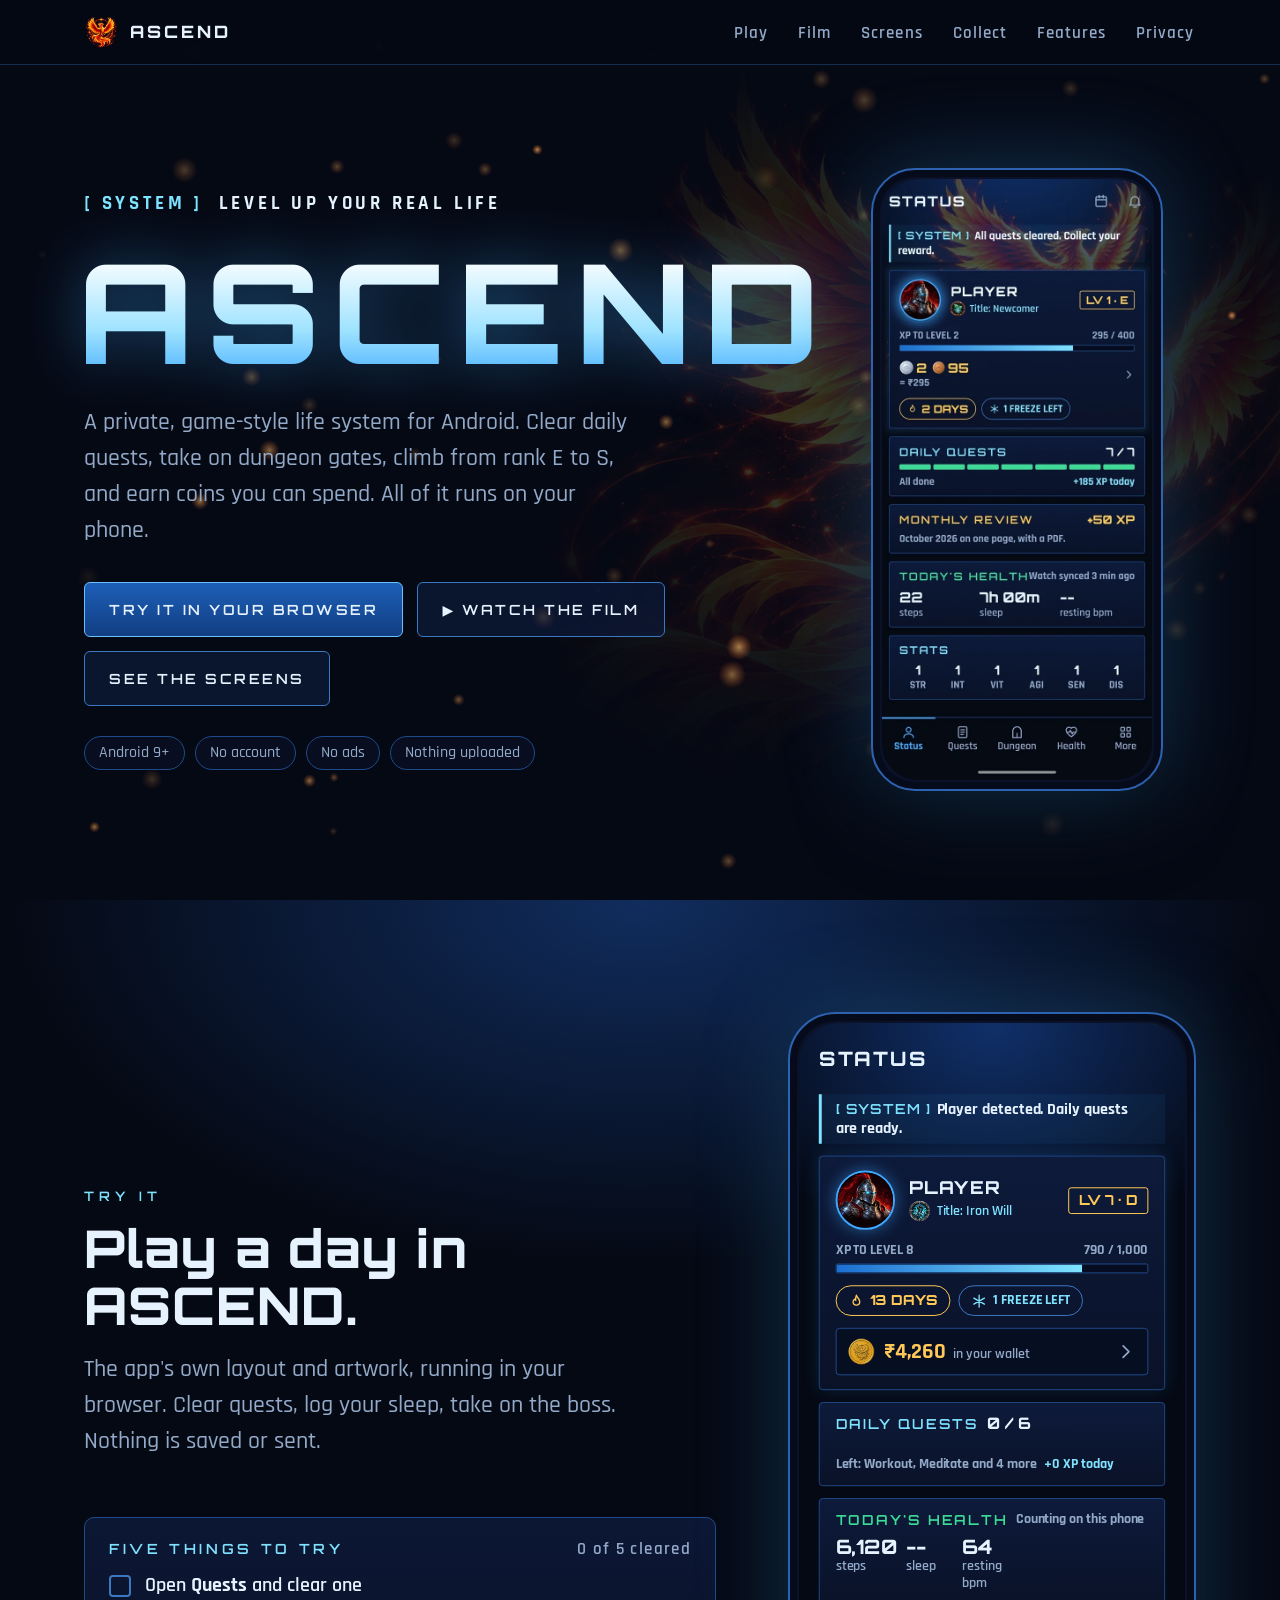
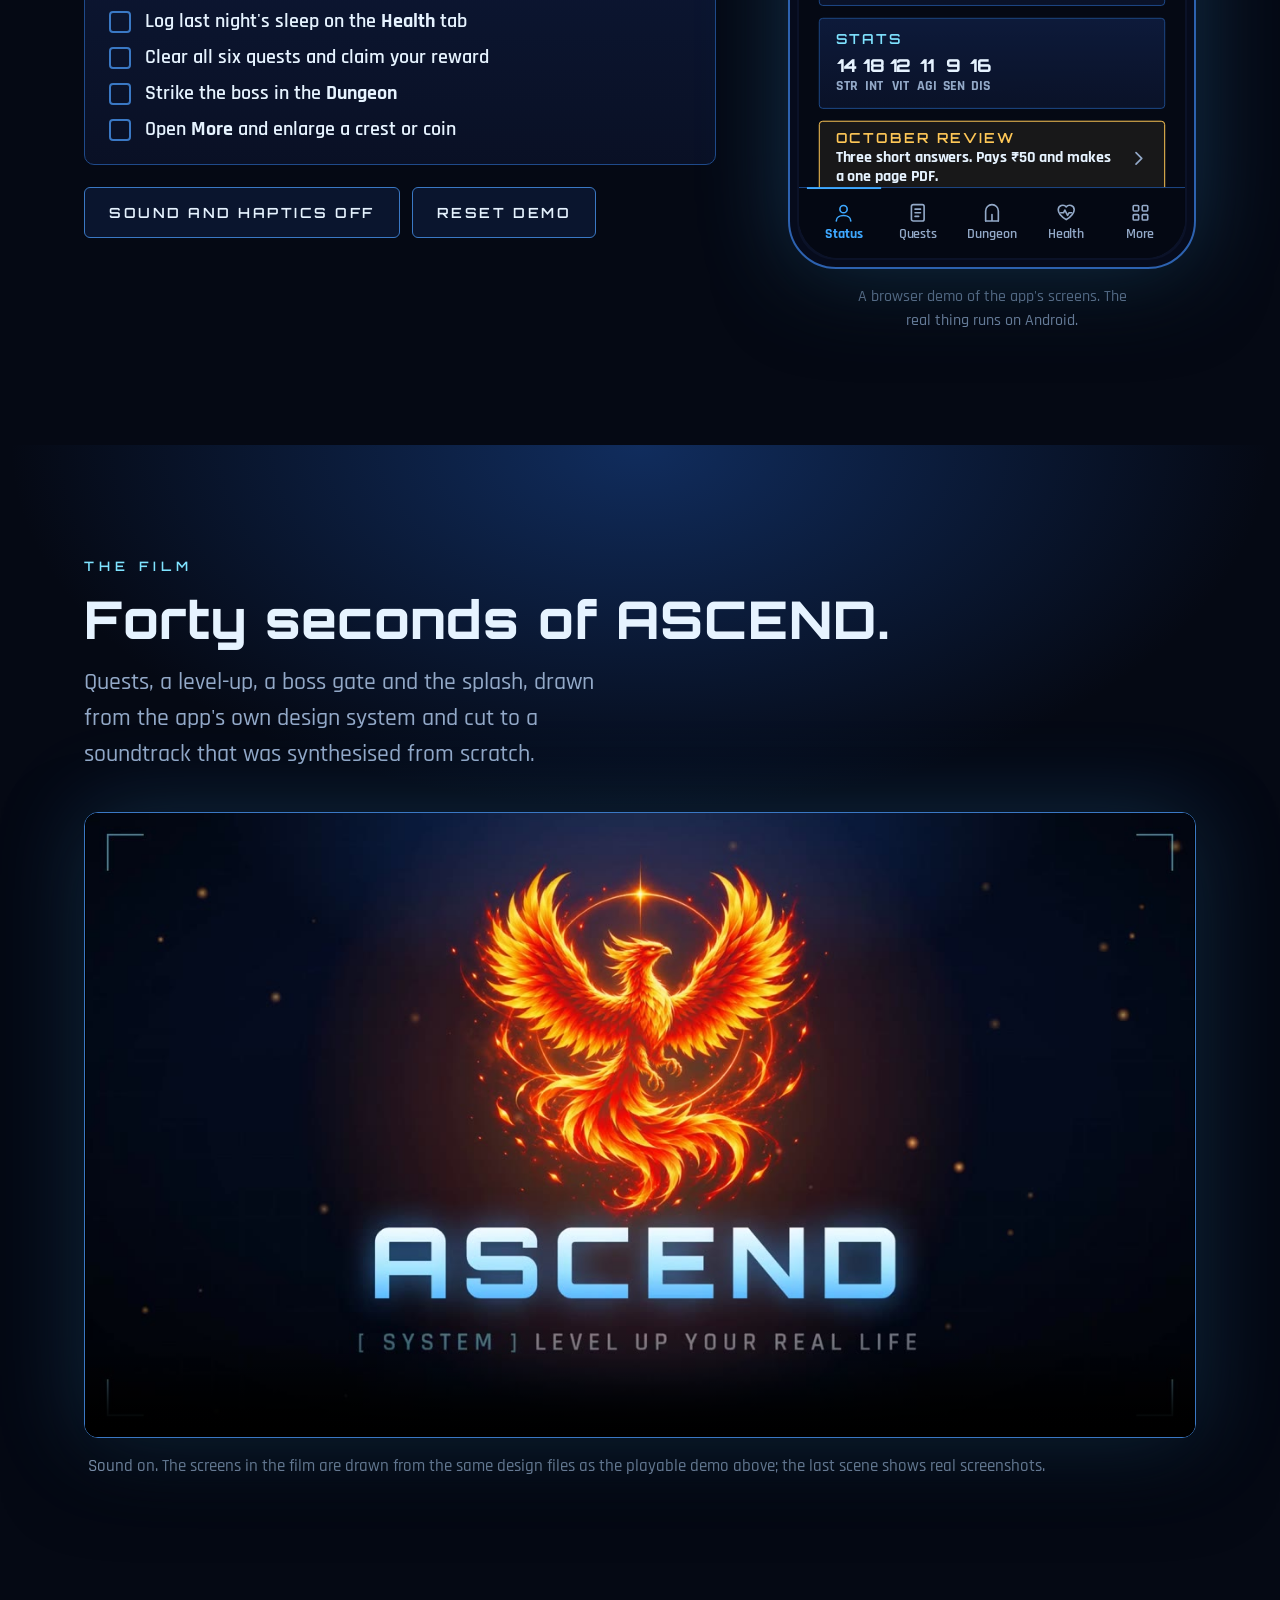
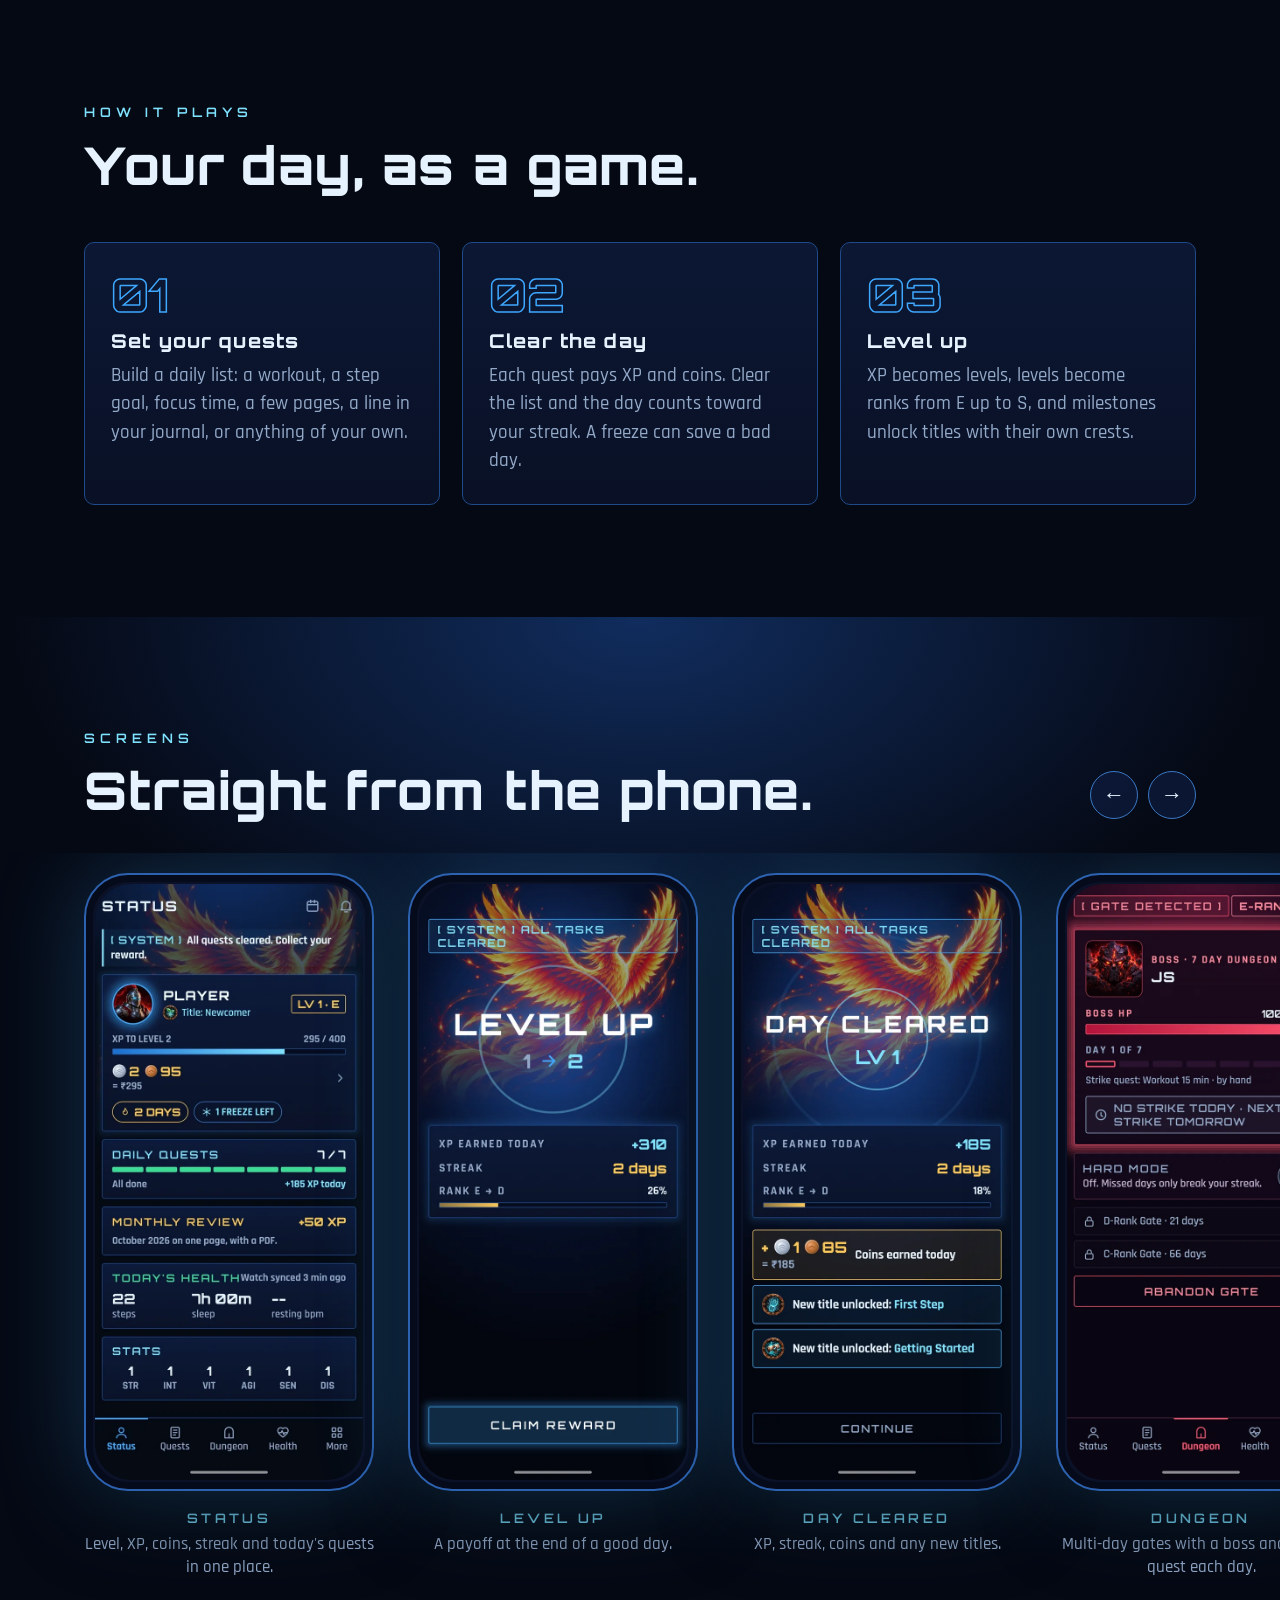
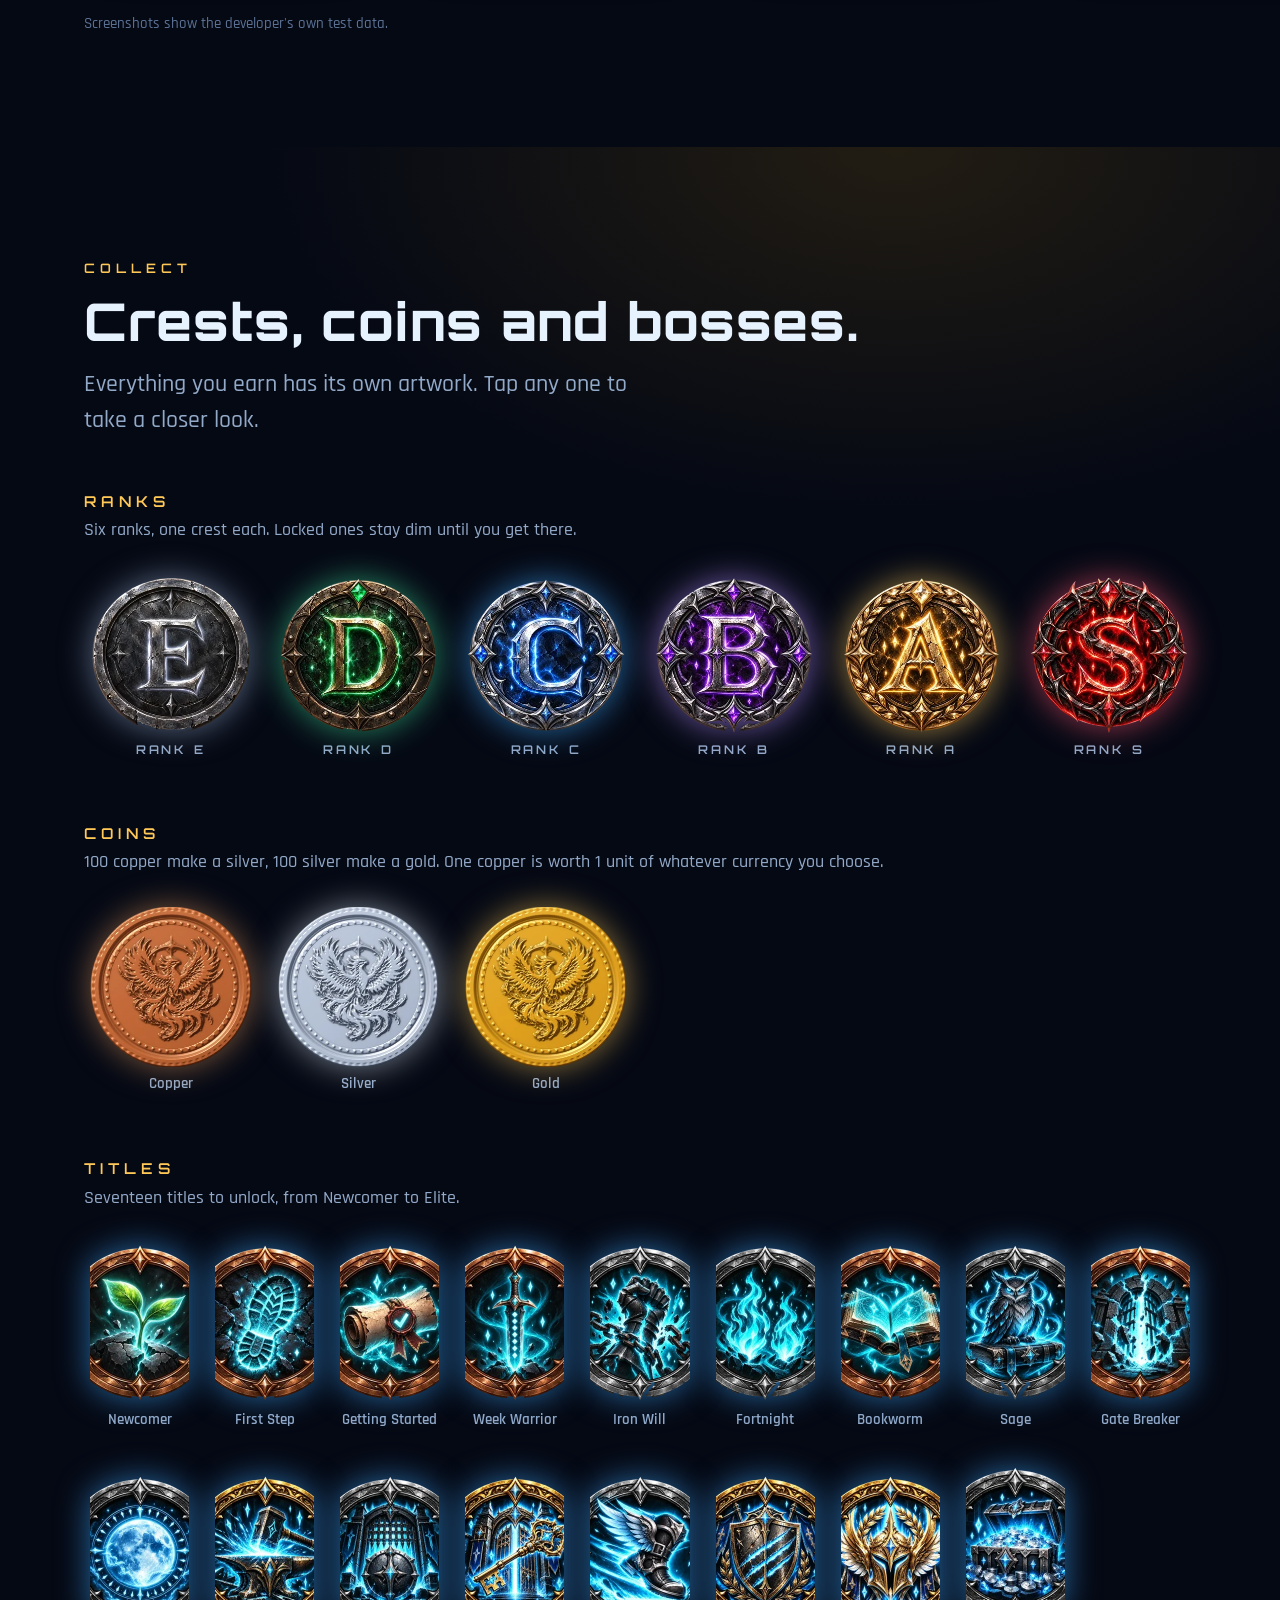
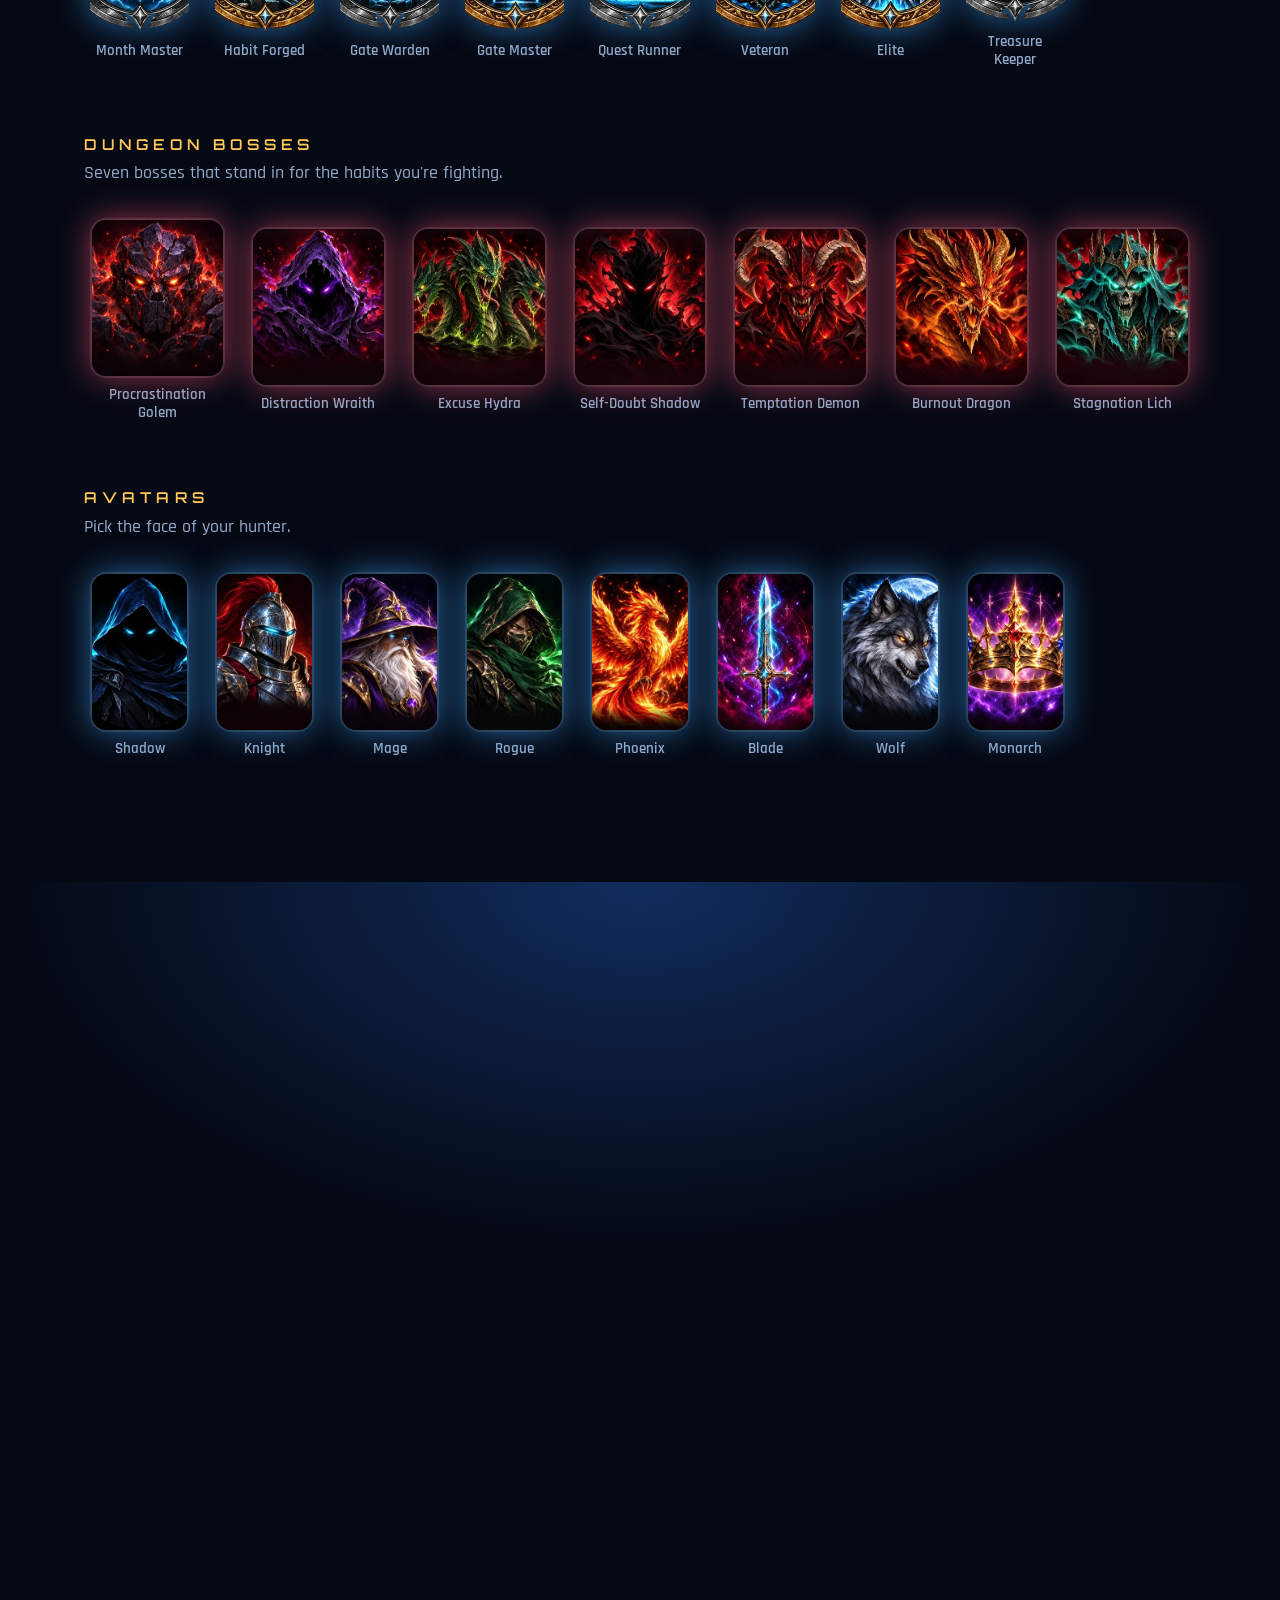
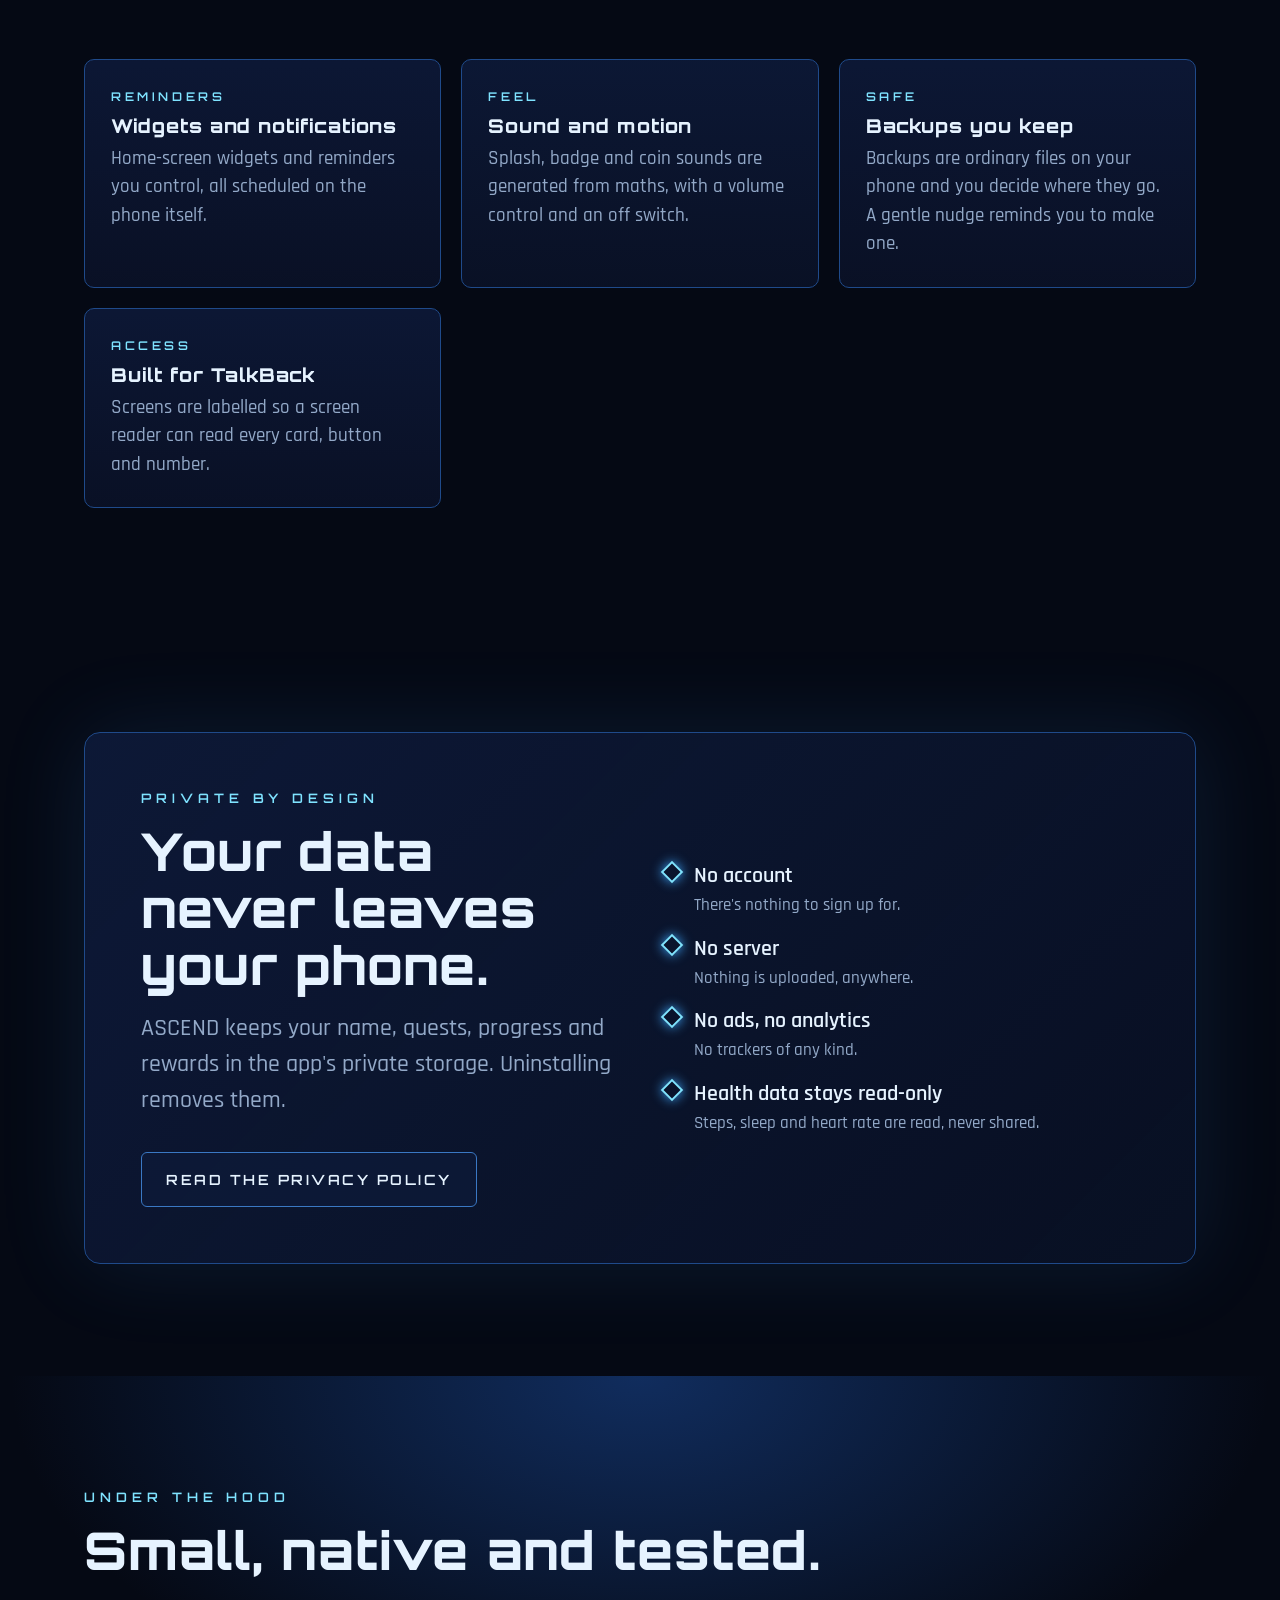
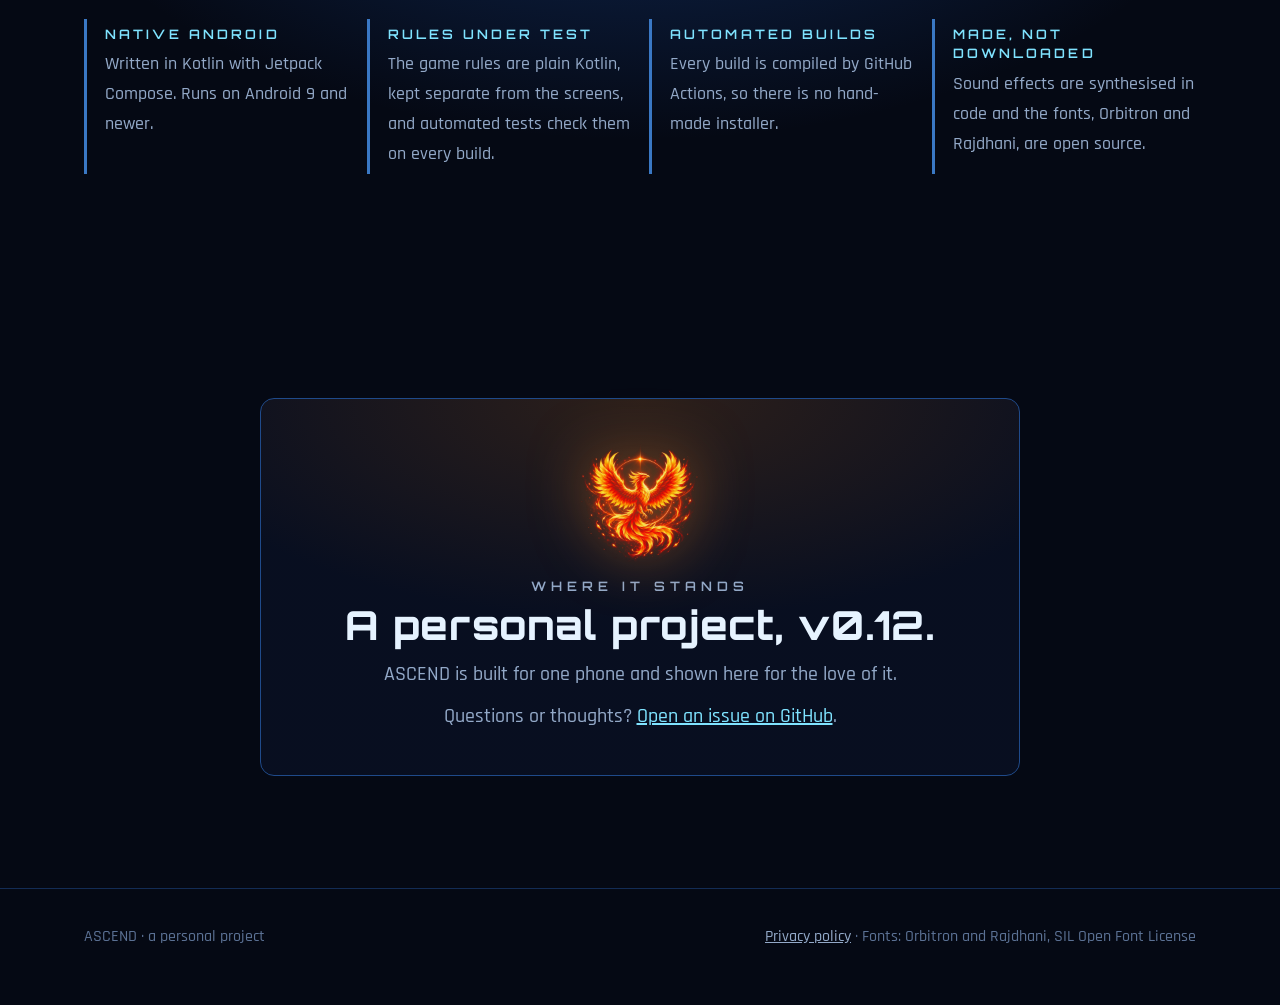
==== index.html @ 704b218d "Showcase: the game rules now have automated tests, so say so The app's CI runs 64 game-rule tests on" ====
<!doctype html>
<html lang="en">
<head>
<meta charset="utf-8">
<meta name="viewport" content="width=device-width,initial-scale=1">
<title>ASCEND — level up your real life</title>
<meta name="description" content="ASCEND is a private, game-style life system for Android: daily quests, dungeon gates, ranks E to S, coins and a monthly review. Everything stays on your phone.">
<meta name="theme-color" content="#050914">
<link rel="canonical" href="https://techknowledgedev.github.io/Ascend-showcase/">
<link rel="icon" href="assets/favicon.png" type="image/png">
<meta property="og:type" content="website">
<meta property="og:title" content="ASCEND — level up your real life">
<meta property="og:description" content="A private, game-style life system for Android. Daily quests, dungeon gates, ranks E to S, coins and a monthly review. Nothing leaves your phone.">
<meta property="og:url" content="https://techknowledgedev.github.io/Ascend-showcase/">
<meta property="og:image" content="https://techknowledgedev.github.io/Ascend-showcase/assets/og.jpg">
<meta property="og:image:width" content="1200"><meta property="og:image:height" content="630">
<meta name="twitter:card" content="summary_large_image">
<meta name="twitter:title" content="ASCEND — level up your real life">
<meta name="twitter:description" content="A private, game-style life system for Android. Nothing leaves your phone.">
<meta name="twitter:image" content="https://techknowledgedev.github.io/Ascend-showcase/assets/og.jpg">
<link rel="stylesheet" href="assets/ui/ascend-ui.css">
<link rel="preload" href="assets/fonts/orbitron-800.woff2" as="font" type="font/woff2" crossorigin>
<link rel="preload" href="assets/fonts/rajdhani-600.woff2" as="font" type="font/woff2" crossorigin>
<style>
@font-face{font-family:Orbitron;font-weight:800;font-display:swap;src:url(assets/fonts/orbitron-800.woff2) format("woff2")}
@font-face{font-family:Orbitron;font-weight:600;font-display:swap;src:url(assets/fonts/orbitron-600.woff2) format("woff2")}
@font-face{font-family:Rajdhani;font-weight:500;font-display:swap;src:url(assets/fonts/rajdhani-500.woff2) format("woff2")}
@font-face{font-family:Rajdhani;font-weight:600;font-display:swap;src:url(assets/fonts/rajdhani-600.woff2) format("woff2")}
@font-face{font-family:Rajdhani;font-weight:700;font-display:swap;src:url(assets/fonts/rajdhani-700.woff2) format("woff2")}
:root{
  --void:#050914;--panel:#0A1228;--panel2:#0D1A3A;--line:#1F4A8A;--line2:#3A78C4;
  --text:#E6F3FF;--muted:#93A9C8;--gold:#FFC857;--red:#FF5470;--cyan:#7FE3FF;--blue:#3EA8FF;--green:#3DDC97;
  --display:Orbitron,"Segoe UI",system-ui,sans-serif;--body:Rajdhani,"Segoe UI",system-ui,sans-serif;
  --wrap:1160px;
}
*{box-sizing:border-box}
html{scroll-behavior:smooth;scroll-padding-top:76px;-webkit-text-size-adjust:100%}
body{margin:0;background:var(--void);color:var(--text);font-family:var(--body);font-weight:500;font-size:20px;line-height:1.5;overflow-x:hidden}
img{max-width:100%;display:block}
a{color:var(--cyan)}
:focus-visible{outline:3px solid var(--gold);outline-offset:3px;border-radius:6px}
.wrap{max-width:var(--wrap);margin:0 auto;padding:0 24px}
.sr{position:absolute;width:1px;height:1px;overflow:hidden;clip:rect(0 0 0 0);white-space:nowrap}
.kicker{font-family:var(--display);font-weight:600;font-size:13px;letter-spacing:.38em;text-transform:uppercase;color:var(--cyan);margin:0 0 14px}
.kicker.gold{color:var(--gold)}.kicker.red{color:#ff9db0}
h1,h2,h3{font-family:var(--display);font-weight:800;margin:0;line-height:1.1;letter-spacing:.02em}
h2{font-size:clamp(28px,4.4vw,52px)}
.lead{color:var(--muted);font-size:clamp(19px,2.1vw,24px);max-width:46ch;margin:16px 0 0}
section{position:relative;padding:112px 0}
.bg-bloom{background:radial-gradient(900px 520px at 50% 0,rgba(26,74,154,.55),rgba(7,16,42,0) 70%)}
.js .reveal{opacity:0;transform:translateY(26px);transition:opacity .7s cubic-bezier(.2,.7,.2,1),transform .7s cubic-bezier(.2,.7,.2,1)}
.js .reveal.in{opacity:1;transform:none}

/* nav */
.nav{position:fixed;inset:0 0 auto 0;z-index:30;backdrop-filter:blur(14px);-webkit-backdrop-filter:blur(14px);background:rgba(5,9,20,.72);border-bottom:1px solid rgba(31,74,138,.55)}
.nav .wrap{display:flex;align-items:center;justify-content:space-between;height:64px}
.brand{display:flex;align-items:center;gap:12px;font-family:var(--display);font-weight:800;letter-spacing:.18em;color:var(--text);text-decoration:none;font-size:17px}
.brand img{width:34px;height:34px}
.nav ul{display:flex;gap:26px;list-style:none;margin:0;padding:0}
.nav ul a{color:var(--muted);text-decoration:none;font-weight:600;letter-spacing:.06em;font-size:17px;padding:6px 2px;border-bottom:2px solid transparent}
.nav ul a:hover{color:var(--text);border-color:var(--line2)}

/* hero */
.hero{padding:150px 0 90px;min-height:100svh;display:flex;align-items:center;overflow:hidden}
.hero .art{position:absolute;right:-8%;top:2%;width:min(900px,95vw);opacity:.34;pointer-events:none;-webkit-mask-image:radial-gradient(closest-side,#000 40%,transparent 100%);mask-image:radial-gradient(closest-side,#000 40%,transparent 100%)}
#embers{position:absolute;inset:0;width:100%;height:100%;pointer-events:none}
.hero .wrap{position:relative;display:grid;grid-template-columns:1.1fr .9fr;gap:40px;align-items:center}
.sys{font-weight:700;letter-spacing:.2em;font-size:clamp(15px,1.6vw,19px);color:var(--text);margin:0 0 18px}
.sys b{color:var(--cyan);font-weight:700}
.hero h1{font-size:clamp(54px,11vw,138px);letter-spacing:.09em;background:linear-gradient(180deg,#fff 12%,#9fe3ff 62%,#3EA8FF);-webkit-background-clip:text;background-clip:text;color:transparent;filter:drop-shadow(0 0 30px rgba(62,168,255,.45));margin-left:-.04em}
.cta{display:flex;flex-wrap:wrap;gap:14px;margin-top:34px}
.btn{display:inline-flex;align-items:center;gap:10px;font-family:var(--display);font-weight:600;font-size:14px;letter-spacing:.18em;text-transform:uppercase;text-decoration:none;color:var(--text);padding:16px 24px;border:1.5px solid var(--line2);background:rgba(13,26,58,.7);border-radius:6px;transition:transform .2s,box-shadow .2s,border-color .2s;min-height:48px}
.btn:hover{transform:translateY(-2px);box-shadow:0 0 30px rgba(62,168,255,.4);border-color:var(--cyan)}
.btn.primary{background:linear-gradient(180deg,#1d5fb8,#123e82);border-color:#6bc0ff}
.pills{display:flex;flex-wrap:wrap;gap:10px;margin:30px 0 0;padding:0;list-style:none}
.pills li{border:1px solid var(--line);border-radius:999px;padding:4px 14px;font-size:16px;color:var(--muted);background:rgba(10,18,40,.6)}
.stage{position:relative;display:grid;place-items:center;perspective:1400px}
.stage::before{content:"";position:absolute;width:90%;aspect-ratio:1;border-radius:50%;background:radial-gradient(circle,rgba(62,168,255,.35),rgba(62,168,255,0) 68%)}

/* phone frame */
.phone{position:relative;width:min(100%,330px);aspect-ratio:640/1364;border-radius:44px;background:#0b1228;border:2px solid #2d62b0;padding:9px;box-shadow:0 0 90px rgba(62,168,255,.28),0 30px 70px rgba(0,0,0,.6),inset 0 0 0 7px #060b1c;transform-style:preserve-3d;will-change:transform}
.phone .scr{position:absolute;inset:9px;border-radius:36px;overflow:hidden;background:var(--void)}
.phone img{width:100%;height:100%;object-fit:cover}
.hero .phone{animation:float 7s ease-in-out infinite}
@keyframes float{50%{translate:0 -12px}}


/* play */
.playgrid{display:grid;grid-template-columns:minmax(0,1fr) minmax(0,408px);grid-template-areas:"top dev" "bot dev";grid-template-rows:1fr 1fr;column-gap:72px;row-gap:28px;align-items:center}
.ptop{grid-area:top;align-self:end}.pbot{grid-area:bot;align-self:start}.devcol{grid-area:dev;display:grid;justify-items:center;gap:16px}
.dev{position:relative;width:100%;border-radius:48px;background:#0b1228;border:2px solid #2d62b0;padding:9px;box-shadow:0 0 90px rgba(62,168,255,.28),0 30px 70px rgba(0,0,0,.6),inset 0 0 0 7px #060b1c}
.devscreen{position:relative;width:100%;aspect-ratio:390/844;border-radius:40px;overflow:hidden;background:var(--void);--s:.9}
.devscreen>.ax{position:absolute;left:0;top:0;transform:scale(var(--s));transform-origin:0 0}
.devfallback{position:absolute;inset:0;width:100%;height:100%;object-fit:cover}
.devnote{margin:0;color:#7a90b0;font-size:16px;text-align:center;max-width:36ch}
.goals{margin:30px 0 0;padding:22px 24px;border:1px solid var(--line);border-radius:10px;background:linear-gradient(180deg,rgba(13,26,58,.85),rgba(10,18,40,.85))}
.goals h3{display:flex;justify-content:space-between;gap:12px;flex-wrap:wrap;align-items:baseline;font-size:14px;letter-spacing:.26em;color:var(--cyan);text-transform:uppercase;font-weight:600;margin:0 0 14px}
.goals h3 span{letter-spacing:.08em;color:var(--muted);text-transform:none;font-family:var(--body);font-size:17px;font-weight:600}
.goals ol{list-style:none;margin:0;padding:0;display:grid;gap:10px}
.goals li{display:flex;gap:14px;align-items:flex-start;font-size:20px;font-weight:600;line-height:1.3;color:var(--text);transition:color .3s}
.gmark{flex:none;width:22px;height:22px;margin-top:3px;border:2px solid var(--line2);border-radius:4px;display:grid;place-items:center;transition:background .25s,border-color .25s,box-shadow .25s}
.gmark[data-ok]{background:var(--green);border-color:var(--green);box-shadow:0 0 16px rgba(61,220,151,.55)}
.gmark[data-ok]::after{content:"";width:11px;height:6px;border-left:3px solid #050914;border-bottom:3px solid #050914;transform:rotate(-45deg) translate(1px,-1px)}
.goals li.done{color:var(--muted)}
.ctrls{display:flex;flex-wrap:wrap;gap:12px;margin-top:22px}
.ctrls .btn{cursor:pointer;font-family:var(--display)}
.ctrls .btn[aria-pressed=true]{border-color:var(--gold);box-shadow:0 0 26px rgba(255,200,87,.3)}

/* film */
.film .frame{position:relative;border:1.5px solid var(--line2);border-radius:14px;overflow:hidden;box-shadow:0 0 90px rgba(62,168,255,.22),0 30px 80px rgba(0,0,0,.6);background:#000;aspect-ratio:16/9}
.film video{width:100%;height:100%;display:block;background:#000}
.film .note{color:var(--muted);font-size:17px;margin:16px 4px 0}

/* how */
.steps{display:grid;grid-template-columns:repeat(3,1fr);gap:22px;margin-top:48px}
.card{position:relative;background:linear-gradient(180deg,rgba(13,26,58,.85),rgba(10,18,40,.85));border:1px solid var(--line);border-radius:10px;padding:28px 26px;transition:transform .25s,border-color .25s,box-shadow .25s}
.card:hover{transform:translateY(-4px);border-color:var(--line2);box-shadow:0 0 40px rgba(62,168,255,.16)}
.card .n{font-family:var(--display);font-weight:800;font-size:46px;line-height:1;color:transparent;-webkit-text-stroke:1.5px var(--blue);margin-bottom:14px}
.card h3{font-size:19px;letter-spacing:.06em;margin-bottom:10px}
.card p{margin:0;color:var(--muted);font-size:19px}

/* screens */
.rail{--pad:max(24px,calc(50vw - 556px));display:flex;gap:34px;overflow-x:auto;scroll-snap-type:x mandatory;scroll-padding-inline:var(--pad);padding:20px var(--pad) 34px;margin:34px calc(50% - 50vw) 0;scrollbar-width:thin;scrollbar-color:var(--line2) transparent}
.rail figure{margin:0;flex:0 0 auto;width:min(66vw,290px);scroll-snap-align:center}
.rail .phone{width:100%}
.rail figcaption{margin-top:18px;text-align:center}
.rail figcaption b{display:block;font-family:var(--display);font-weight:600;font-size:13px;letter-spacing:.26em;color:var(--cyan);text-transform:uppercase;margin-bottom:4px}
.rail figcaption span{color:var(--muted);font-size:17px;line-height:1.35;display:block}
.railbtns{display:flex;gap:10px}
.rbtn{width:48px;height:48px;border-radius:50%;border:1.5px solid var(--line2);background:rgba(13,26,58,.8);color:var(--text);font-size:22px;cursor:pointer;display:grid;place-items:center}
.rbtn:hover{border-color:var(--cyan);box-shadow:0 0 22px rgba(62,168,255,.4)}
.head{display:flex;justify-content:space-between;align-items:flex-end;gap:24px;flex-wrap:wrap}
.privnote{color:#5B7194;font-size:15px;margin:0}

/* collect */
.collect{background:radial-gradient(900px 520px at 70% 0,rgba(110,80,16,.28),rgba(5,9,20,0) 70%)}
.group{margin-top:56px}
.group h3{font-size:15px;letter-spacing:.34em;color:var(--gold);text-transform:uppercase;font-family:var(--display);font-weight:600;margin:0 0 6px}
.group p{color:var(--muted);margin:0 0 22px;font-size:18px}
.tiles{display:grid;gap:14px;grid-template-columns:repeat(auto-fill,minmax(var(--w,120px),1fr))}
.tile{all:unset;box-sizing:border-box;cursor:zoom-in;display:block;text-align:center;border-radius:12px;padding:10px 6px 12px;transition:transform .25s,background .25s}
.tile:hover,.tile:focus-visible{transform:translateY(-5px) scale(1.04);background:rgba(13,26,58,.7)}
.tile:focus-visible{outline:3px solid var(--gold)}
.tile img{width:100%;aspect-ratio:1;object-fit:cover;filter:drop-shadow(0 0 16px var(--g,rgba(62,168,255,.35)))}
.tile.sq img{border-radius:16px;border:2px solid rgba(255,255,255,.1)}
.tile span{display:block;margin-top:8px;font-size:15px;color:var(--muted);line-height:1.2;font-weight:600}
.ranks{--w:150px}.coins{--w:170px}.titles{--w:104px}.bosses{--w:132px}.avs{--w:108px}
.ranks .tile span{font-family:var(--display);font-size:12px;letter-spacing:.24em}

/* lightbox */
.lb{position:fixed;inset:0;z-index:60;display:none;place-items:center;background:rgba(3,6,15,.88);backdrop-filter:blur(8px);-webkit-backdrop-filter:blur(8px);padding:20px}
.lb.open{display:grid;animation:fade .25s ease}
@keyframes fade{from{opacity:0}}
.lb .card2{position:relative;display:grid;justify-items:center;gap:6px;text-align:center;max-width:min(92vw,560px)}
.lb .halo{position:absolute;top:0;left:50%;width:min(86vw,520px);aspect-ratio:1;translate:-50% 0;border-radius:50%;background:radial-gradient(circle,var(--g,rgba(62,168,255,.55)),transparent 66%);filter:blur(28px);opacity:.75}
.lb .stagebox{position:relative;perspective:900px;width:min(78vw,440px);aspect-ratio:1}
.lb img{width:100%;height:100%;object-fit:cover;transition:transform .12s ease-out;filter:drop-shadow(0 20px 40px rgba(0,0,0,.6));animation:pop .45s cubic-bezier(.2,1.3,.4,1)}
.lb img.sq{border-radius:28px}
@keyframes pop{from{transform:scale(.7);opacity:0}}
.lb h3{position:relative;font-size:clamp(22px,4vw,32px);letter-spacing:.1em;margin-top:16px}
.lb p{position:relative;margin:0;color:var(--muted);font-size:21px;max-width:34ch}
.lb .x{position:absolute;top:18px;right:18px;width:52px;height:52px;border-radius:50%;border:1.5px solid var(--line2);background:rgba(13,26,58,.9);color:var(--text);font-size:26px;cursor:pointer}
.lb .arr{position:absolute;top:50%;translate:0 -50%;width:52px;height:52px;border-radius:50%;border:1.5px solid var(--line2);background:rgba(13,26,58,.9);color:var(--text);font-size:24px;cursor:pointer}
.lb .prev{left:14px}.lb .next{right:14px}

/* features */
.grid{display:grid;grid-template-columns:repeat(auto-fit,minmax(300px,1fr));gap:20px;margin-top:48px}
.grid .card .tag{font-family:var(--display);font-weight:600;font-size:12px;letter-spacing:.3em;color:var(--cyan);text-transform:uppercase;margin-bottom:10px}
.grid .card h3{font-size:19px;margin-bottom:8px;letter-spacing:.05em}

/* privacy */
.privacy .panel{display:grid;grid-template-columns:1fr 1fr;gap:48px;align-items:center;border:1px solid var(--line);border-radius:16px;padding:56px;background:linear-gradient(135deg,rgba(13,26,58,.9),rgba(10,18,40,.7));box-shadow:0 0 90px rgba(62,168,255,.12)}
.privacy ul{list-style:none;margin:0;padding:0;display:grid;gap:14px}
.privacy li{display:flex;gap:14px;align-items:baseline;font-weight:600;font-size:22px}
.privacy li::before{content:"";flex:none;width:12px;height:12px;border:2.5px solid var(--cyan);transform:rotate(45deg);translate:0 -2px;box-shadow:0 0 12px var(--blue)}
.privacy li small{display:block;font-weight:500;color:var(--muted);font-size:17px}

/* tech + status */
.facts{display:grid;grid-template-columns:repeat(auto-fit,minmax(240px,1fr));gap:18px;margin-top:40px}
.fact{border-left:3px solid var(--line2);padding:6px 0 6px 18px}
.fact b{display:block;font-family:var(--display);font-weight:600;font-size:13px;letter-spacing:.24em;color:var(--cyan);text-transform:uppercase;margin-bottom:4px}
.fact span{color:var(--muted);font-size:18px}
.status{text-align:center}
.status .box{max-width:760px;margin:0 auto;border:1px solid var(--line);border-radius:14px;padding:44px 30px;background:radial-gradient(500px 220px at 50% 0,rgba(255,150,60,.16),rgba(10,18,40,.6))}
.status img{width:120px;margin:0 auto 14px;filter:drop-shadow(0 0 30px rgba(255,140,40,.6))}
.status p{color:var(--muted);margin:12px auto 0;max-width:52ch}
footer{border-top:1px solid rgba(31,74,138,.55);padding:36px 0 56px;color:#5B7194;font-size:16px}
footer .wrap{display:flex;gap:18px 30px;flex-wrap:wrap;justify-content:space-between}
footer a{color:var(--muted)}

@media (max-width:900px){
  .playgrid{grid-template-columns:minmax(0,1fr);grid-template-areas:"top" "dev" "bot";grid-template-rows:auto;row-gap:34px;justify-items:stretch}
  .dev{max-width:408px;margin:0 auto}
  .ptop,.pbot{align-self:auto}
  section{padding:84px 0}
  .hero{padding:110px 0 70px}
  .hero .wrap{grid-template-columns:1fr;gap:54px;text-align:left}
  .steps{grid-template-columns:1fr}
  .privacy .panel{grid-template-columns:1fr;padding:34px 24px;gap:30px}
  .nav ul{gap:16px}.nav ul li.opt{display:none}
}
@media (max-width:520px){
  body{font-size:19px}
  .dev{padding:5px;border-radius:38px;box-shadow:0 0 60px rgba(62,168,255,.25),inset 0 0 0 5px #060b1c}
  .devscreen{border-radius:32px}
  .goals{padding:18px 18px}.goals li{font-size:19px}
  .wrap{padding:0 18px}
  .rail{--pad:18px}
  .nav ul li:not(.keep){display:none}
  .nav ul{gap:14px}.nav ul a{font-size:16px;letter-spacing:.03em}.brand{font-size:15px;letter-spacing:.14em}.brand img{width:30px;height:30px}
  .nav ul li.priv{display:none}
  .btn{padding:14px 18px;letter-spacing:.12em}
  .lb .arr{width:44px;height:44px}
}
@media (prefers-reduced-motion:reduce){
  html{scroll-behavior:auto}
  .hero .phone{animation:none}
  .js .reveal{opacity:1;transform:none;transition:none}
  .lb.open,.lb img{animation:none}
}
</style>
<script>document.documentElement.classList.add('js')</script>
</head>
<body>

<header class="nav">
  <div class="wrap">
    <a class="brand" href="#top" aria-label="ASCEND, back to top"><img src="assets/favicon.png" alt="" width="34" height="34"><span>ASCEND</span></a>
    <nav aria-label="Sections"><ul>
      <li class="keep"><a href="#play">Play</a></li>
      <li class="keep"><a href="#film">Film</a></li>
      <li class="keep"><a href="#screens">Screens</a></li>
      <li class="opt"><a href="#collect">Collect</a></li>
      <li class="opt"><a href="#features">Features</a></li>
      <li class="keep priv"><a href="#privacy">Privacy</a></li>
    </ul></nav>
  </div>
</header>

<main id="top">

<!-- HERO -->
<section class="hero">
  <img class="art" src="assets/art/phoenix_rise.webp" alt="" width="900" height="900" fetchpriority="high">
  <canvas id="embers" aria-hidden="true"></canvas>
  <div class="wrap">
    <div>
      <p class="sys"><b>[ SYSTEM ]</b>&nbsp; LEVEL UP YOUR REAL LIFE</p>
      <h1>ASCEND</h1>
      <p class="lead">A private, game-style life system for Android. Clear daily quests, take on dungeon gates, climb from rank E to S, and earn coins you can spend. All of it runs on your phone.</p>
      <div class="cta">
        <a class="btn primary" href="#play">Try it in your browser</a>
        <a class="btn" href="#film">▶ Watch the film</a>
        <a class="btn" href="#screens">See the screens</a>
      </div>
      <ul class="pills" aria-label="Highlights">
        <li>Android 9+</li><li>No account</li><li>No ads</li><li>Nothing uploaded</li>
      </ul>
    </div>
    <div class="stage">
      <div class="phone" id="heroPhone"><div class="scr"><img src="assets/shots/status.webp" alt="The ASCEND Status screen: level, XP bar, coins, a seven-day streak and the daily quests all cleared." width="640" height="1364"></div></div>
    </div>
  </div>
</section>

<!-- PLAY -->
<section class="play bg-bloom" id="play">
  <div class="wrap playgrid">
    <div class="ptop">
      <p class="kicker reveal">Try it</p>
      <h2 class="reveal">Play a day in ASCEND.</h2>
      <p class="lead reveal">The app's own layout and artwork, running in your browser. Clear quests, log your sleep, take on the boss. Nothing is saved or sent.</p>
    </div>
    <div class="devcol">
      <div class="dev">
        <div class="devscreen" id="axfit">
          <img class="devfallback" src="assets/shots/status.webp" alt="" width="640" height="1364" loading="lazy">
          <div class="ax" id="axhost" role="group" aria-label="Playable ASCEND demo phone"></div>
        </div>
      </div>
      <p class="devnote">A browser demo of the app's screens. The real thing runs on Android.</p>
    </div>
    <div class="pbot">
      <div class="goals reveal" role="group" aria-labelledby="goalhead">
        <h3 id="goalhead">Five things to try <span id="goalcount">0 of 5 cleared</span></h3>
        <ol>
          <li data-goal="tick"><span class="gmark" aria-hidden="true"></span><span>Open <b>Quests</b> and clear one</span></li>
          <li data-goal="sync"><span class="gmark" aria-hidden="true"></span><span>Log last night's sleep on the <b>Health</b> tab</span></li>
          <li data-goal="clear"><span class="gmark" aria-hidden="true"></span><span>Clear all six quests and claim your reward</span></li>
          <li data-goal="strike"><span class="gmark" aria-hidden="true"></span><span>Strike the boss in the <b>Dungeon</b></span></li>
          <li data-goal="crest"><span class="gmark" aria-hidden="true"></span><span>Open <b>More</b> and enlarge a crest or coin</span></li>
        </ol>
      </div>
      <div class="ctrls">
        <button class="btn" id="axsound" type="button" aria-pressed="false"><span>Sound and haptics off</span></button>
        <button class="btn" id="axreset" type="button">Reset demo</button>
      </div>
      <noscript><p class="note">The playable demo needs JavaScript. The screens section below shows the same app in screenshots.</p></noscript>
    </div>
  </div>
  <div id="axlive" class="sr" role="status" aria-live="polite"></div>
</section>

<!-- FILM -->
<section class="film bg-bloom" id="film">
  <div class="wrap">
    <p class="kicker reveal">The film</p>
    <h2 class="reveal">Forty seconds of ASCEND.</h2>
    <p class="lead reveal">Quests, a level-up, a boss gate and the splash, drawn from the app's own design system and cut to a soundtrack that was synthesised from scratch.</p>
    <div class="frame reveal" style="margin-top:40px">
      <video controls playsinline preload="metadata" poster="assets/video/poster.jpg" aria-label="ASCEND showcase film, 40 seconds">
        <source src="assets/video/ascend-showcase.mp4" type="video/mp4">
        Your browser can't play this video. <a href="assets/video/ascend-showcase.mp4">Download the film</a>.
      </video>
    </div>
    <p class="note">Sound on. The screens in the film are drawn from the same design files as the playable demo above; the last scene shows real screenshots.</p>
  </div>
</section>

<!-- HOW IT PLAYS -->
<section id="how">
  <div class="wrap">
    <p class="kicker reveal">How it plays</p>
    <h2 class="reveal">Your day, as a game.</h2>
    <div class="steps">
      <article class="card reveal"><div class="n">01</div><h3>Set your quests</h3><p>Build a daily list: a workout, a step goal, focus time, a few pages, a line in your journal, or anything of your own.</p></article>
      <article class="card reveal"><div class="n">02</div><h3>Clear the day</h3><p>Each quest pays XP and coins. Clear the list and the day counts toward your streak. A freeze can save a bad day.</p></article>
      <article class="card reveal"><div class="n">03</div><h3>Level up</h3><p>XP becomes levels, levels become ranks from E up to S, and milestones unlock titles with their own crests.</p></article>
    </div>
  </div>
</section>

<!-- SCREENS -->
<section id="screens" class="bg-bloom">
  <div class="wrap">
    <div class="head">
      <div>
        <p class="kicker reveal">Screens</p>
        <h2 class="reveal">Straight from the phone.</h2>
      </div>
      <div class="railbtns" aria-label="Scroll the screens">
        <button class="rbtn" id="rprev" aria-label="Previous screens">←</button>
        <button class="rbtn" id="rnext" aria-label="Next screens">→</button>
      </div>
    </div>
    <div class="rail" id="rail" tabindex="0" role="group" aria-label="App screenshots, scroll sideways">
      <figure><div class="phone"><div class="scr"><img loading="lazy" src="assets/shots/status.webp" alt="Status screen with level, XP, coins and daily quests" width="640" height="1364"></div></div><figcaption><b>Status</b><span>Level, XP, coins, streak and today's quests in one place.</span></figcaption></figure>
      <figure><div class="phone"><div class="scr"><img loading="lazy" src="assets/shots/levelup.webp" alt="Level up screen showing level 1 to 2" width="640" height="1364"></div></div><figcaption><b>Level up</b><span>A payoff at the end of a good day.</span></figcaption></figure>
      <figure><div class="phone"><div class="scr"><img loading="lazy" src="assets/shots/dayclear.webp" alt="Day cleared screen with XP, streak, coins earned and new titles" width="640" height="1364"></div></div><figcaption><b>Day cleared</b><span>XP, streak, coins and any new titles.</span></figcaption></figure>
      <figure><div class="phone"><div class="scr"><img loading="lazy" src="assets/shots/dungeon.webp" alt="Dungeon screen with a seven day gate, boss health and locked higher rank gates" width="640" height="1364"></div></div><figcaption><b>Dungeon</b><span>Multi-day gates with a boss and a strike quest each day.</span></figcaption></figure>
      <figure><div class="phone"><div class="scr"><img loading="lazy" src="assets/shots/stats.webp" alt="Stats screen with a six-point radar chart and stat points to spend" width="640" height="1364"></div></div><figcaption><b>Stats</b><span>Six stats that grow as you do. Spend points to shape them.</span></figcaption></figure>
      <figure><div class="phone"><div class="scr"><img loading="lazy" src="assets/shots/month.webp" alt="Monthly review with a calendar of cleared days and the month in numbers" width="640" height="1364"></div></div><figcaption><b>Monthly review</b><span>The month on one page, with a PDF to keep.</span></figcaption></figure>
      <figure><div class="phone"><div class="scr"><img loading="lazy" src="assets/shots/totals.webp" alt="Totals screen with level, rank, streak and lifetime numbers" width="640" height="1364"></div></div><figcaption><b>Your totals</b><span>Steps, distance, focus time and pages, added up on the phone.</span></figcaption></figure>
      <figure><div class="phone"><div class="scr"><img loading="lazy" src="assets/shots/more.webp" alt="More hub with a profile card, ready now, train and progress tiles" width="640" height="1364"></div></div><figcaption><b>More hub</b><span>What's ready now, plus training, progress and rewards.</span></figcaption></figure>
      <figure><div class="phone"><div class="scr"><img loading="lazy" src="assets/shots/more2.webp" alt="More hub lower half with titles, wallet and system settings" width="640" height="1364"></div></div><figcaption><b>Titles and wallet</b><span>Your crests, your coins and every setting in one list.</span></figcaption></figure>
      <figure><div class="phone"><div class="scr"><img loading="lazy" src="assets/shots/alerts.webp" alt="Notifications list showing a title unlocked and a reminder" width="640" height="1364"></div></div><figcaption><b>Alerts</b><span>A log of what ASCEND sent you and nothing else.</span></figcaption></figure>
    </div>
    <p class="privnote">Screenshots show the developer's own test data.</p>
  </div>
</section>

<!-- COLLECT -->
<section id="collect" class="collect">
  <div class="wrap">
    <p class="kicker gold reveal">Collect</p>
    <h2 class="reveal">Crests, coins and bosses.</h2>
    <p class="lead reveal">Everything you earn has its own artwork. Tap any one to take a closer look.</p>

    <div class="group reveal"><h3>Ranks</h3><p>Six ranks, one crest each. Locked ones stay dim until you get there.</p>
      <div class="tiles ranks" id="g-ranks"></div></div>
    <div class="group reveal"><h3>Coins</h3><p>100 copper make a silver, 100 silver make a gold. One copper is worth 1 unit of whatever currency you choose.</p>
      <div class="tiles coins" id="g-coins"></div></div>
    <div class="group reveal"><h3>Titles</h3><p>Seventeen titles to unlock, from Newcomer to Elite.</p>
      <div class="tiles titles" id="g-titles"></div></div>
    <div class="group reveal"><h3>Dungeon bosses</h3><p>Seven bosses that stand in for the habits you're fighting.</p>
      <div class="tiles bosses" id="g-bosses"></div></div>
    <div class="group reveal"><h3>Avatars</h3><p>Pick the face of your hunter.</p>
      <div class="tiles avs" id="g-avs"></div></div>
  </div>
</section>

<!-- FEATURES -->
<section id="features" class="bg-bloom">
  <div class="wrap">
    <p class="kicker reveal">What's inside</p>
    <h2 class="reveal">More than a checklist.</h2>
    <div class="grid">
      <article class="card reveal"><div class="tag">Quests</div><h3>Daily quests</h3><p>Set the list once. Quests pay XP and coins, grow a linked stat and keep your streak alive.</p></article>
      <article class="card reveal"><div class="tag">Dungeon</div><h3>Gates and bosses</h3><p>Seven-day gates with a boss and a strike quest each day. Harder gates open as you level.</p></article>
      <article class="card reveal"><div class="tag">Rewards</div><h3>Coins and a reward shop</h3><p>Copper, silver and gold. Stock the shop with your own rewards and spend what you've earned.</p></article>
      <article class="card reveal"><div class="tag">Health</div><h3>Health, kept simple</h3><p>Optional Health Connect brings in steps, sleep, heart rate and workouts from Fit or your watch. No watch tonight? The phone counts steps and you can type the rest in. Nothing leaves the phone.</p></article>
      <article class="card reveal"><div class="tag">Insight</div><h3>Insights and monthly review</h3><p>Patterns show up after two weeks of history. Each month gets a one-page review with a PDF.</p></article>
      <article class="card reveal"><div class="tag">Train</div><h3>Focus, books and journal</h3><p>A focus timer, a book log and a one-line nightly journal, each feeding your totals.</p></article>
      <article class="card reveal"><div class="tag">Reminders</div><h3>Widgets and notifications</h3><p>Home-screen widgets and reminders you control, all scheduled on the phone itself.</p></article>
      <article class="card reveal"><div class="tag">Feel</div><h3>Sound and motion</h3><p>Splash, badge and coin sounds are generated from maths, with a volume control and an off switch.</p></article>
      <article class="card reveal"><div class="tag">Safe</div><h3>Backups you keep</h3><p>Backups are ordinary files on your phone and you decide where they go. A gentle nudge reminds you to make one.</p></article>
      <article class="card reveal"><div class="tag">Access</div><h3>Built for TalkBack</h3><p>Screens are labelled so a screen reader can read every card, button and number.</p></article>
    </div>
  </div>
</section>

<!-- PRIVACY -->
<section id="privacy" class="privacy">
  <div class="wrap">
    <div class="panel reveal">
      <div>
        <p class="kicker">Private by design</p>
        <h2>Your data never leaves your phone.</h2>
        <p class="lead">ASCEND keeps your name, quests, progress and rewards in the app's private storage. Uninstalling removes them.</p>
        <div class="cta"><a class="btn" href="privacy.html">Read the privacy policy</a></div>
      </div>
      <ul>
        <li><span>No account<small>There's nothing to sign up for.</small></span></li>
        <li><span>No server<small>Nothing is uploaded, anywhere.</small></span></li>
        <li><span>No ads, no analytics<small>No trackers of any kind.</small></span></li>
        <li><span>Health data stays read-only<small>Steps, sleep and heart rate are read, never shared.</small></span></li>
      </ul>
    </div>
  </div>
</section>

<!-- UNDER THE HOOD -->
<section id="tech" class="bg-bloom">
  <div class="wrap">
    <p class="kicker reveal">Under the hood</p>
    <h2 class="reveal">Small, native and tested.</h2>
    <div class="facts">
      <div class="fact reveal"><b>Native Android</b><span>Written in Kotlin with Jetpack Compose. Runs on Android 9 and newer.</span></div>
      <div class="fact reveal"><b>Rules under test</b><span>The game rules are plain Kotlin, kept separate from the screens, and automated tests check them on every build.</span></div>
      <div class="fact reveal"><b>Automated builds</b><span>Every build is compiled by GitHub Actions, so there is no hand-made installer.</span></div>
      <div class="fact reveal"><b>Made, not downloaded</b><span>Sound effects are synthesised in code and the fonts, Orbitron and Rajdhani, are open source.</span></div>
    </div>
  </div>
</section>

<!-- STATUS -->
<section class="status">
  <div class="wrap">
    <div class="box reveal">
      <img src="assets/art/phoenix.webp" alt="" width="120" height="120" loading="lazy">
      <p class="kicker" style="margin-bottom:6px">Where it stands</p>
      <h2 style="font-size:clamp(26px,4vw,40px)">A personal project, v0.12.</h2>
      <p>ASCEND is built for one phone and shown here for the love of it.</p>
      <p>Questions or thoughts? <a href="https://github.com/techknowledgedev/Ascend-showcase/issues">Open an issue on GitHub</a>.</p>
    </div>
  </div>
</section>
</main>

<footer>
  <div class="wrap">
    <span>ASCEND · a personal project</span>
    <span><a href="privacy.html">Privacy policy</a> · Fonts: Orbitron and Rajdhani, SIL Open Font License</span>
  </div>
</footer>

<!-- lightbox -->
<div class="lb" id="lb" role="dialog" aria-modal="true" aria-label="Enlarged picture" hidden>
  <button class="x" id="lbx" aria-label="Close">✕</button>
  <button class="arr prev" id="lbp" aria-label="Previous">←</button>
  <button class="arr next" id="lbn" aria-label="Next">→</button>
  <div class="card2">
    <div class="halo" id="lbh"></div>
    <div class="stagebox" id="lbs"><img id="lbi" alt=""></div>
    <h3 id="lbt"></h3>
    <p id="lbl"></p>
  </div>
</div>

<script src="assets/ui/ascend-ui.js" defer></script>
<script src="assets/ui/ascend-app.js" defer></script>
<script>
(function(){
  var RM = window.matchMedia && matchMedia('(prefers-reduced-motion: reduce)').matches;

  /* ---- gallery data ---- */
  var A = 'assets/art/';
  var RANKS = [
    ['e','Rank E','Where every hunter starts. Levels 1 to 4.','#93A9C8'],['d','Rank D','Reach level 5.','#3DDC97'],['c','Rank C','Reach level 10.','#3EA8FF'],
    ['b','Rank B','Reach level 20.','#B48CFF'],['a','Rank A','Reach level 35.','#FFC857'],['s','Rank S','Reach level 50. The summit.','#FF5470']];
  var COINS = [['copper','Copper','1 copper is worth 1 unit of your currency.','#E59A5B'],['silver','Silver','100 copper make one silver.','#D8E4F2'],['gold','Gold','100 silver make one gold.','#FFC857']];
  var TITLES = [
    ['newcomer','Newcomer','Everyone starts here.'],['first_step','First Step','Clear your first day.'],['getting_started','Getting Started','Complete 10 quests.'],
    ['week_warrior','Week Warrior','Reach a 7 day streak.'],['iron_will','Iron Will','Reach level 7.'],['fortnight','Fortnight','Reach a 14 day streak.'],
    ['bookworm','Bookworm','Finish a book.'],['sage','Sage','Reach Intellect 20.'],['gate_breaker','Gate Breaker','Clear a dungeon gate.'],
    ['month_master','Month Master','Reach a 30 day streak.'],['habit_forged','Habit Forged','Reach a 66 day streak.'],['gate_warden','Gate Warden','Clear a D-rank gate.'],
    ['gate_master','Gate Master','Clear a C-rank gate.'],['quest_runner','Quest Runner','Complete 100 quests.'],['veteran','Veteran','Reach level 10.'],
    ['elite','Elite','Reach level 20.'],['treasure_keeper','Treasure Keeper','Hold 25 silver.']];
  var BOSSES = [['golem','The Procrastination Golem'],['wraith','The Distraction Wraith'],['hydra','The Excuse Hydra'],['shadow','The Self-Doubt Shadow'],['demon','The Temptation Demon'],['dragon','The Burnout Dragon'],['lich','The Stagnation Lich']];
  var AVS = ['shadow','knight','mage','rogue','phoenix','blade','wolf','monarch'];
  var cap = function(s){return s.charAt(0).toUpperCase()+s.slice(1)};

  var groups = {}; // id -> [{src,title,line,glow,sq}]
  function build(id, items){
    var host = document.getElementById(id); groups[id] = items;
    items.forEach(function(it, i){
      var b = document.createElement('button');
      b.className = 'tile' + (it.sq ? ' sq' : ''); b.type = 'button';
      b.style.setProperty('--g', it.glow);
      b.setAttribute('aria-label', 'Enlarge ' + it.title);
      b.innerHTML = '<img loading="lazy" decoding="async" width="160" height="160" alt=""><span></span>';
      b.firstChild.src = it.thumb || it.src; b.lastChild.textContent = it.label || it.title;
      b.addEventListener('click', function(){ openLb(id, i, b); });
      host.appendChild(b);
    });
  }
  build('g-ranks', RANKS.map(function(r){return {src:A+'badge_rank_'+r[0]+'.webp',title:r[1],line:r[2],glow:r[3]+'99',label:r[1].toUpperCase()}}));
  build('g-coins', COINS.map(function(c){return {src:A+'coin_'+c[0]+'.webp',title:c[1],line:c[2],glow:c[3]+'88',label:c[1]}}));
  build('g-titles', TITLES.map(function(t){return {src:A+'badge_title_'+t[0]+'.webp',title:t[1],line:t[2],glow:'rgba(62,168,255,.6)',label:t[1]}}));
  build('g-bosses', BOSSES.map(function(b){return {src:A+'boss_'+b[0]+'.webp',title:b[1],line:'A boss for the habit you want to beat.',glow:'rgba(255,84,112,.6)',sq:1,label:b[1].replace('The ','')}}));
  build('g-avs', AVS.map(function(a){return {src:A+'avatar_'+a+'.webp',title:cap(a),line:'An avatar for your hunter.',glow:'rgba(62,168,255,.6)',sq:1,label:cap(a)}}));

  /* ---- lightbox ---- */
  var lb = document.getElementById('lb'), li = document.getElementById('lbi'), lt = document.getElementById('lbt'),
      ll = document.getElementById('lbl'), lh = document.getElementById('lbh'), ls = document.getElementById('lbs');
  var cur = {g:null,i:0,opener:null};
  function show(){
    var it = groups[cur.g][cur.i];
    li.classList.remove('sq'); if (it.sq) li.classList.add('sq');
    li.style.animation = 'none'; void li.offsetWidth; li.style.animation = '';
    li.src = it.src; li.alt = it.title; lt.textContent = it.title; ll.textContent = it.line;
    lh.style.setProperty('--g', it.glow); li.style.transform = '';
  }
  function openLb(g, i, opener){
    cur = {g:g,i:i,opener:opener}; lb.hidden = false; lb.classList.add('open'); show();
    document.body.style.overflow = 'hidden'; document.getElementById('lbx').focus();
  }
  function closeLb(){
    lb.classList.remove('open'); lb.hidden = true; document.body.style.overflow = '';
    if (cur.opener) cur.opener.focus();
  }
  function step(d){ var n = groups[cur.g].length; cur.i = (cur.i + d + n) % n; show(); }
  document.getElementById('lbx').addEventListener('click', closeLb);
  document.getElementById('lbp').addEventListener('click', function(){step(-1)});
  document.getElementById('lbn').addEventListener('click', function(){step(1)});
  lb.addEventListener('click', function(e){ if (e.target === lb) closeLb(); });
  document.addEventListener('keydown', function(e){
    if (lb.hidden) return;
    if (e.key === 'Escape') closeLb();
    else if (e.key === 'ArrowLeft') step(-1);
    else if (e.key === 'ArrowRight') step(1);
    else if (e.key === 'Tab'){ // keep focus inside the dialog
      var f = lb.querySelectorAll('button'); var first = f[0], last = f[f.length-1];
      if (e.shiftKey && document.activeElement === first){ e.preventDefault(); last.focus(); }
      else if (!e.shiftKey && document.activeElement === last){ e.preventDefault(); first.focus(); }
    }
  });
  if (!RM) ls.addEventListener('pointermove', function(e){
    var r = ls.getBoundingClientRect(), x = (e.clientX - r.left)/r.width - .5, y = (e.clientY - r.top)/r.height - .5;
    li.style.transform = 'rotateY('+(x*18).toFixed(1)+'deg) rotateX('+(-y*18).toFixed(1)+'deg) scale(1.03)';
  });
  if (!RM) ls.addEventListener('pointerleave', function(){ li.style.transform = ''; });

  /* ---- reveal on scroll ---- */
  var rv = document.querySelectorAll('.reveal');
  if ('IntersectionObserver' in window && !RM){
    var io = new IntersectionObserver(function(es){ es.forEach(function(e){ if (e.isIntersecting){ e.target.classList.add('in'); io.unobserve(e.target); } }); }, {rootMargin:'0px 0px -8% 0px',threshold:.08});
    rv.forEach(function(el, i){ el.style.transitionDelay = ((i % 4) * 70) + 'ms'; io.observe(el); });
  } else rv.forEach(function(el){ el.classList.add('in'); });

  /* ---- screens rail buttons ---- */
  var rail = document.getElementById('rail');
  function slide(d){ rail.scrollBy({left: d * Math.min(rail.clientWidth * .8, 640), behavior: RM ? 'auto' : 'smooth'}); }
  document.getElementById('rprev').addEventListener('click', function(){slide(-1)});
  document.getElementById('rnext').addEventListener('click', function(){slide(1)});
  rail.addEventListener('keydown', function(e){ if (e.key === 'ArrowRight') { slide(1); e.preventDefault(); } if (e.key === 'ArrowLeft') { slide(-1); e.preventDefault(); } });

  /* ---- hero phone tilt (fine pointers only) ---- */
  var hp = document.getElementById('heroPhone');
  if (!RM && window.matchMedia && matchMedia('(pointer:fine)').matches){
    document.querySelector('.hero').addEventListener('pointermove', function(e){
      var x = e.clientX / innerWidth - .5, y = e.clientY / innerHeight - .5;
      hp.style.transform = 'rotateY('+(x*-18).toFixed(1)+'deg) rotateX('+(y*10).toFixed(1)+'deg)';
    });
  }

  /* ---- embers ---- */
  var cv = document.getElementById('embers');
  if (cv && !RM){
    var c = cv.getContext('2d'), W, H, dpr = Math.min(devicePixelRatio || 1, 2), P = [], run = true, last = 0;
    function size(){ var r = cv.getBoundingClientRect(); W = r.width; H = r.height; cv.width = W*dpr; cv.height = H*dpr; c.setTransform(dpr,0,0,dpr,0,0); }
    function mk(first){ return {x:Math.random()*W,y:first?Math.random()*H:H+10,r:1+Math.random()*2.6,v:14+Math.random()*34,s:Math.random()*6.28,a:.25+Math.random()*.55}; }
    size(); var n = Math.round(Math.min(70, W/22)); for (var i=0;i<n;i++) P.push(mk(true));
    addEventListener('resize', size);
    new IntersectionObserver(function(es){ run = es[0].isIntersecting; if (run) requestAnimationFrame(tick); }).observe(cv);
    function tick(t){
      if (!run) return; var dt = Math.min(.05, (t - last)/1000 || .016); last = t;
      c.clearRect(0,0,W,H);
      for (var i=0;i<P.length;i++){ var p = P[i]; p.y -= p.v*dt; p.x += Math.sin(t/900 + p.s)*.3; if (p.y < -10) P[i] = mk(false);
        var tw = .6 + .4*Math.sin(t/300 + p.s); var g = c.createRadialGradient(p.x,p.y,0,p.x,p.y,p.r*4);
        g.addColorStop(0,'rgba(255,200,110,'+(p.a*tw)+')'); g.addColorStop(1,'rgba(255,110,40,0)'); c.fillStyle = g; c.beginPath(); c.arc(p.x,p.y,p.r*4,0,6.283); c.fill(); }
      requestAnimationFrame(tick);
    }
    requestAnimationFrame(tick);
  }
})();
</script>
</body>
</html>
---- assets/ui/ascend-ui.css ----
/* ASCEND UI kit — the "System window" design language, ported from the Level Up App UI design boards.
   Tokens: Void #050914 · Panel #0A1228 · Line #1F4A8A · Blue #3EA8FF · Cyan #7FE3FF · Gold #FFC857 (reward) · Red #FF5470 (penalty) · Green #3DDC97 (done)
   Rules: nothing under 14px, 48px touch targets, 3px controls / 4px panels, glow not shadow, one primary action per screen. */
.ax{--void:#050914;--panel:#0a1228;--panel2:#0d1a3a;--line:#1f4a8a;--line2:#3a78c4;--blue:#3ea8ff;--cyan:#7fe3ff;--text:#e6f3ff;--muted:#93a9c8;--gold:#ffc857;--red:#ff5470;--redtx:#ff8a9c;--green:#3ddc97;--input:#060d20;
  position:relative;width:390px;height:844px;overflow:hidden;isolation:isolate;color:var(--text);
  font:500 16px/1.25 Rajdhani,"Segoe UI",system-ui,sans-serif;-webkit-font-smoothing:antialiased;text-align:left;
  background:radial-gradient(120% 45% at 50% 0,#10306a 0,#050914 62%)}
.ax *,.ax *::before,.ax *::after{box-sizing:border-box}
.ax button{font:inherit;color:inherit;background:none;border:0;padding:0;margin:0;cursor:pointer;text-align:inherit;-webkit-tap-highlight-color:transparent;touch-action:manipulation}
.ax button:focus-visible{outline:2px solid var(--gold);outline-offset:2px}
.ax img{display:block}
.ax svg{flex:none}
.ax .o{font-family:Orbitron,"Segoe UI",system-ui,sans-serif}

/* screen frame */
.ax .body{position:absolute;inset:0 0 72px 0;overflow-y:auto;overflow-x:hidden;padding:12px 20px 28px;display:flex;flex-direction:column;gap:12px;scrollbar-width:none}
.ax .body::-webkit-scrollbar{display:none}
.ax .body>*{flex:none}
.ax .enter{animation:axIn .2s ease-out both}
@keyframes axIn{from{opacity:0;transform:translateY(12px)}to{opacity:1;transform:none}}
.ax .hd{display:flex;align-items:center;justify-content:space-between;min-height:48px}
.ax .ttl{font:800 20px/1 Orbitron,sans-serif;letter-spacing:2px}
.ax .ib{display:flex;align-items:center;justify-content:center;width:48px;height:48px;color:var(--muted)}
.ax .ib.sq{border:1px solid var(--line2);border-radius:4px;color:var(--cyan);margin-right:-4px}

/* system line + labels */
.ax .sysline{display:flex;align-items:center;min-height:48px;padding:6px 14px;border-left:3px solid var(--cyan);background:rgba(62,168,255,.07);font-size:16px;font-weight:700;line-height:1.2}
.ax .sysline .tg,.ax .tg{font:600 14px/1 Orbitron,sans-serif;letter-spacing:1px;color:var(--cyan);margin-right:6px}
.ax .lab{font:600 14px/1.2 Orbitron,sans-serif;letter-spacing:2px;color:var(--cyan);white-space:nowrap}
.ax .lab.g{color:var(--green)}.ax .lab.y{color:var(--gold)}.ax .lab.r{color:var(--redtx)}
.ax .num{font:800 16px/1.1 Orbitron,sans-serif}
.ax .mut{color:var(--muted)}
.ax .cap14{font-size:14px;font-weight:700;color:var(--muted)}

/* panels */
.ax .pn{display:flex;flex-direction:column;gap:8px;width:100%;min-height:48px;padding:12px 16px;border:1px solid var(--line);border-radius:4px;background:linear-gradient(180deg,var(--panel2),var(--panel));color:var(--text)}
.ax .pn.glow{box-shadow:0 0 18px rgba(62,168,255,.15)}
.ax .split{display:flex;align-items:center;justify-content:space-between;gap:8px}
.ax .bar{height:10px;border:1px solid var(--line);border-radius:2px;background:var(--input);overflow:hidden}
.ax .bar>i{display:block;height:100%;width:0;background:linear-gradient(90deg,#1b6fd1,var(--cyan));transition:width .6s ease-out}
.ax .bar.gold>i{background:linear-gradient(90deg,#b8860b,var(--gold))}
.ax .bar.sm{height:8px}
.ax .still *{transition:none!important}
.ax .segs{display:flex;gap:4px}
.ax .segs i{flex:1;height:8px;border-radius:2px;background:var(--line)}
.ax .segs i.on{background:var(--green)}

/* status */
.ax .who{display:flex;align-items:center;gap:14px}
.ax .av{flex:none;width:60px;height:60px;border:2px solid var(--blue);border-radius:50%;box-shadow:0 0 16px rgba(62,168,255,.5);overflow:hidden;background:#07102a}
.ax .av img{width:100%;height:100%;object-fit:cover}
.ax .nm{flex:1;min-width:0;display:flex;flex-direction:column;gap:2px}
.ax .nm b{font:800 18px/1.1 Orbitron,sans-serif;letter-spacing:1px}
.ax .nm span{display:flex;align-items:center;gap:6px;font-size:14px;font-weight:600;color:var(--cyan)}
.ax .nm span img{width:22px;height:22px;border-radius:50%}
.ax .lv{flex:none;padding:4px 10px;border:1px solid var(--gold);border-radius:3px;color:var(--gold);font:800 14px/1.2 Orbitron,sans-serif}
.ax .chips{display:flex;gap:8px;flex-wrap:wrap}
.ax .pl{display:inline-flex;align-items:center;gap:6px;padding:6px 12px;border:1px solid var(--line2);border-radius:20px;color:var(--cyan);font-weight:700;font-size:14px}
.ax .pl.gold{border-color:var(--gold);color:var(--gold);font:800 14px/1.2 Orbitron,sans-serif}
.ax .wallet{display:flex;align-items:center;gap:10px;min-height:48px;padding:0 12px;width:100%;border:1px solid var(--line);border-radius:4px;background:rgba(6,13,32,.8);color:var(--text)}
.ax .wallet img{width:26px;height:26px}
.ax .wallet .v{font-weight:700;font-size:22px;color:var(--gold)}
.ax .wallet .t{flex:1;display:flex;align-items:baseline;gap:8px}
.ax .wallet .t span:last-child{font-size:14px;font-weight:600;color:var(--muted)}
.ax .link{text-align:left;min-height:48px}
.ax .m3{display:flex;gap:8px}
.ax .m3>div{flex:1;display:flex;flex-direction:column}
.ax .m3 b{font:800 20px/1.1 Orbitron,sans-serif}
.ax .m3 span{font-size:14px;font-weight:600;color:var(--muted)}
.ax .m6{display:grid;grid-template-columns:repeat(6,minmax(0,1fr));gap:4px;text-align:center}
.ax .m6 b{display:block;font:800 18px/1.2 Orbitron,sans-serif}
.ax .m6 span{font-size:14px;font-weight:700;color:var(--muted)}
.ax .chip{padding:2px 10px;border:1px solid var(--gold);border-radius:3px;background:rgba(255,200,87,.1);color:var(--gold);font-weight:700;font-size:14px;animation:axGlowG 2.4s ease-in-out infinite}
@keyframes axGlowG{0%,100%{box-shadow:0 0 10px rgba(255,200,87,.2)}50%{box-shadow:0 0 22px rgba(255,200,87,.6)}}
.ax .row2{display:flex;align-items:center;gap:12px;min-height:64px;padding:8px 16px;width:100%;border:1px solid var(--line2);border-radius:4px;background:rgba(10,18,40,.85);color:var(--text)}
.ax .row2.gold{border-color:var(--gold);background:rgba(255,200,87,.08)}
.ax .row2>span:first-child{flex:1;display:flex;flex-direction:column;gap:2px}
.ax .row2 b{font-size:16px;font-weight:700;line-height:1.2}

/* quests */
.ax .seg2{display:flex;gap:8px}
.ax .seg2 button{flex:1;min-height:48px;display:flex;align-items:center;justify-content:center;border:1px solid var(--line2);border-radius:3px;color:var(--muted);font:600 14px/1 Orbitron,sans-serif;letter-spacing:2px;text-align:center}
.ax .seg2 button[aria-pressed=true]{border-color:var(--blue);background:rgba(62,168,255,.22);color:#fff}
.ax .grp{display:flex;flex-direction:column;gap:8px;padding:10px;border:1px solid var(--line);border-radius:4px;background:linear-gradient(180deg,var(--panel2),var(--panel))}
.ax .grp.ok{border-color:var(--green)}
.ax .grp .gh{display:flex;align-items:center;justify-content:space-between;padding:0 4px}
.ax .grp .gs{padding:0 4px 2px;font-size:14px;font-weight:600;line-height:1.25;color:var(--muted)}
.ax .grp.ok .gs{color:var(--green)}
.ax .ql{display:flex;flex-direction:column;gap:8px}
.ax .q{display:flex;align-items:center;gap:12px;width:100%;min-height:64px;padding:6px 14px;border:1px solid var(--line2);border-radius:4px;background:rgba(10,18,40,.85);color:var(--text);text-align:left}
.ax .q .cb{flex:none;display:flex;align-items:center;justify-content:center;width:28px;height:28px;border:2px solid var(--line2);border-radius:3px}
.ax .q .qt{flex:1;display:flex;flex-direction:column;gap:2px;min-width:0}
.ax .q .qt b{font-size:18px;font-weight:700;line-height:1.1}
.ax .q .qt span{font-size:14px;font-weight:600;color:var(--muted)}
.ax .q .xp{flex:none;font:800 14px/1 Orbitron,sans-serif;color:var(--cyan)}
.ax .q.hard{border-color:var(--red)}.ax .q.hard .qt span{color:var(--redtx)}
.ax .q.next{border-color:var(--cyan);box-shadow:0 0 14px rgba(127,227,255,.35)}
.ax .q.done{border-color:var(--green);background:rgba(61,220,151,.08)}
.ax .q.done .cb{border-color:var(--green);background:var(--green)}
.ax .q.done .xp{color:var(--green)}
.ax .q.done .qt span{color:var(--muted)}
.ax .q[aria-disabled=true]{cursor:default}
.ax .pop{animation:axPop .2s ease-out}
@keyframes axPop{0%,100%{transform:scale(1)}50%{transform:scale(1.12)}}
.ax .xb{display:flex;align-items:center;justify-content:center;gap:10px;width:100%;min-height:52px;border:1px solid var(--blue);border-radius:3px;background:rgba(62,168,255,.22);color:#fff;font:600 14px/1 Orbitron,sans-serif;letter-spacing:3px;text-align:center}
.ax .xb.gold{border-color:var(--gold);background:rgba(255,200,87,.2);animation:axGlowBtn 2.4s ease-in-out infinite}
@keyframes axGlowBtn{0%,100%{box-shadow:0 0 12px rgba(255,200,87,.3)}50%{box-shadow:0 0 28px rgba(255,200,87,.75)}}
.ax .xb.blue{box-shadow:0 0 22px rgba(62,168,255,.45);min-height:58px;font-size:15px;animation:axGlowBtnB 2.4s ease-in-out infinite}
@keyframes axGlowBtnB{0%,100%{box-shadow:0 0 14px rgba(62,168,255,.3)}50%{box-shadow:0 0 30px rgba(127,227,255,.8)}}
.ax .xb.ghost{min-height:48px;border-color:var(--line);background:none;color:var(--muted);letter-spacing:2px}
.ax .nt{font-size:14px;font-weight:600;color:var(--muted);line-height:1.25}

/* dungeon theme */
.ax.dng{background:radial-gradient(120% 55% at 50% 0,#4a1030 0,#0a0612 62%)}
.ax.dng .tabs{border-top-color:#5a2a4a;background:rgba(10,6,18,.97)}
.ax.dng .tabs button[aria-current=page]{color:var(--red);border-top-color:var(--red)}
.ax .gatebadge{padding:6px 12px;border:1px solid var(--red);border-radius:3px;background:rgba(255,84,112,.12);color:var(--redtx);font:600 14px/1 Orbitron,sans-serif;letter-spacing:2px}
.ax .rankbadge{padding:6px 12px;border:1px solid var(--redtx);border-radius:3px;color:var(--redtx);font:800 14px/1 Orbitron,sans-serif;letter-spacing:1px}
.ax .gate{display:flex;flex-direction:column;gap:14px;padding:18px;border:1px solid var(--red);border-radius:4px;background:linear-gradient(180deg,#1e0a1c,#12081a);animation:axGate 3s ease-in-out infinite}
@keyframes axGate{0%,100%{box-shadow:0 0 14px rgba(255,84,112,.3),inset 0 0 20px rgba(255,84,112,.08)}50%{box-shadow:0 0 30px rgba(255,84,112,.7),inset 0 0 30px rgba(255,84,112,.18)}}
.ax .bossrow{display:flex;align-items:center;gap:14px}
.ax .bossrow img{width:72px;height:72px;border-radius:6px;border:1px solid #7a1c34;box-shadow:0 0 16px rgba(255,84,112,.4);object-fit:cover}
.ax .bossrow .bn{display:flex;flex-direction:column;gap:2px;min-width:0}
.ax .bossrow .bn span{font-size:14px;letter-spacing:2px;color:var(--redtx);font-weight:700}
.ax .bossrow .bn b{font:800 18px/1.2 Orbitron,sans-serif;letter-spacing:.5px}
.ax .hpbar{height:16px;border:1px solid var(--red);border-radius:2px;background:#1a0814;overflow:hidden}
.ax .hpbar>i{display:block;height:100%;width:0;background:linear-gradient(90deg,#b3153a,var(--red));box-shadow:0 0 12px var(--red);transition:width .5s ease}
.ax .days{display:flex;gap:6px}
.ax .days i{flex:1;height:10px;border-radius:2px;background:#2a1330}
.ax .days i.on{background:var(--red)}
.ax .days i.now{background:none;border:2px solid var(--red)}
.ax .strike{display:flex;align-items:center;justify-content:center;gap:10px;width:100%;min-height:54px;border:1px solid var(--red);border-radius:3px;background:rgba(255,84,112,.2);color:#fff;font:600 14px/1 Orbitron,sans-serif;letter-spacing:2px;text-align:center}
.ax .shake{animation:axShake .4s ease-in-out}
@keyframes axShake{0%,100%{transform:translateX(0)}20%{transform:translateX(-6px)}40%{transform:translateX(6px)}60%{transform:translateX(-4px)}80%{transform:translateX(4px)}}
.ax .cleared{display:flex;flex-direction:column;gap:10px;padding:12px;border:1px solid var(--gold);border-radius:3px;background:rgba(255,200,87,.1)}
.ax .cleared b{font:800 15px/1.2 Orbitron,sans-serif;letter-spacing:2px;color:var(--gold)}
.ax .cleared button{min-height:48px;border:1px solid var(--gold);border-radius:3px;color:var(--gold);font:600 14px/1 Orbitron,sans-serif;letter-spacing:2px;text-align:center}
.ax .hardrow{display:flex;align-items:center;gap:14px;padding:12px 14px;border:1px solid #5a2a4a;border-radius:4px;background:#12081a}
.ax .hardrow .ht{display:flex;flex-direction:column;gap:2px;flex:1;min-width:0}
.ax .hardrow .ht b{font:600 14px/1.2 Orbitron,sans-serif;letter-spacing:2px;color:var(--muted)}
.ax .hardrow .ht span{font-size:15px;color:#c3b3d0;font-weight:600;line-height:1.2}
.ax .hardrow.on .ht b{color:var(--red)}
.ax .sw{position:relative;flex:none;width:64px;height:48px;border:1px solid var(--muted);border-radius:24px;background:#1a1224}
.ax .sw::after{content:"";position:absolute;top:8px;left:6px;width:30px;height:30px;border-radius:50%;background:var(--muted);transition:left .2s ease}
.ax .hardrow.on .sw{border-color:var(--red);background:rgba(255,84,112,.25)}
.ax .hardrow.on .sw::after{left:30px;background:var(--red)}
.ax .locked{display:flex;align-items:center;gap:12px;padding:10px 14px;border:1px solid #2a1d3a;border-radius:4px;background:#0d0814;color:var(--muted)}
.ax .locked span{flex:1;font-size:16px;font-weight:600}
.ax .locked small{font-size:14px;font-weight:700;letter-spacing:1px}
.ax .float{position:absolute;pointer-events:none;font:800 22px/1 Orbitron,sans-serif;color:var(--redtx);text-shadow:0 0 12px var(--red);animation:axFloat .9s ease-out forwards}
@keyframes axFloat{from{opacity:1;transform:translateY(0)}to{opacity:0;transform:translateY(-46px)}}

/* health */
.ax .bigv{font:800 32px/1.05 Orbitron,sans-serif}
.ax .goalbar{height:8px;border-radius:2px;background:var(--line);overflow:hidden}
.ax .goalbar i{display:block;height:100%;background:var(--green);transition:width .6s ease-out}

/* level up */
.ax.lvl{background:radial-gradient(90% 50% at 50% 28%,#1a4a9a 0,#07102a 55%,#03060f 100%)}
.ax .lvlbody{position:absolute;inset:0;display:flex;flex-direction:column;align-items:center;gap:18px;padding:56px 24px 32px;overflow:hidden}
.ax .lvlbody>*{flex:none}
.ax .sysbox{padding:6px 14px;border:1px solid var(--blue);border-radius:3px;background:rgba(62,168,255,.12);color:var(--cyan);font:600 14px/1.2 Orbitron,sans-serif;letter-spacing:2px;text-align:center}
.ax .burst{position:relative;display:flex;flex-direction:column;align-items:center;justify-content:center;width:100%;height:230px}
.ax .ring{position:absolute;width:150px;height:150px;border:2px solid var(--blue);border-radius:50%;animation:axRing 3s ease-out infinite}
.ax .ring.b{border-color:var(--cyan);animation-delay:1.5s}
@keyframes axRing{0%{transform:scale(.4);opacity:.9}100%{transform:scale(2.4);opacity:0}}
.ax .big-t{position:relative;font:800 46px/1.1 Orbitron,sans-serif;letter-spacing:4px;color:#fff;animation:axTitle 2.4s ease-in-out infinite}
@keyframes axTitle{0%,100%{text-shadow:0 0 14px rgba(62,168,255,.6),0 0 30px rgba(62,168,255,.3)}50%{text-shadow:0 0 26px rgba(127,227,255,.95),0 0 56px rgba(62,168,255,.6)}}
.ax .lvnums{position:relative;display:flex;align-items:center;gap:14px;margin-top:10px;font:800 30px/1 Orbitron,sans-serif}
.ax .summary{display:flex;flex-direction:column;gap:10px;width:100%;padding:16px;border:1px solid var(--line);border-radius:4px;background:linear-gradient(180deg,var(--panel2),var(--panel));box-shadow:0 0 18px rgba(62,168,255,.18)}
.ax .summary .l{font-size:16px;font-weight:700;letter-spacing:2px;color:var(--muted)}
.ax .summary .v{font:800 20px/1 Orbitron,sans-serif}
.ax .rewards{display:flex;flex-direction:column;gap:8px;width:100%;animation:axRise .5s ease both}
@keyframes axRise{0%{transform:translateY(14px);opacity:0}100%{transform:none;opacity:1}}
.ax .rw{display:flex;align-items:center;gap:12px;padding:12px 14px;border:1px solid var(--blue);border-radius:4px;background:rgba(62,168,255,.1);font-size:18px;font-weight:700}
.ax .rw.gold{border-color:var(--gold);background:rgba(255,200,87,.1)}
.ax .rw .n{font:800 22px/1 Orbitron,sans-serif;color:var(--gold)}
.ax .rw img{width:36px;height:36px;border-radius:50%}
.ax .grow{flex:1 1 auto!important}
.ax .stack{display:flex;flex-direction:column;gap:10px;width:100%}

/* stats sheet */
.ax .appbar{display:flex;align-items:center;gap:4px;min-height:56px;margin:0 -8px}
.ax .appbar .ttl{flex:1}
.ax .radar{display:block;margin:0 auto}
.ax .srow{display:flex;align-items:center;gap:12px;min-height:48px}
.ax .srow .sn{width:104px;font:600 14px/1.1 Orbitron,sans-serif;letter-spacing:1px;color:var(--muted)}
.ax .srow .sb{flex:1;height:8px;border:1px solid var(--line);border-radius:2px;background:var(--input);overflow:hidden}
.ax .srow .sb i{display:block;height:100%;background:linear-gradient(90deg,#1b6fd1,var(--cyan));transition:width .4s ease}
.ax .srow .sv{width:28px;text-align:right;font:800 16px/1 Orbitron,sans-serif}
.ax .plus{display:flex;align-items:center;justify-content:center;width:48px;height:48px;border:1px solid var(--line);border-radius:4px;background:var(--panel);color:#5b7194}
.ax .plus.on{border-color:var(--gold);background:rgba(255,200,87,.16);color:var(--gold)}
.ax .ptsbox{display:flex;align-items:center;justify-content:space-between;padding:12px 16px;border:1px solid var(--line);border-radius:4px;background:var(--panel);font:600 14px/1 Orbitron,sans-serif;letter-spacing:2px;color:var(--muted)}
.ax .ptsbox.on{border-color:var(--gold);background:rgba(255,200,87,.1);color:var(--gold);animation:axGlowG 2.4s ease-in-out infinite}

/* more hub + viewer */
.ax .prof{display:flex;flex-direction:column;gap:10px}
.ax .crests{display:flex;gap:8px;overflow-x:auto;scrollbar-width:none;padding:2px 2px 6px;margin:0 -4px}
.ax .crests::-webkit-scrollbar{display:none}
.ax .crest{flex:none;position:relative;width:56px;height:56px;border-radius:50%;border:1px solid var(--line2);background:#07102a;overflow:visible}
.ax .crest img{width:100%;height:100%;border-radius:50%;object-fit:cover}
.ax .crest.lock img{filter:grayscale(.85) brightness(.55)}
.ax .crest.lock::after{content:"";position:absolute;right:-2px;bottom:-2px;width:20px;height:20px;border-radius:50%;background:#0a1228 url("data:image/svg+xml,%3Csvg xmlns='http://www.w3.org/2000/svg' viewBox='0 0 24 24' fill='none' stroke='%2393a9c8' stroke-width='2.4' stroke-linecap='round'%3E%3Crect x='5' y='11' width='14' height='10' rx='2'/%3E%3Cpath d='M8 11V8a4 4 0 0 1 8 0v3'/%3E%3C/svg%3E") center/13px no-repeat;border:1px solid var(--line2)}
.ax .crest.new{border-color:var(--gold);box-shadow:0 0 14px rgba(255,200,87,.55)}
.ax .coins3{display:flex;gap:8px}
.ax .coin1{flex:1;display:flex;flex-direction:column;align-items:center;gap:2px;padding:8px 4px;border:1px solid var(--line);border-radius:4px;background:rgba(6,13,32,.8)}
.ax .coin1 img{width:44px;height:44px}
.ax .coin1 b{font:800 16px/1.1 Orbitron,sans-serif}
.ax .coin1 span{font-size:14px;font-weight:600;color:var(--muted)}
.ax .viewer{position:absolute;inset:0;z-index:5;display:flex;flex-direction:column;align-items:center;justify-content:center;gap:10px;padding:24px;background:rgba(3,6,15,.93);animation:axFade .2s ease-out both;text-align:center}
@keyframes axFade{from{opacity:0}to{opacity:1}}
.ax .viewer .halo{position:absolute;top:50%;left:50%;width:300px;height:300px;margin:-190px 0 0 -150px;border-radius:50%;background:radial-gradient(circle,var(--g,rgba(62,168,255,.6)),transparent 66%);filter:blur(22px);opacity:.8}
.ax .viewer img{position:relative;width:240px;height:240px;object-fit:cover;animation:axPopIn .45s cubic-bezier(.2,1.3,.4,1) both}
.ax .viewer img.sq{border-radius:20px}
@keyframes axPopIn{from{transform:scale(.7);opacity:0}to{transform:none;opacity:1}}
.ax .viewer b{position:relative;font:800 20px/1.2 Orbitron,sans-serif;letter-spacing:2px;margin-top:10px}
.ax .viewer p{position:relative;margin:0;color:var(--muted);font-size:16px;max-width:280px}
.ax .viewer .x{position:absolute;top:10px;right:10px}

/* tab bar */
.ax .tabs{position:absolute;left:0;right:0;bottom:0;display:flex;height:72px;padding:6px 8px 8px;border-top:1px solid var(--line);background:rgba(5,9,20,.97);z-index:3}
.ax .tabs button{flex:1;display:flex;flex-direction:column;align-items:center;justify-content:center;gap:2px;color:var(--muted);font-size:14px;font-weight:600;text-align:center}
.ax .tabs button[aria-current=page]{color:var(--blue);font-weight:700;border-top:2px solid var(--blue);margin-top:-7px;padding-top:5px}

/* toast */
.ax .toast{position:absolute;left:12px;right:12px;top:10px;z-index:6;display:flex;align-items:center;min-height:48px;padding:8px 14px;border:1px solid var(--blue);border-left-width:3px;border-radius:3px;background:rgba(7,16,42,.96);box-shadow:0 0 22px rgba(62,168,255,.45);font-size:16px;font-weight:700;line-height:1.2;animation:axIn .2s ease-out both}
.ax .toast.gold{border-color:var(--gold);box-shadow:0 0 22px rgba(255,200,87,.4)}
.ax .toast.gold .tg{color:var(--gold)}
.ax .toast.red{border-color:var(--red);box-shadow:0 0 22px rgba(255,84,112,.4)}
.ax .toast.red .tg{color:var(--redtx)}
.ax .ripple{position:absolute;z-index:7;width:56px;height:56px;margin:-28px 0 0 -28px;border:3px solid var(--cyan);border-radius:50%;box-shadow:0 0 18px var(--blue);pointer-events:none}

@media (prefers-reduced-motion:reduce){.ax *{animation:none!important;transition:none!important}}
/* film mode: every looping animation is a pure function of --t */
.ax.film *{animation-play-state:paused!important;animation-delay:calc(var(--t,0) * -1s)!important;transition:none!important}

.ax .split>.cap14:last-child{text-align:right;min-width:0}
.ax .lvlbody.cm{padding-top:40px;gap:12px}
.ax .lvlbody.cm .burst{height:176px}
.ax .lvlbody.cm .summary{gap:8px;padding:12px 16px}
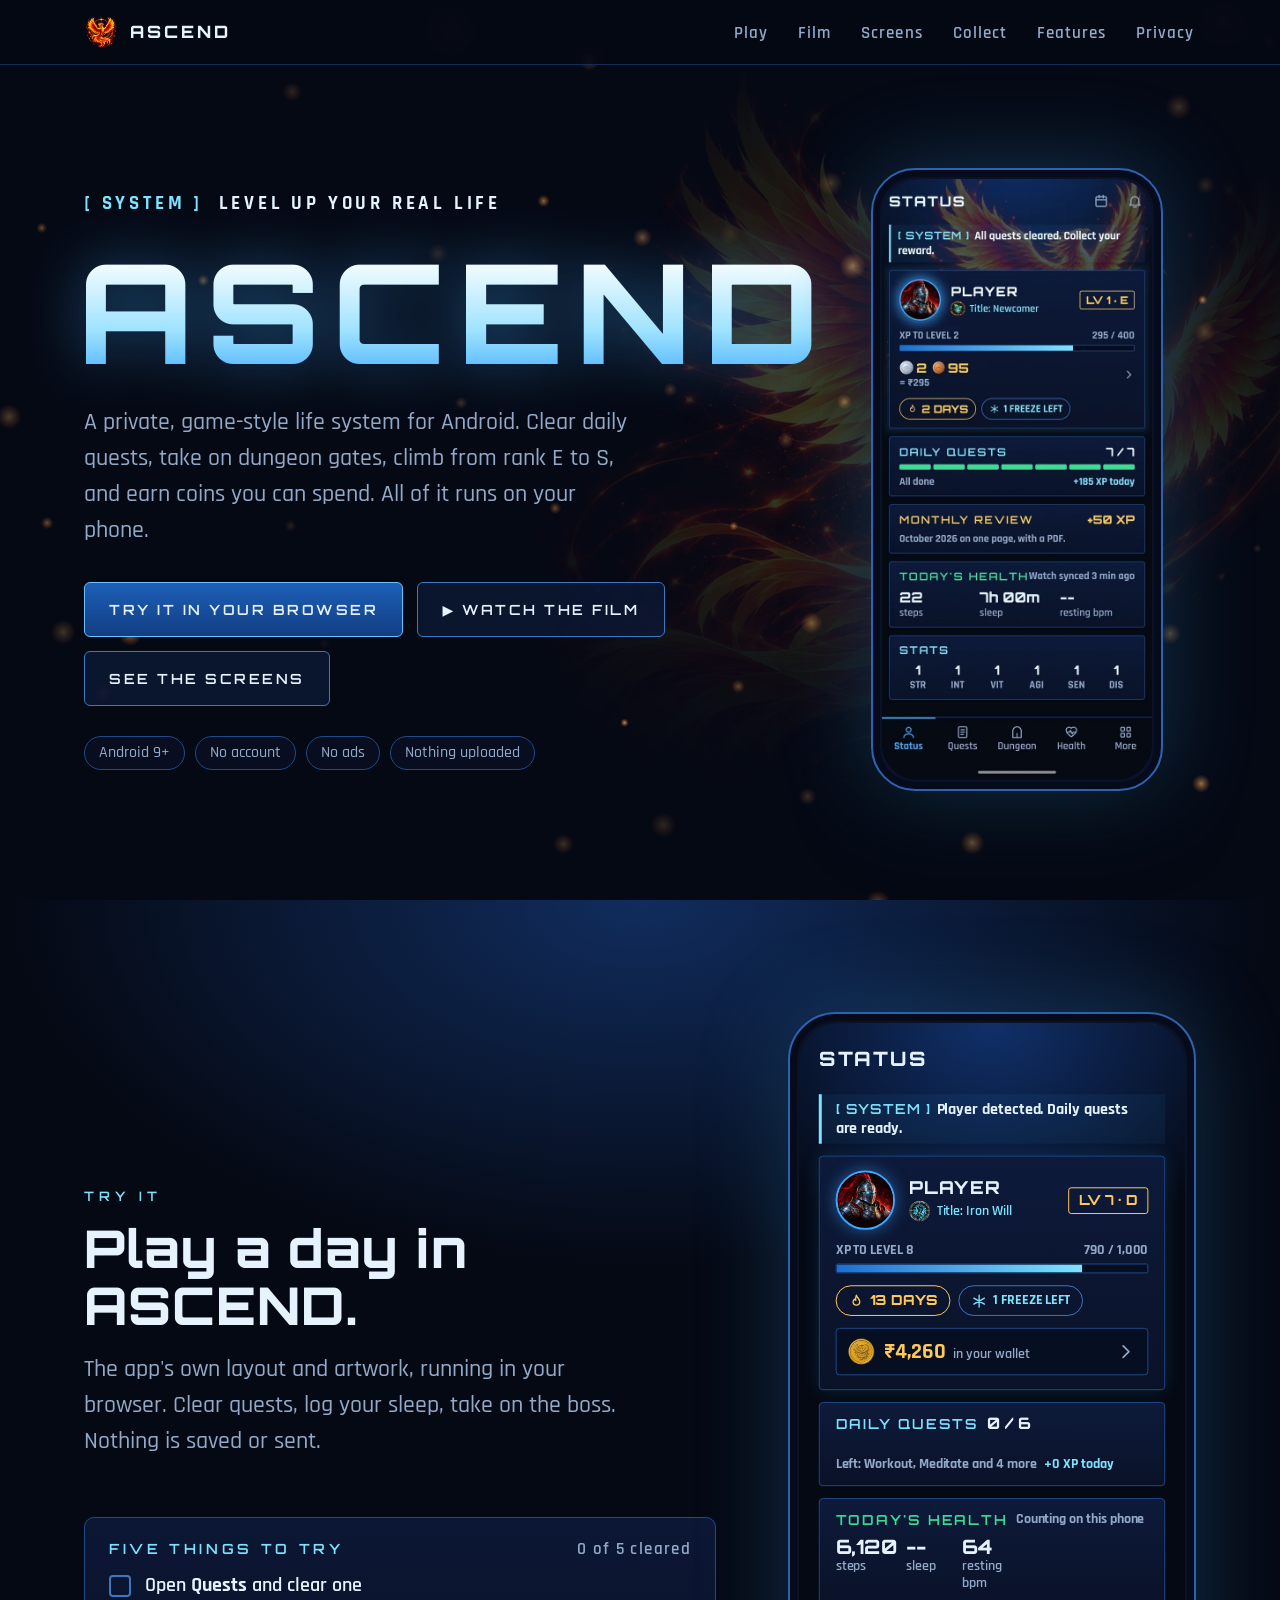
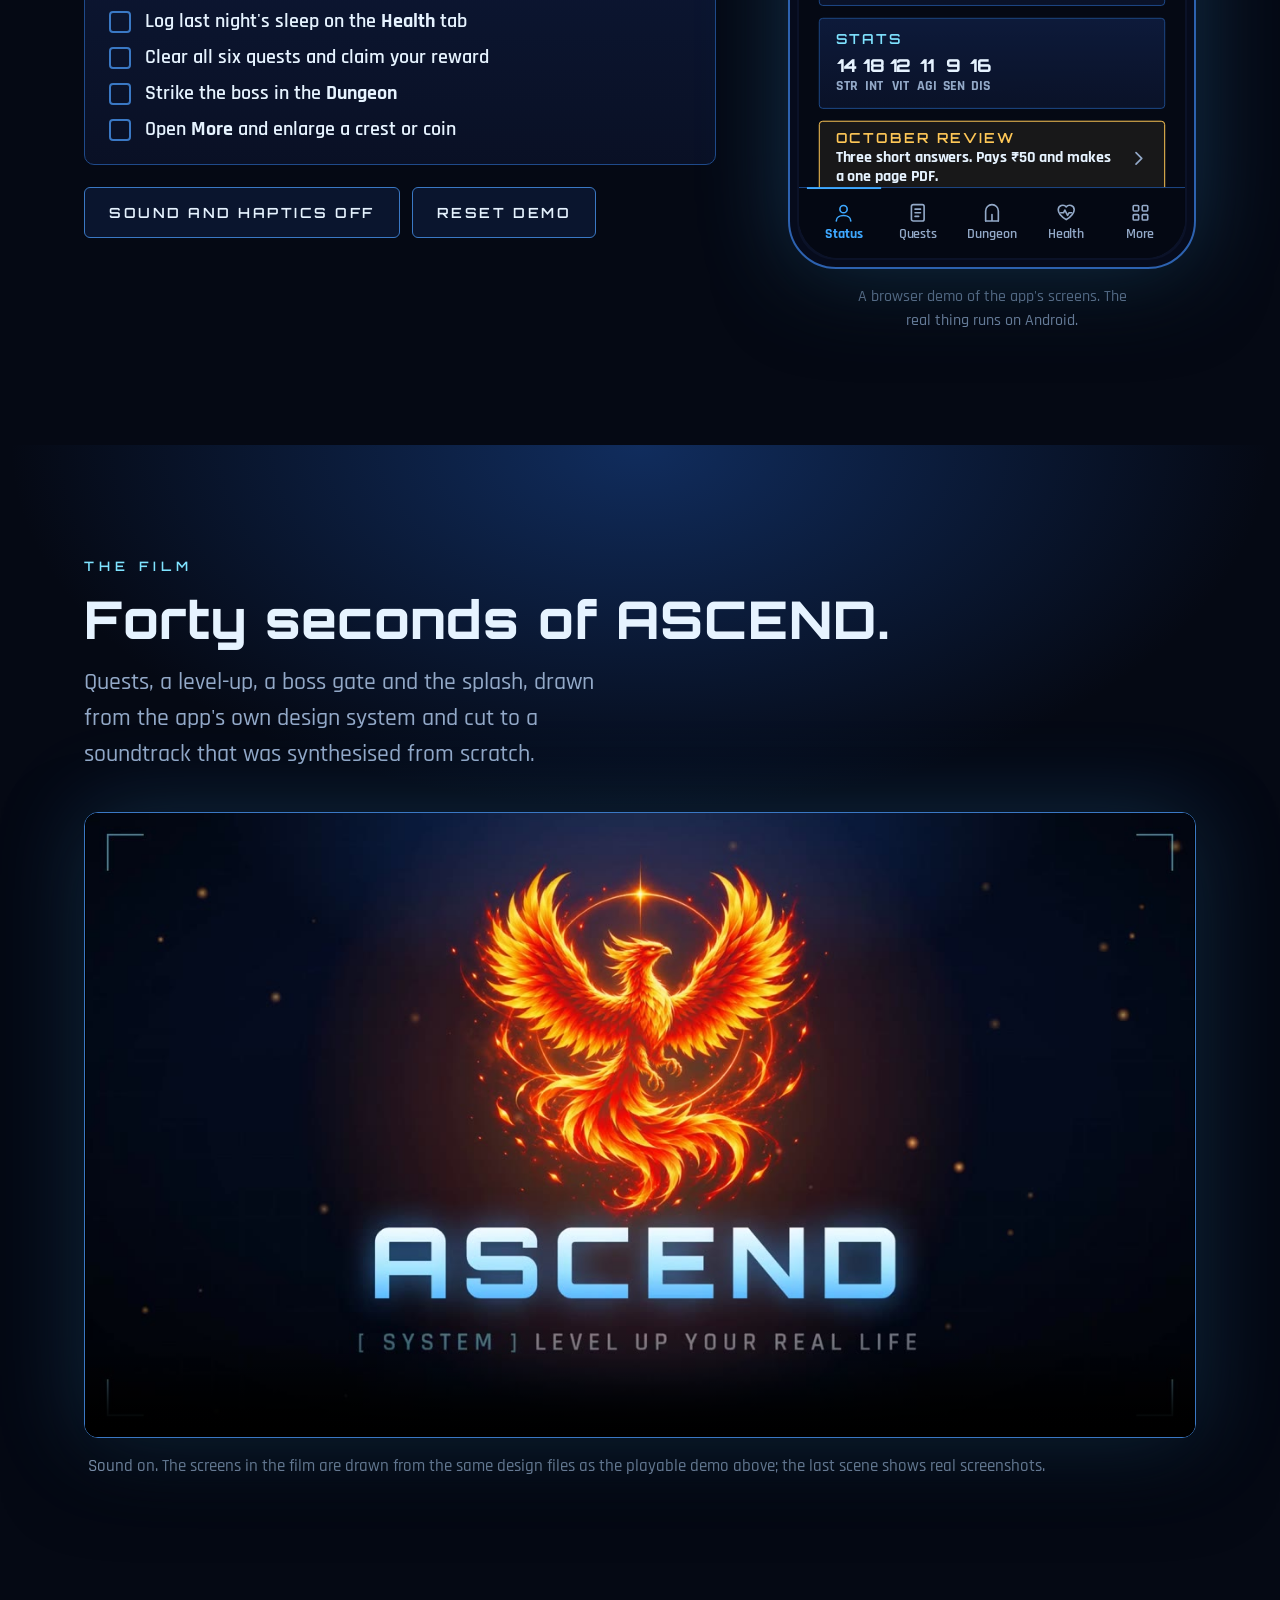
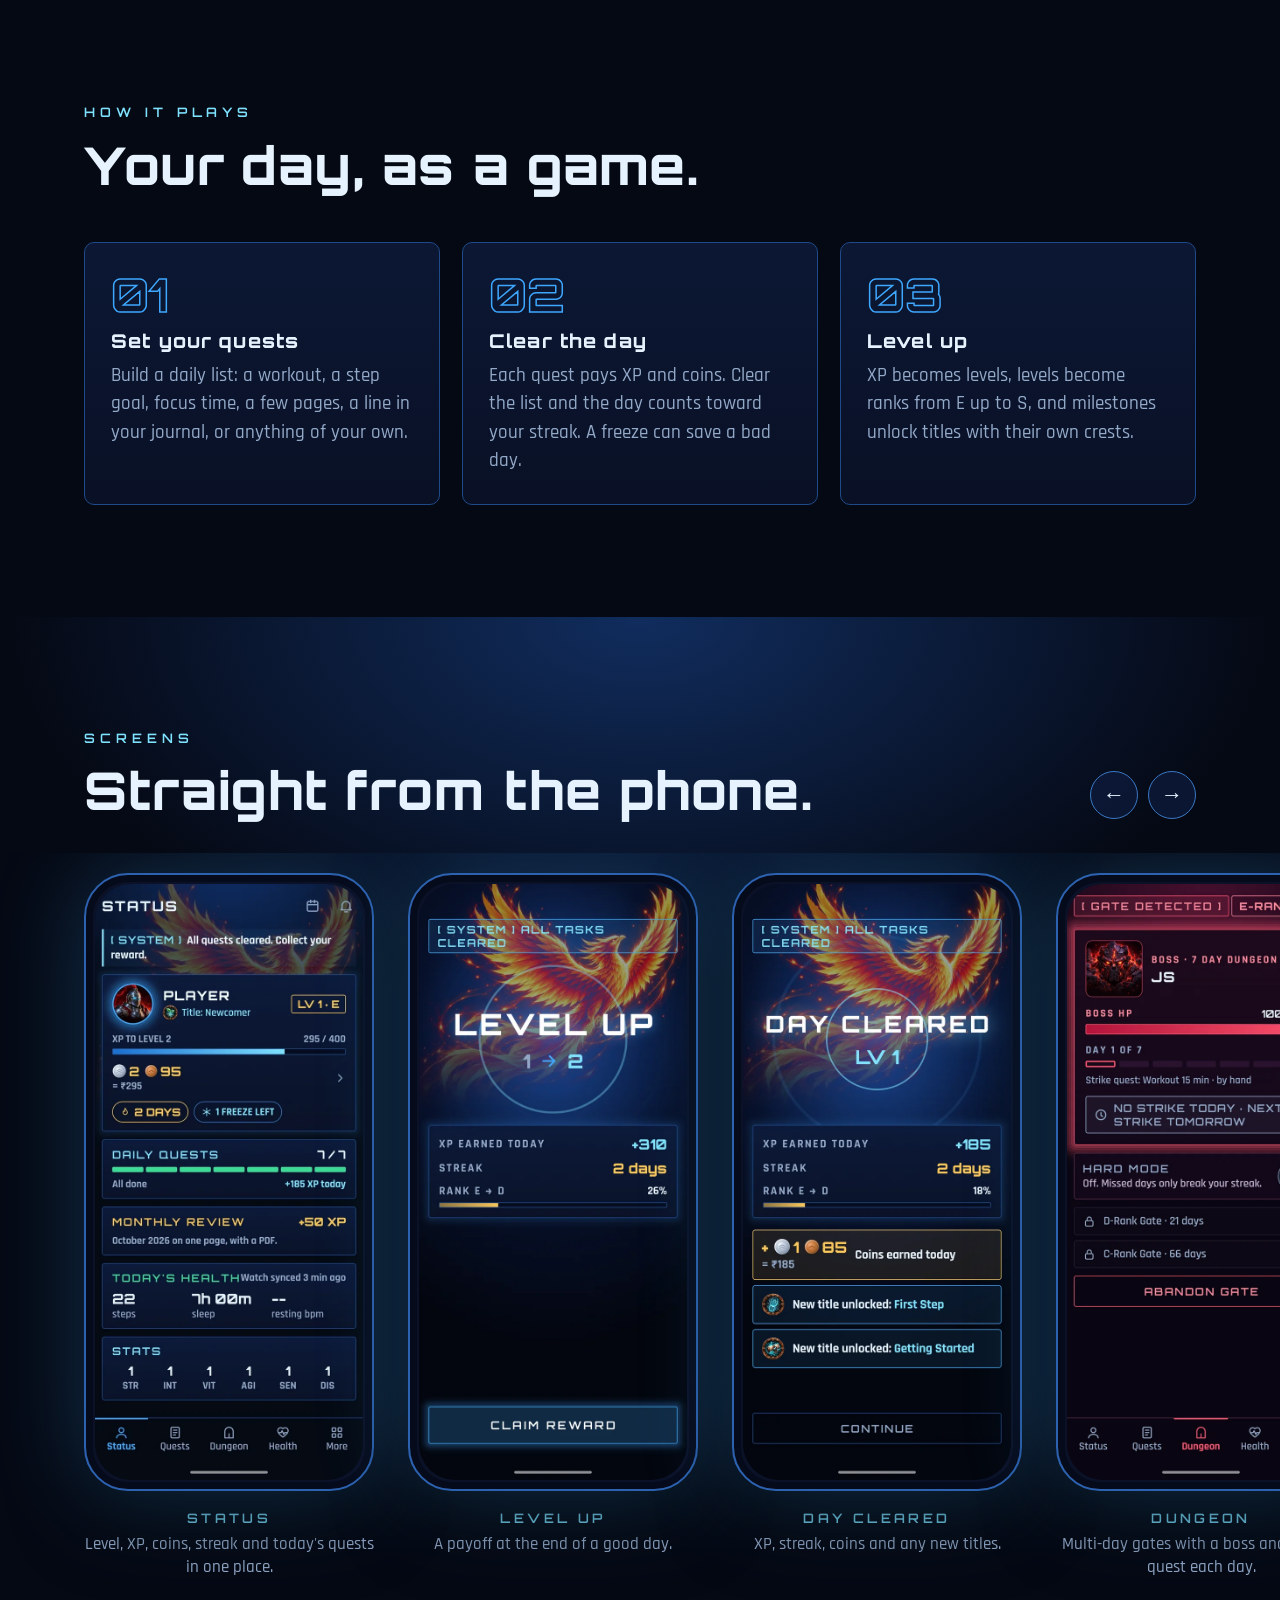
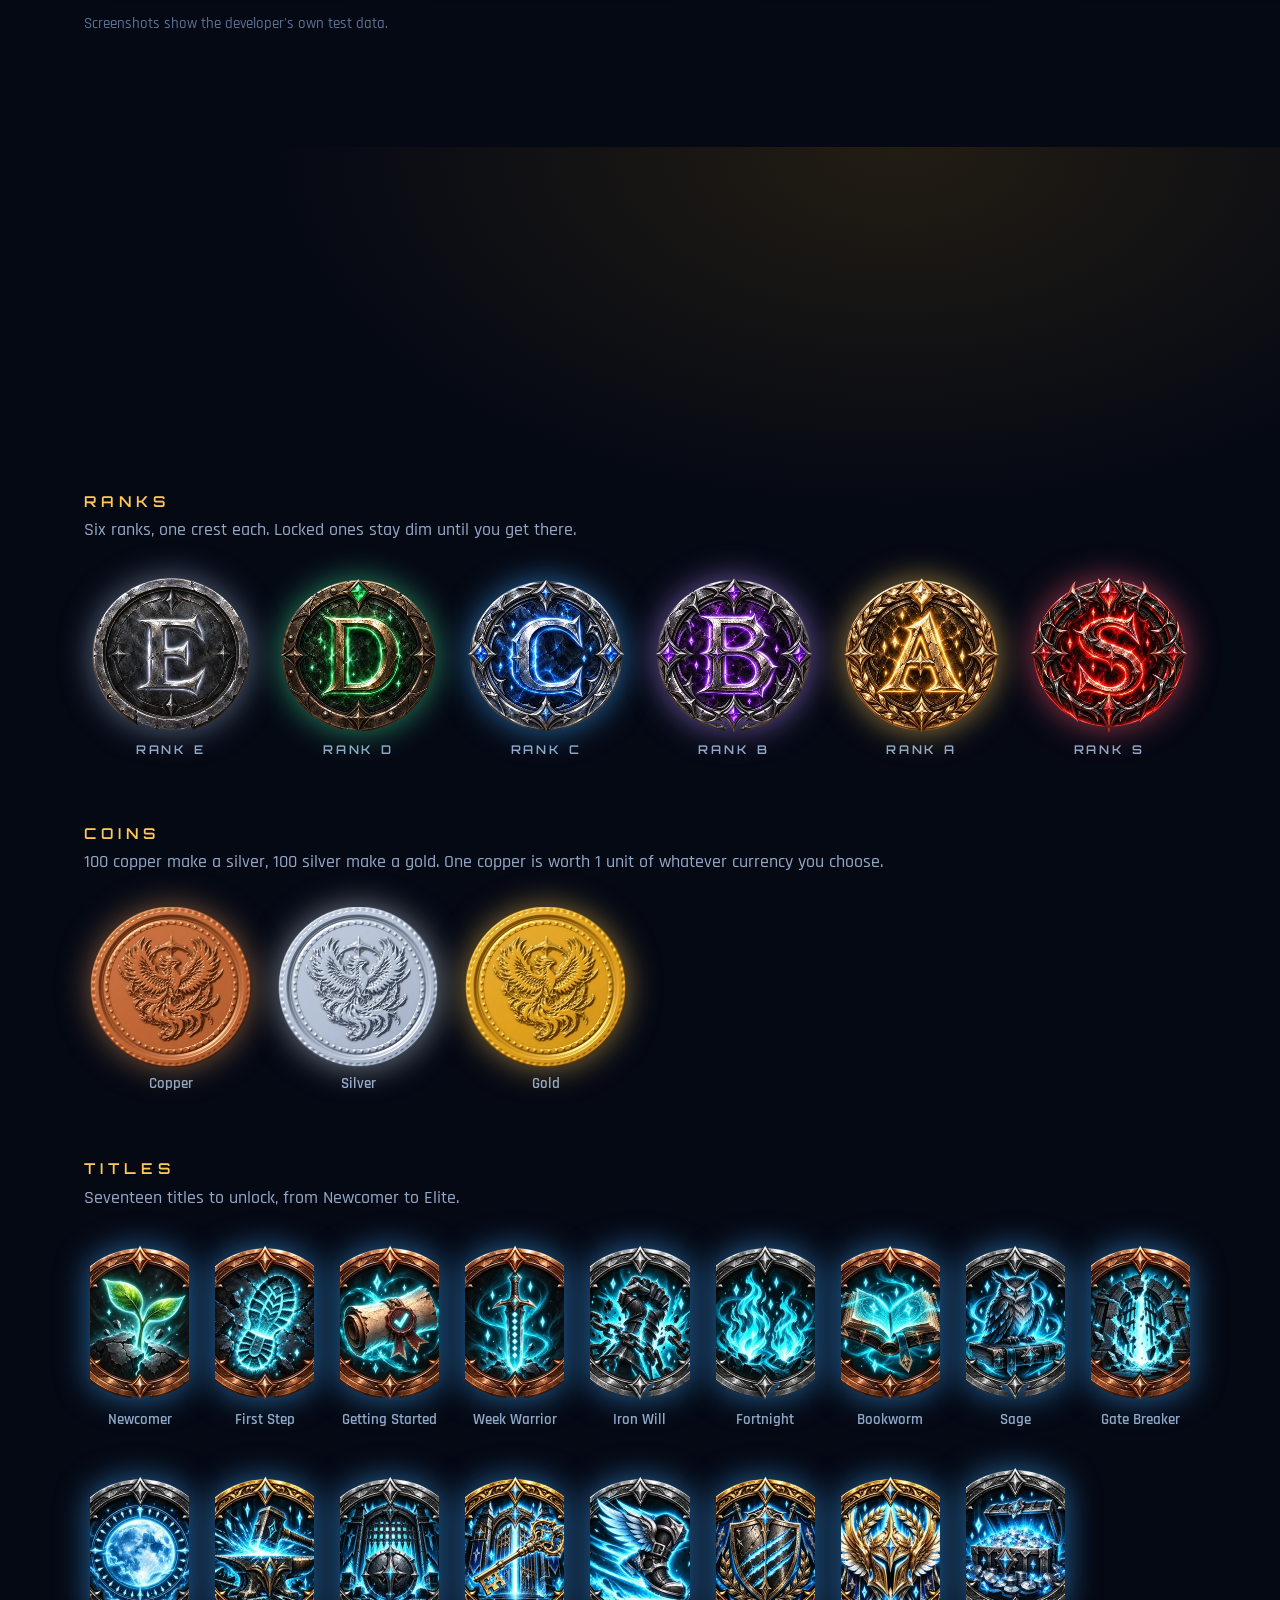
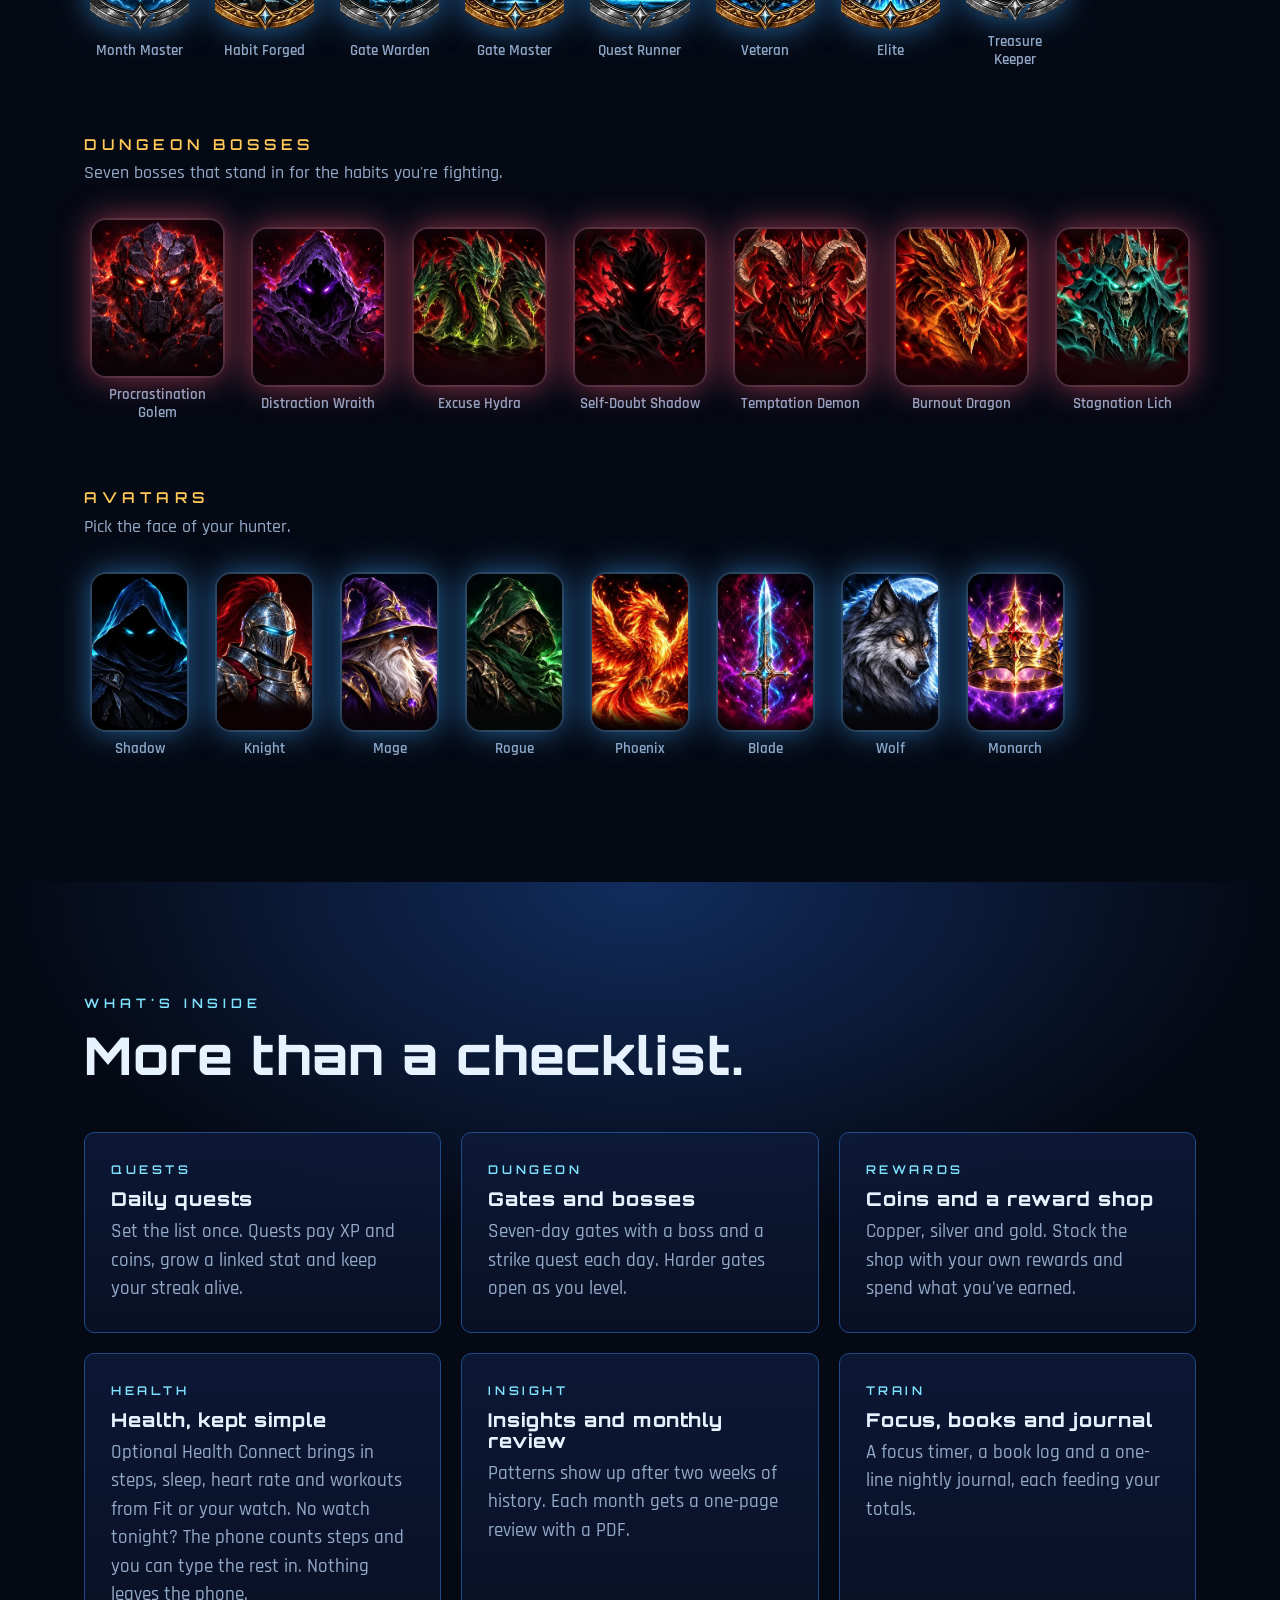
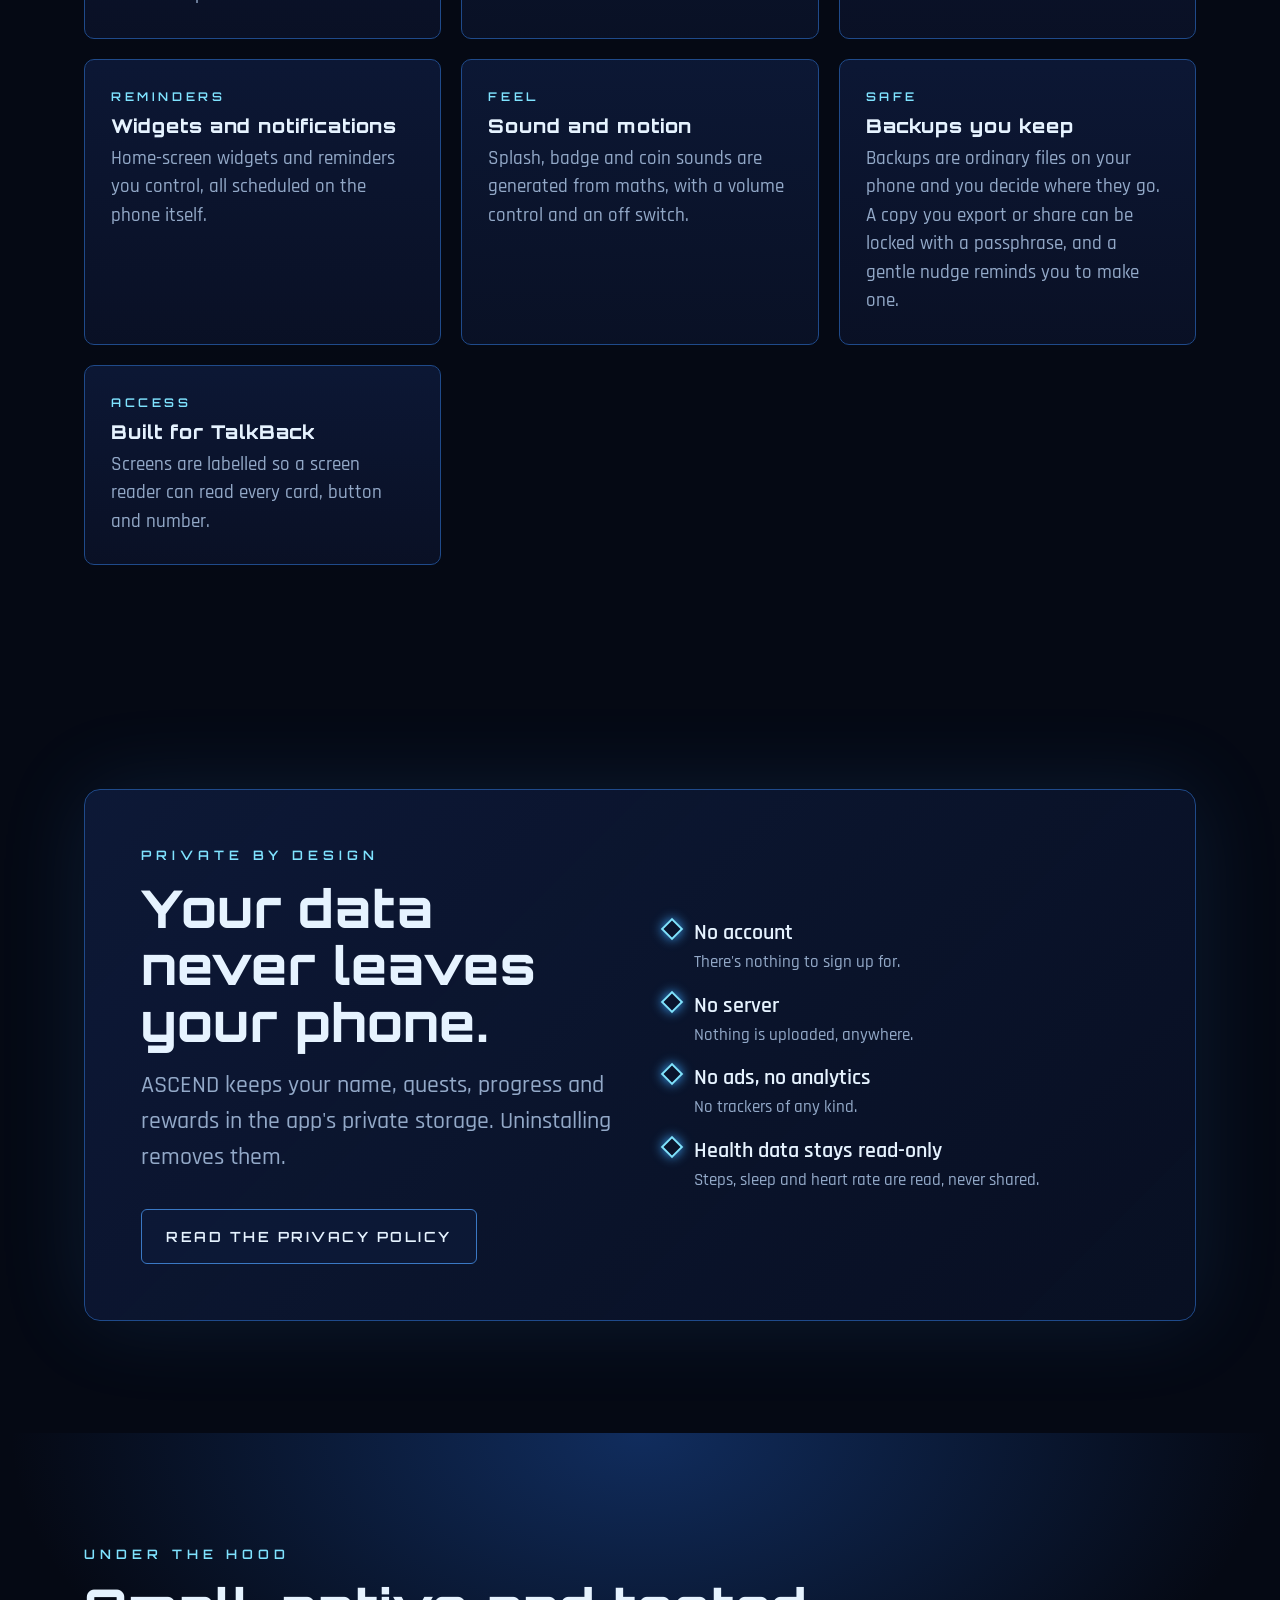
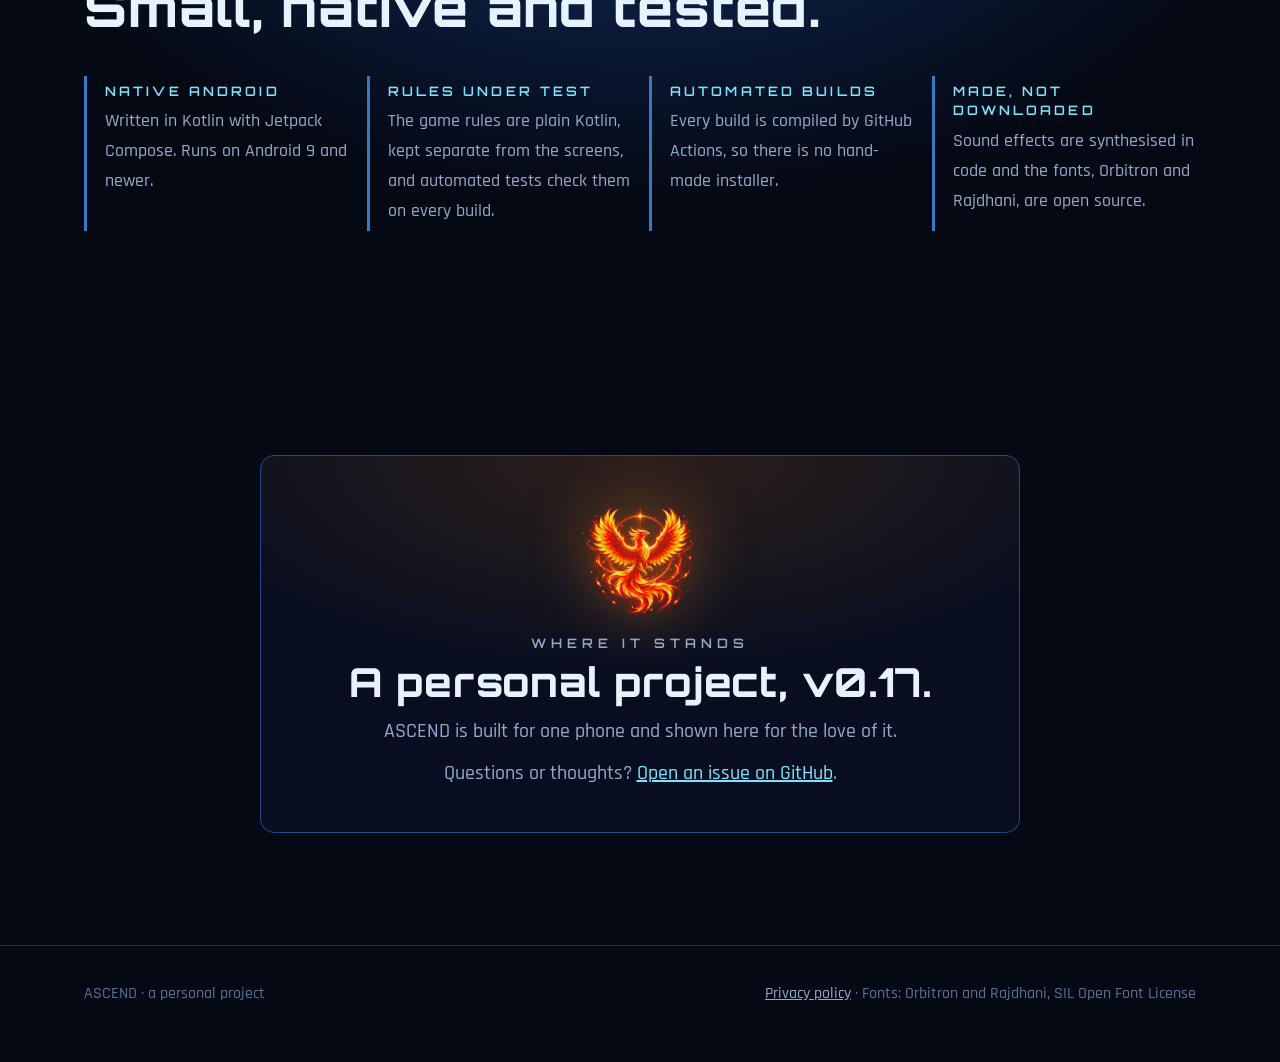
==== commit 81dc95de: "Showcase: locked backups, version 0.17" ====
--- a/index.html
+++ b/index.html
@@ -393,7 +393,7 @@
       <article class="card reveal"><div class="tag">Train</div><h3>Focus, books and journal</h3><p>A focus timer, a book log and a one-line nightly journal, each feeding your totals.</p></article>
       <article class="card reveal"><div class="tag">Reminders</div><h3>Widgets and notifications</h3><p>Home-screen widgets and reminders you control, all scheduled on the phone itself.</p></article>
       <article class="card reveal"><div class="tag">Feel</div><h3>Sound and motion</h3><p>Splash, badge and coin sounds are generated from maths, with a volume control and an off switch.</p></article>
-      <article class="card reveal"><div class="tag">Safe</div><h3>Backups you keep</h3><p>Backups are ordinary files on your phone and you decide where they go. A gentle nudge reminds you to make one.</p></article>
+      <article class="card reveal"><div class="tag">Safe</div><h3>Backups you keep</h3><p>Backups are ordinary files on your phone and you decide where they go. A copy you export or share can be locked with a passphrase, and a gentle nudge reminds you to make one.</p></article>
       <article class="card reveal"><div class="tag">Access</div><h3>Built for TalkBack</h3><p>Screens are labelled so a screen reader can read every card, button and number.</p></article>
     </div>
   </div>
@@ -439,7 +439,7 @@
     <div class="box reveal">
       <img src="assets/art/phoenix.webp" alt="" width="120" height="120" loading="lazy">
       <p class="kicker" style="margin-bottom:6px">Where it stands</p>
-      <h2 style="font-size:clamp(26px,4vw,40px)">A personal project, v0.12.</h2>
+      <h2 style="font-size:clamp(26px,4vw,40px)">A personal project, v0.17.</h2>
       <p>ASCEND is built for one phone and shown here for the love of it.</p>
       <p>Questions or thoughts? <a href="https://github.com/techknowledgedev/Ascend-showcase/issues">Open an issue on GitHub</a>.</p>
     </div>
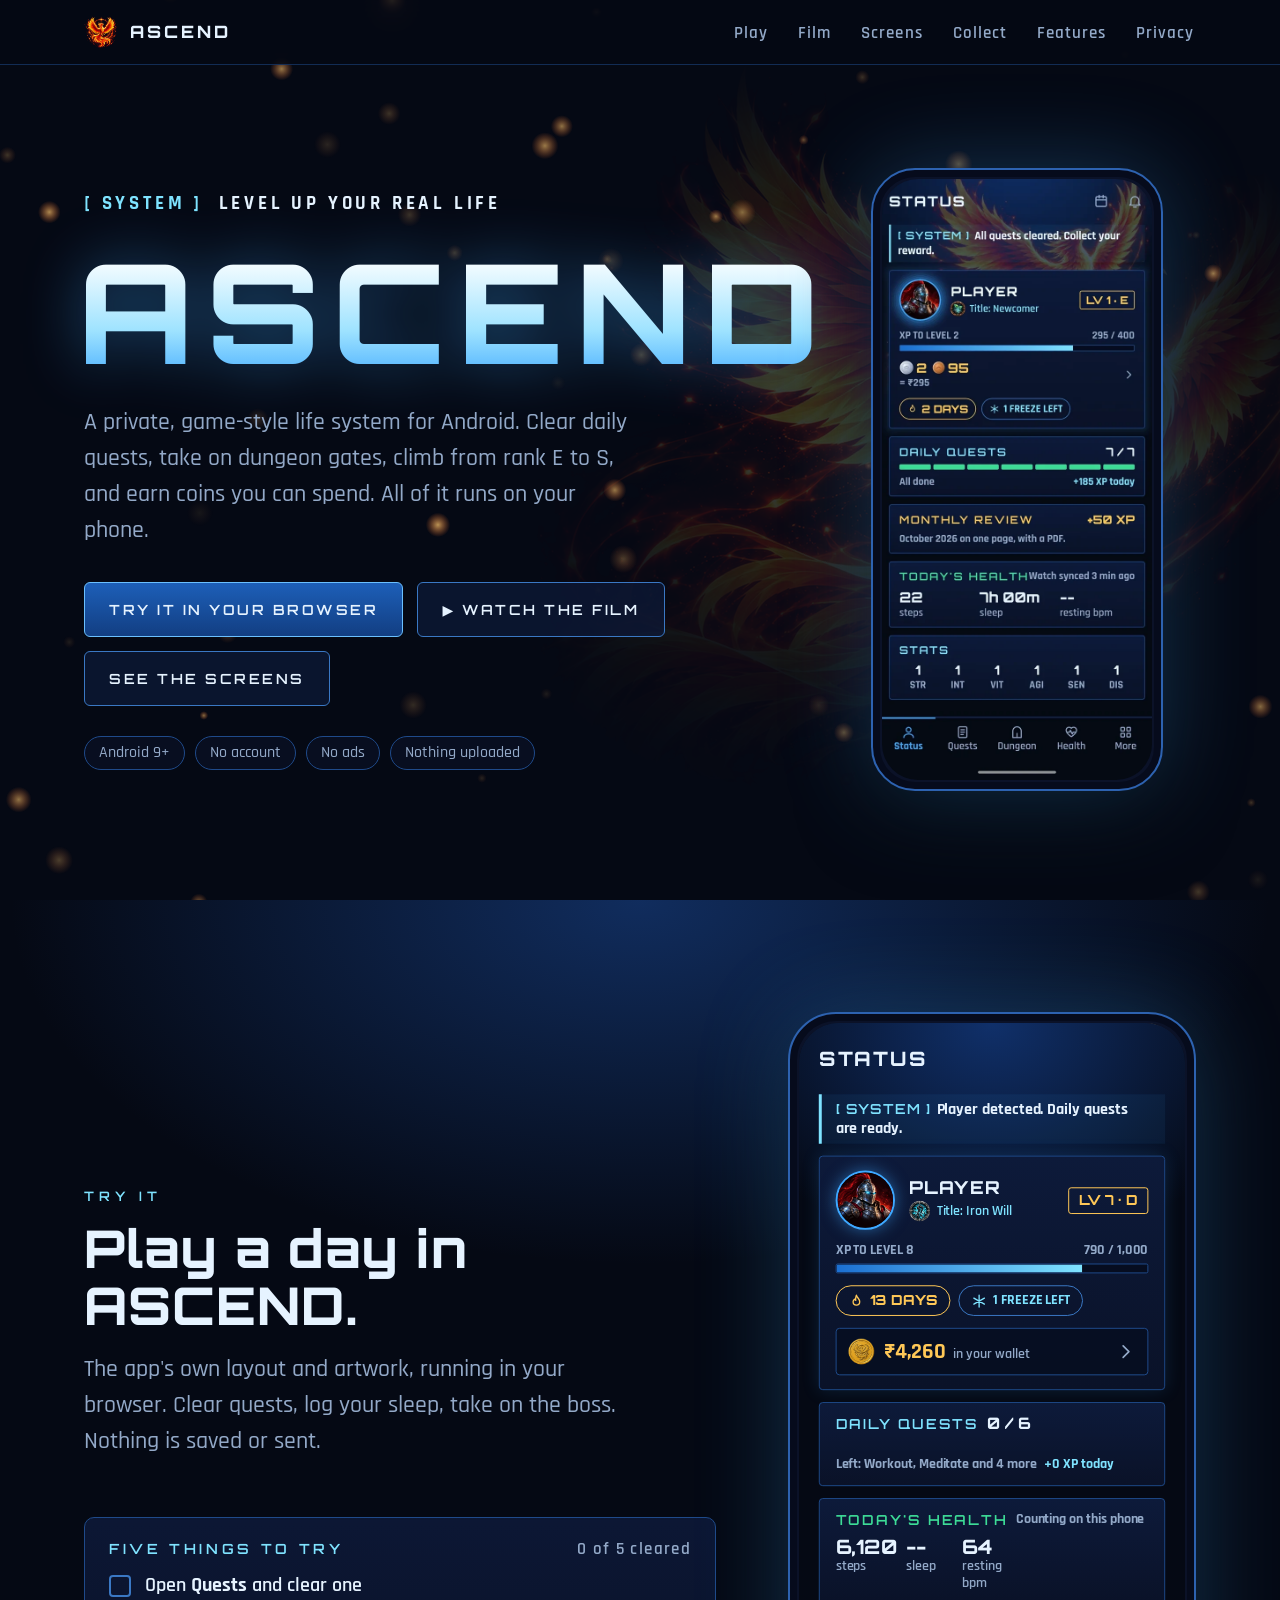
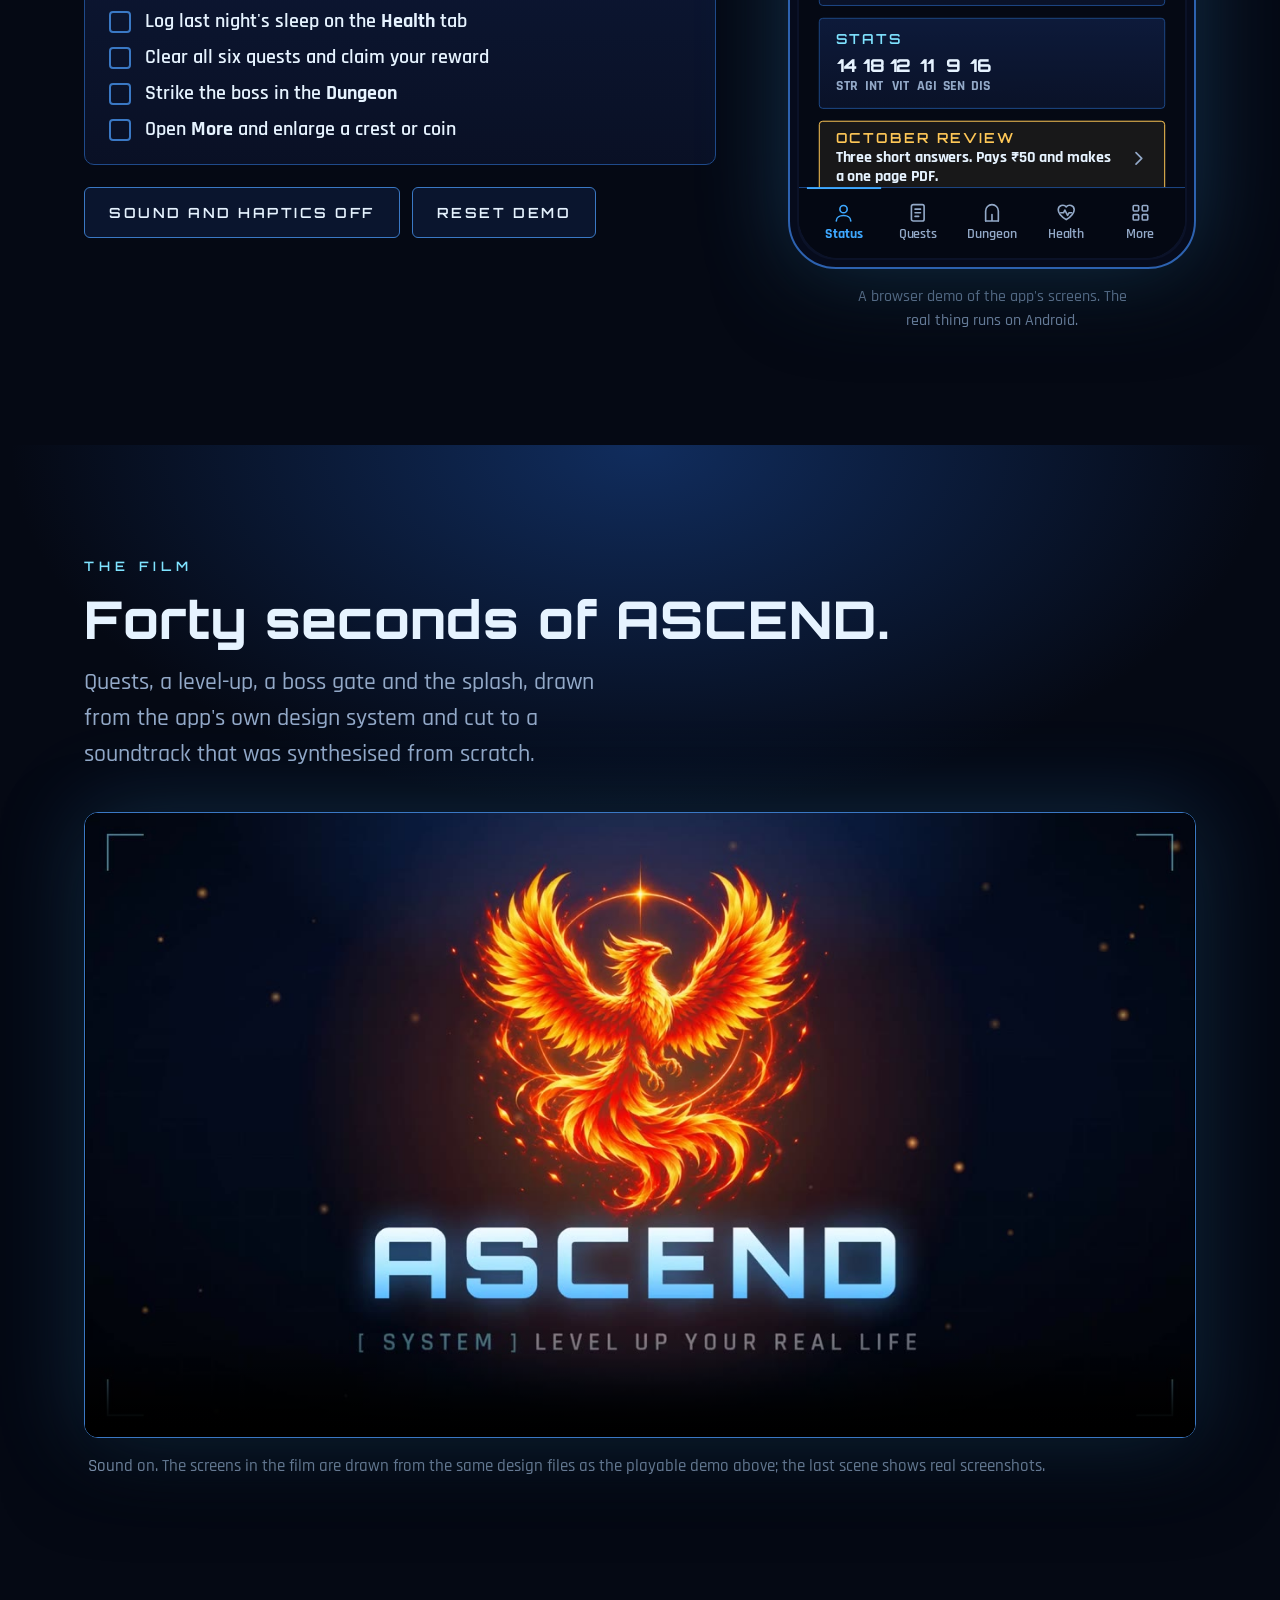
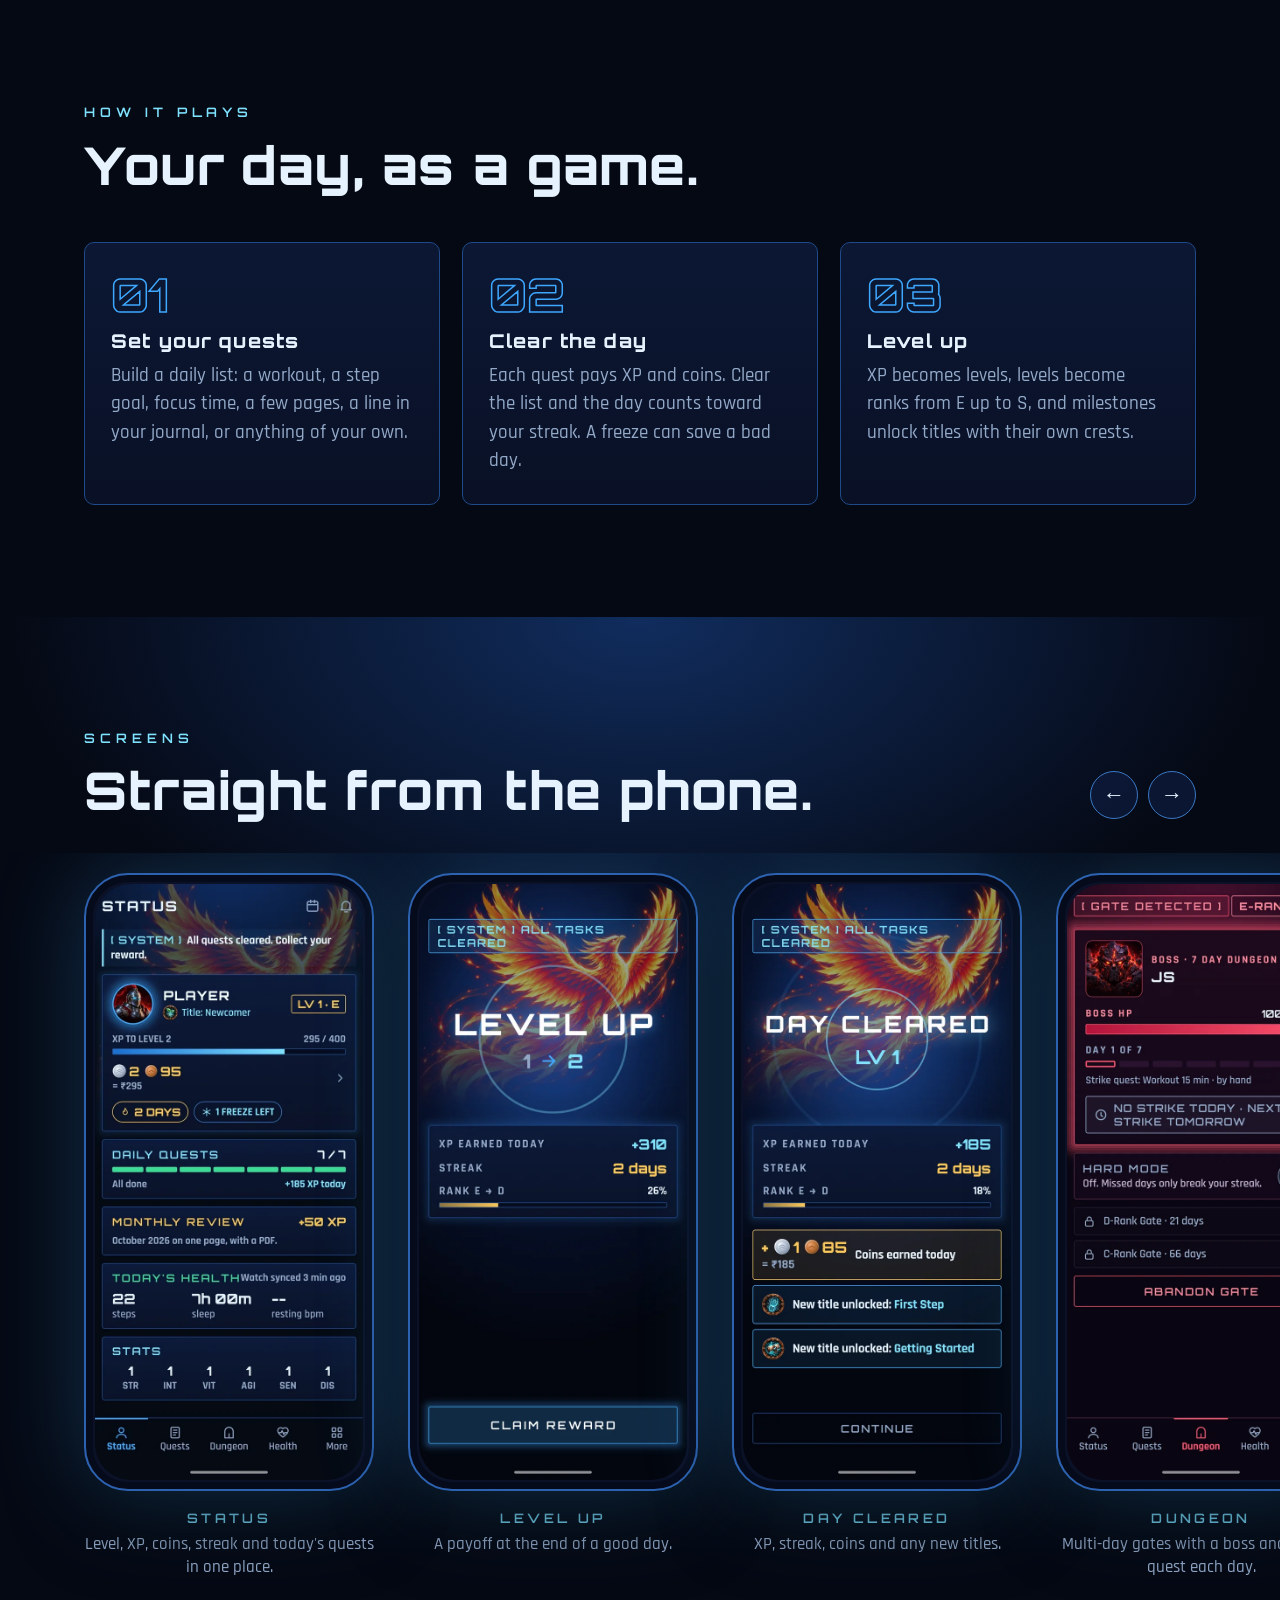
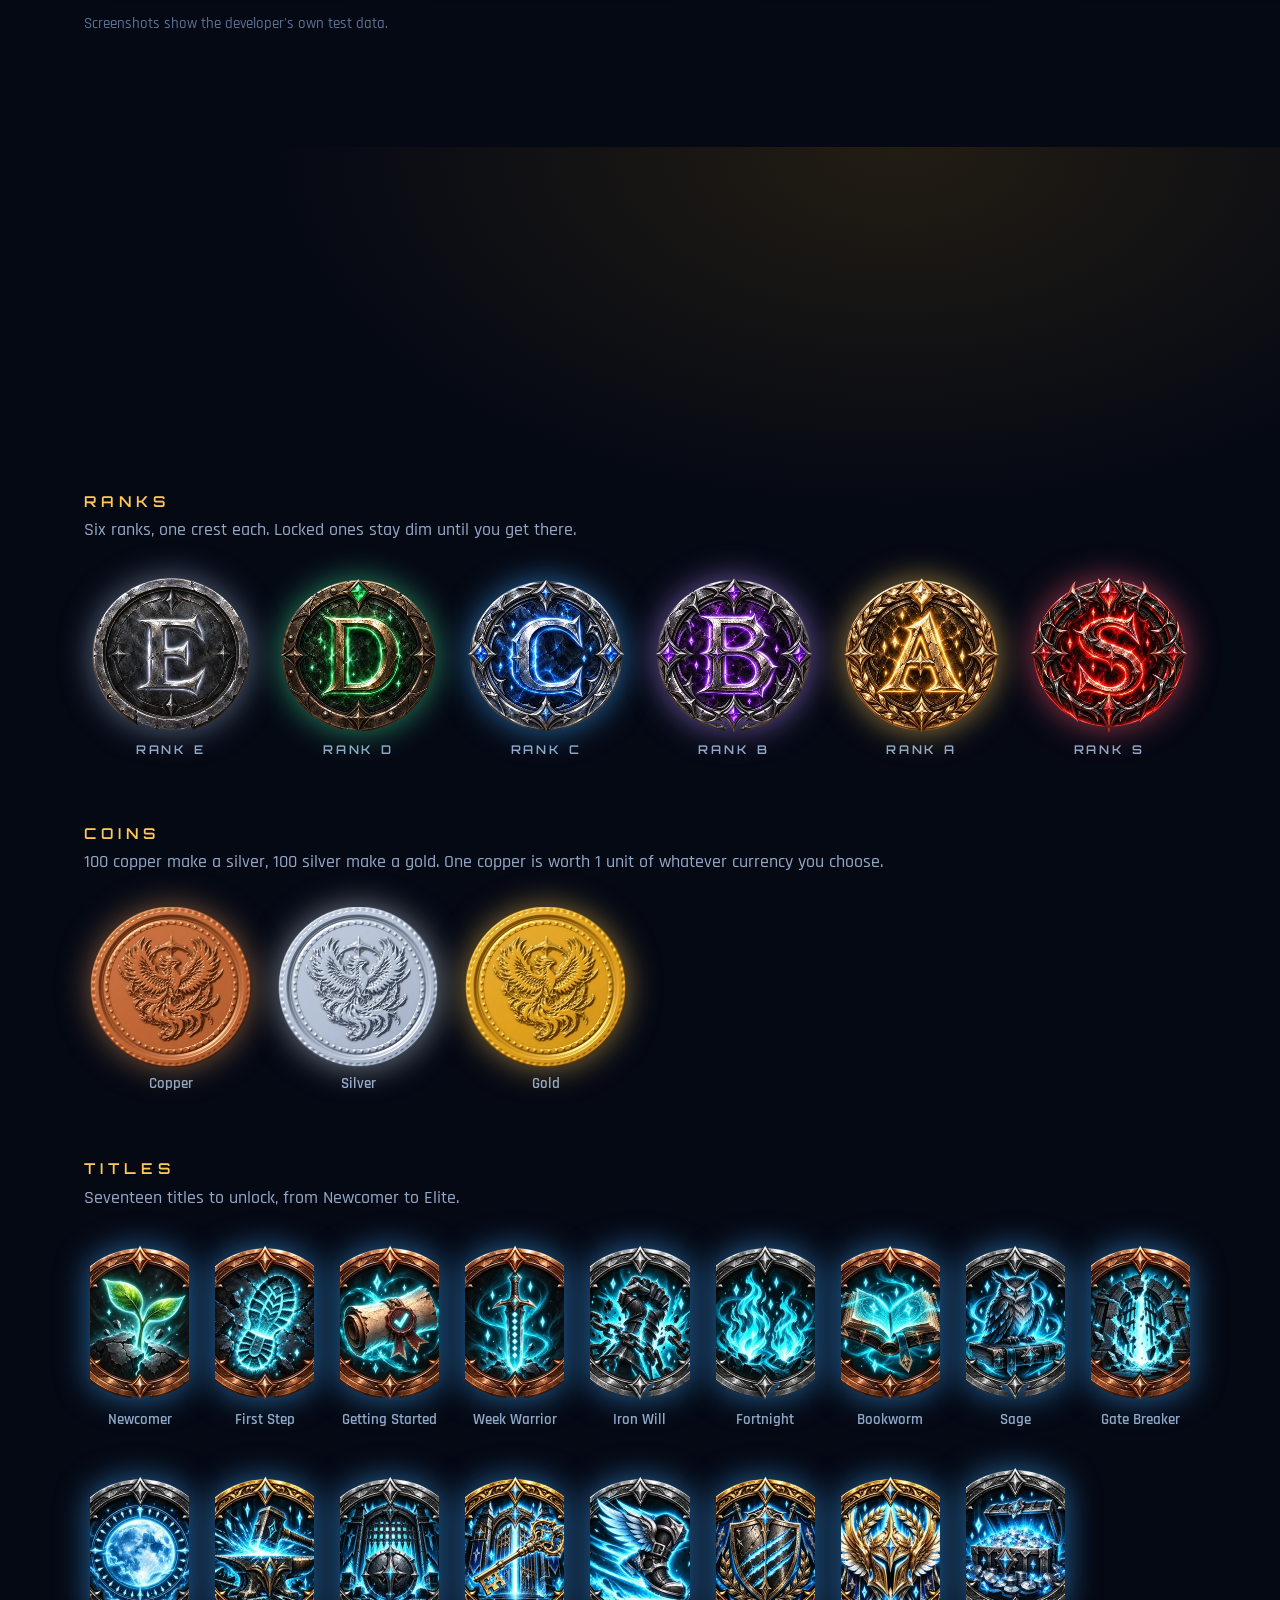
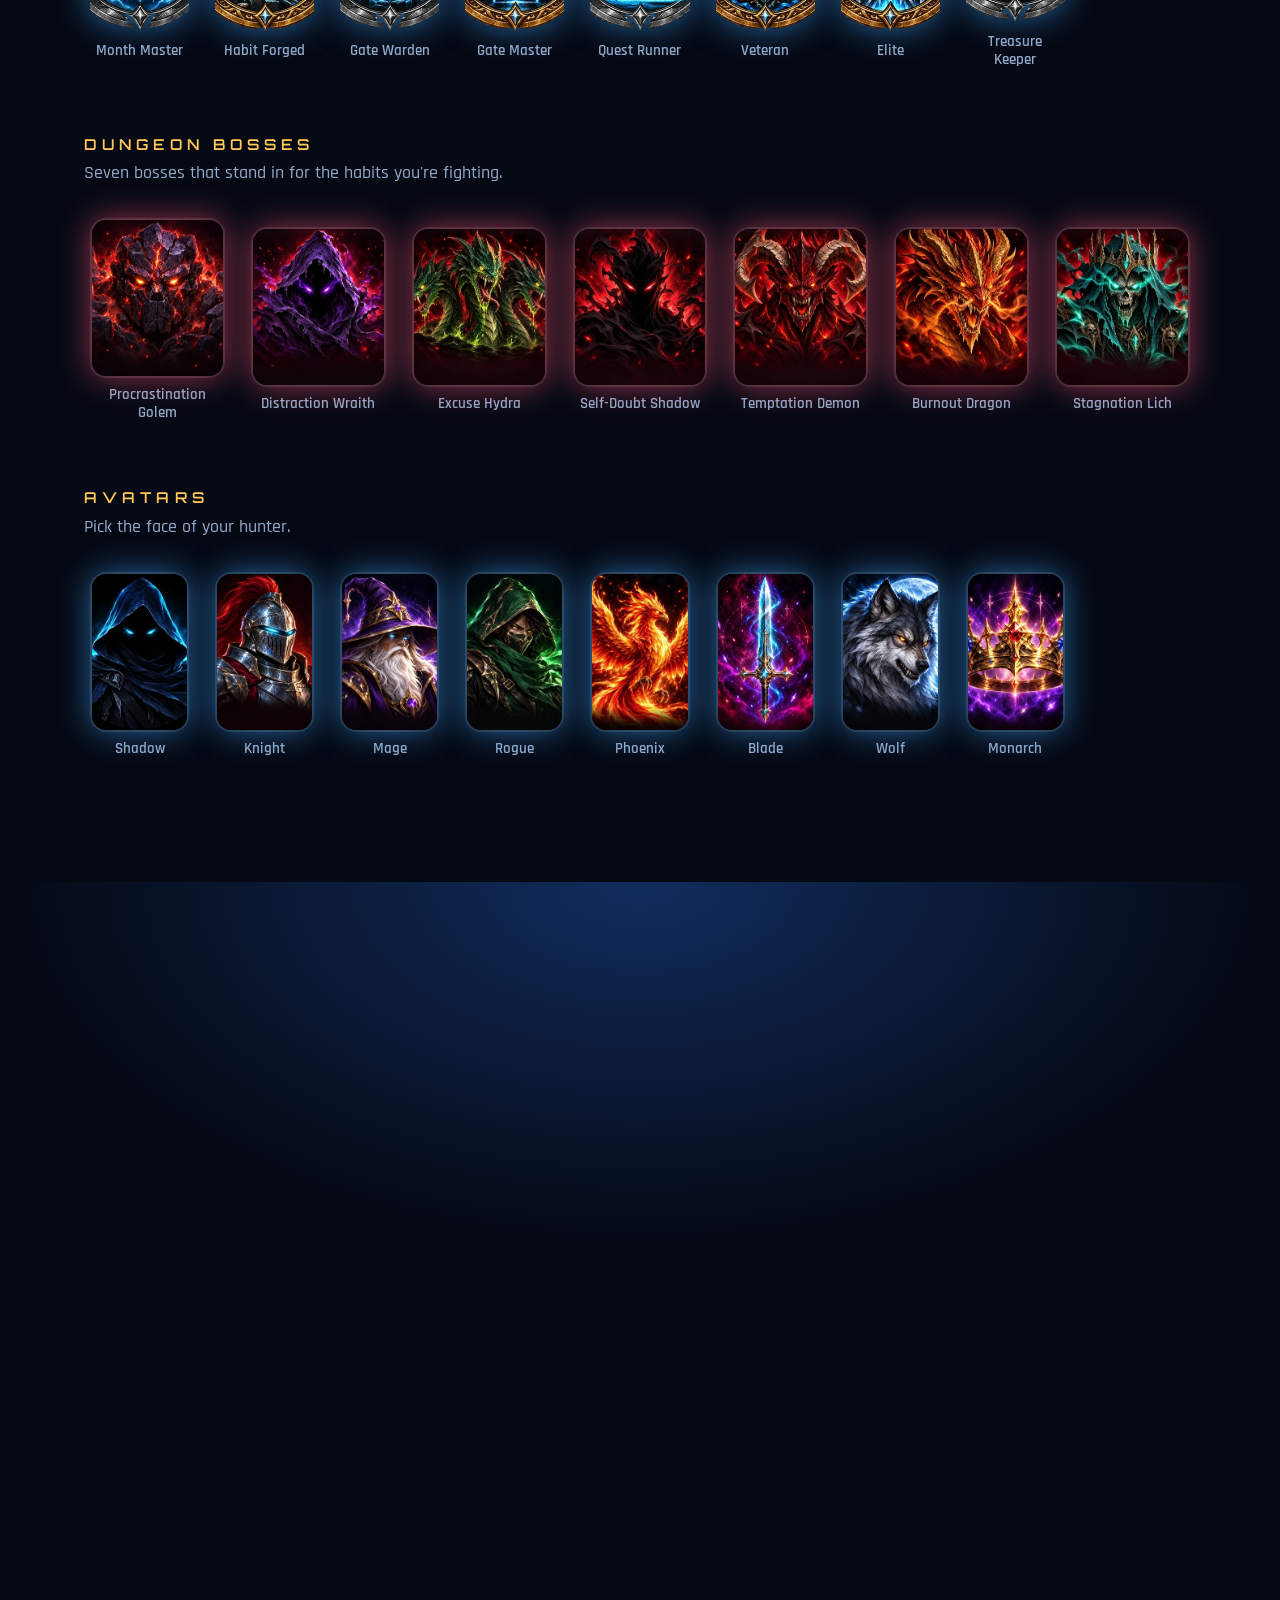
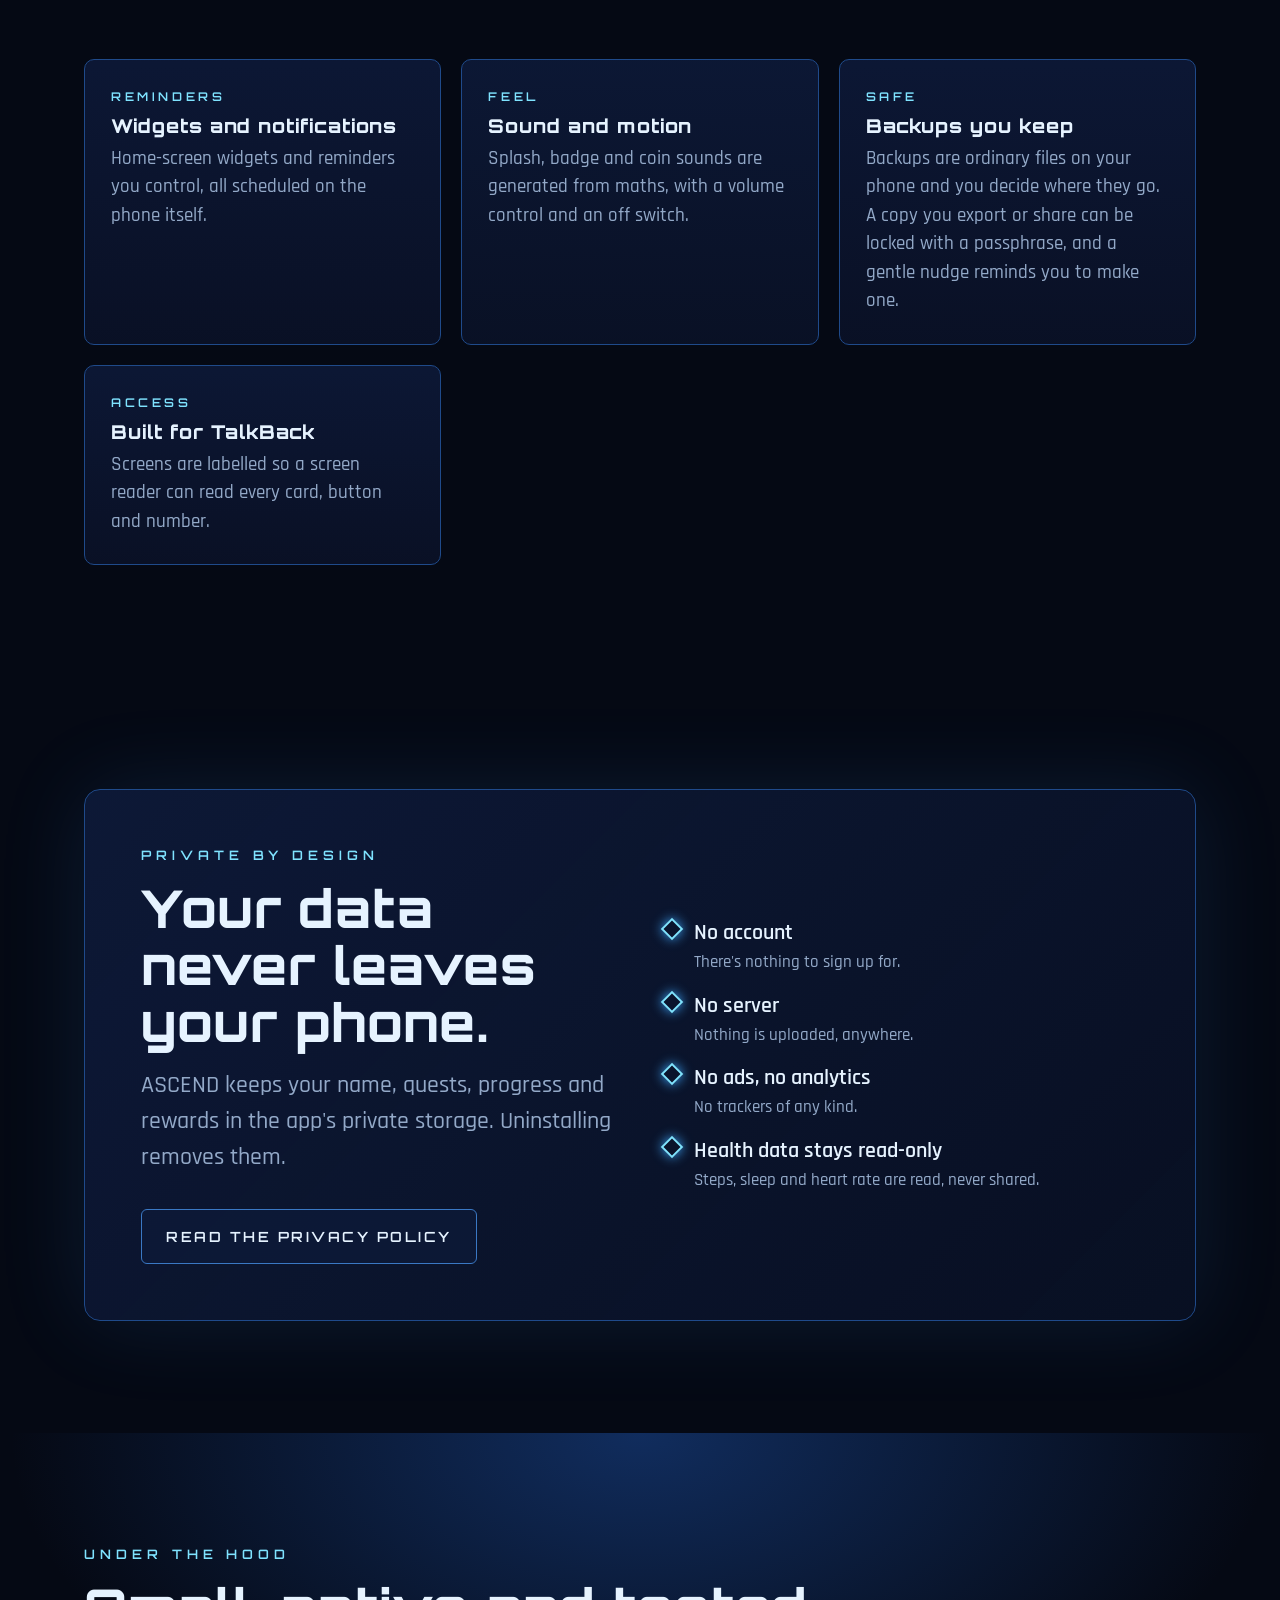
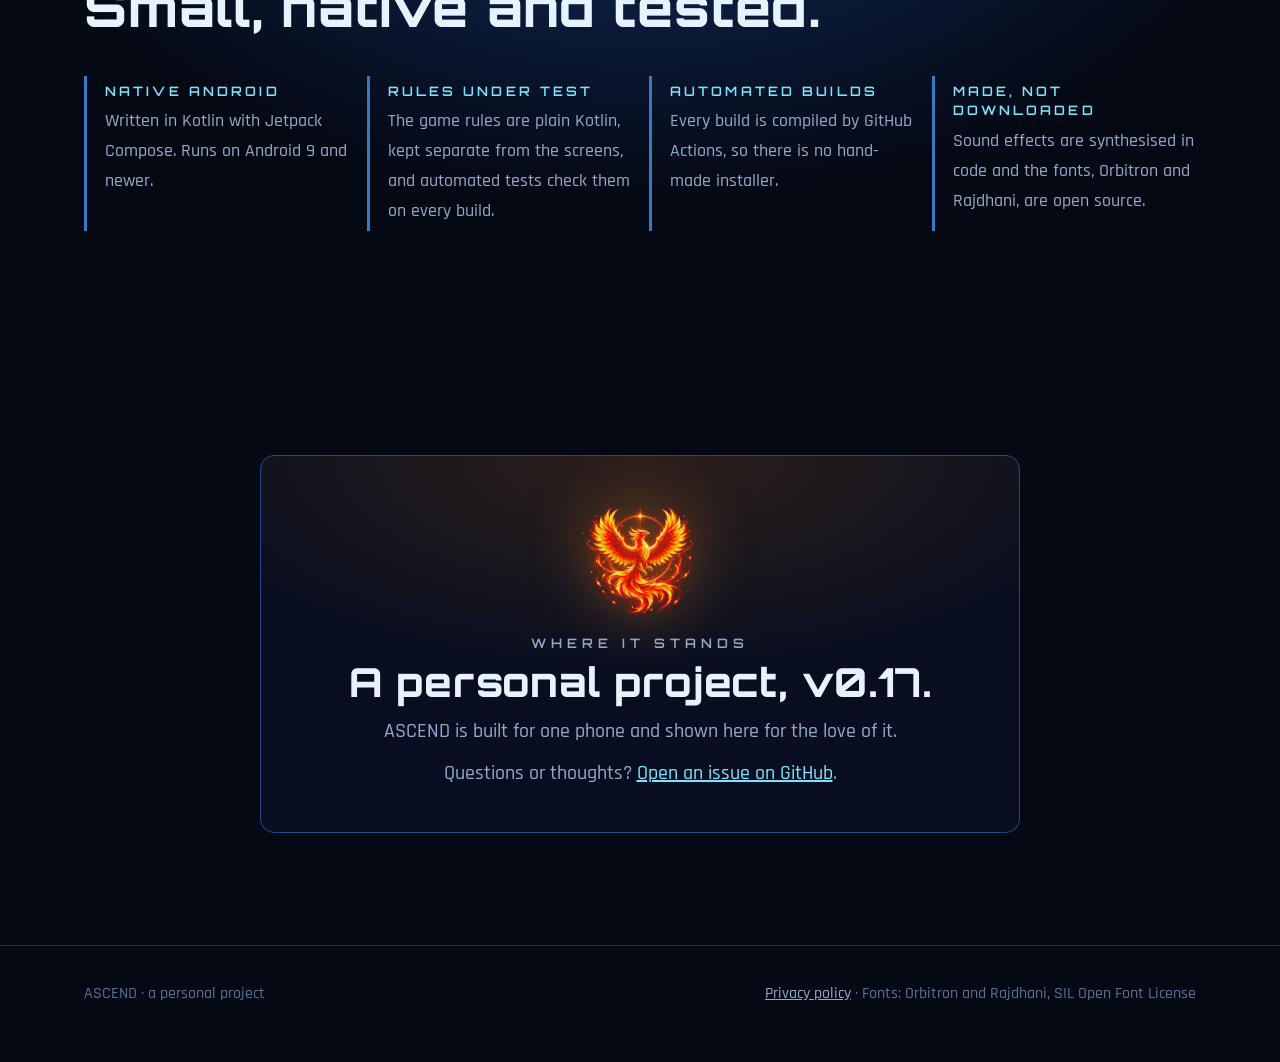
==== commit d299d466: "Showcase: new tagline" ====
--- a/index.html
+++ b/index.html
@@ -9,13 +9,13 @@
 <link rel="canonical" href="https://techknowledgedev.github.io/Ascend-showcase/">
 <link rel="icon" href="assets/favicon.png" type="image/png">
 <meta property="og:type" content="website">
-<meta property="og:title" content="ASCEND — level up your real life">
+<meta property="og:title" content="ASCEND — level up your real life. Privately.">
 <meta property="og:description" content="A private, game-style life system for Android. Daily quests, dungeon gates, ranks E to S, coins and a monthly review. Nothing leaves your phone.">
 <meta property="og:url" content="https://techknowledgedev.github.io/Ascend-showcase/">
 <meta property="og:image" content="https://techknowledgedev.github.io/Ascend-showcase/assets/og.jpg">
 <meta property="og:image:width" content="1200"><meta property="og:image:height" content="630">
 <meta name="twitter:card" content="summary_large_image">
-<meta name="twitter:title" content="ASCEND — level up your real life">
+<meta name="twitter:title" content="ASCEND — level up your real life. Privately.">
 <meta name="twitter:description" content="A private, game-style life system for Android. Nothing leaves your phone.">
 <meta name="twitter:image" content="https://techknowledgedev.github.io/Ascend-showcase/assets/og.jpg">
 <link rel="stylesheet" href="assets/ui/ascend-ui.css">
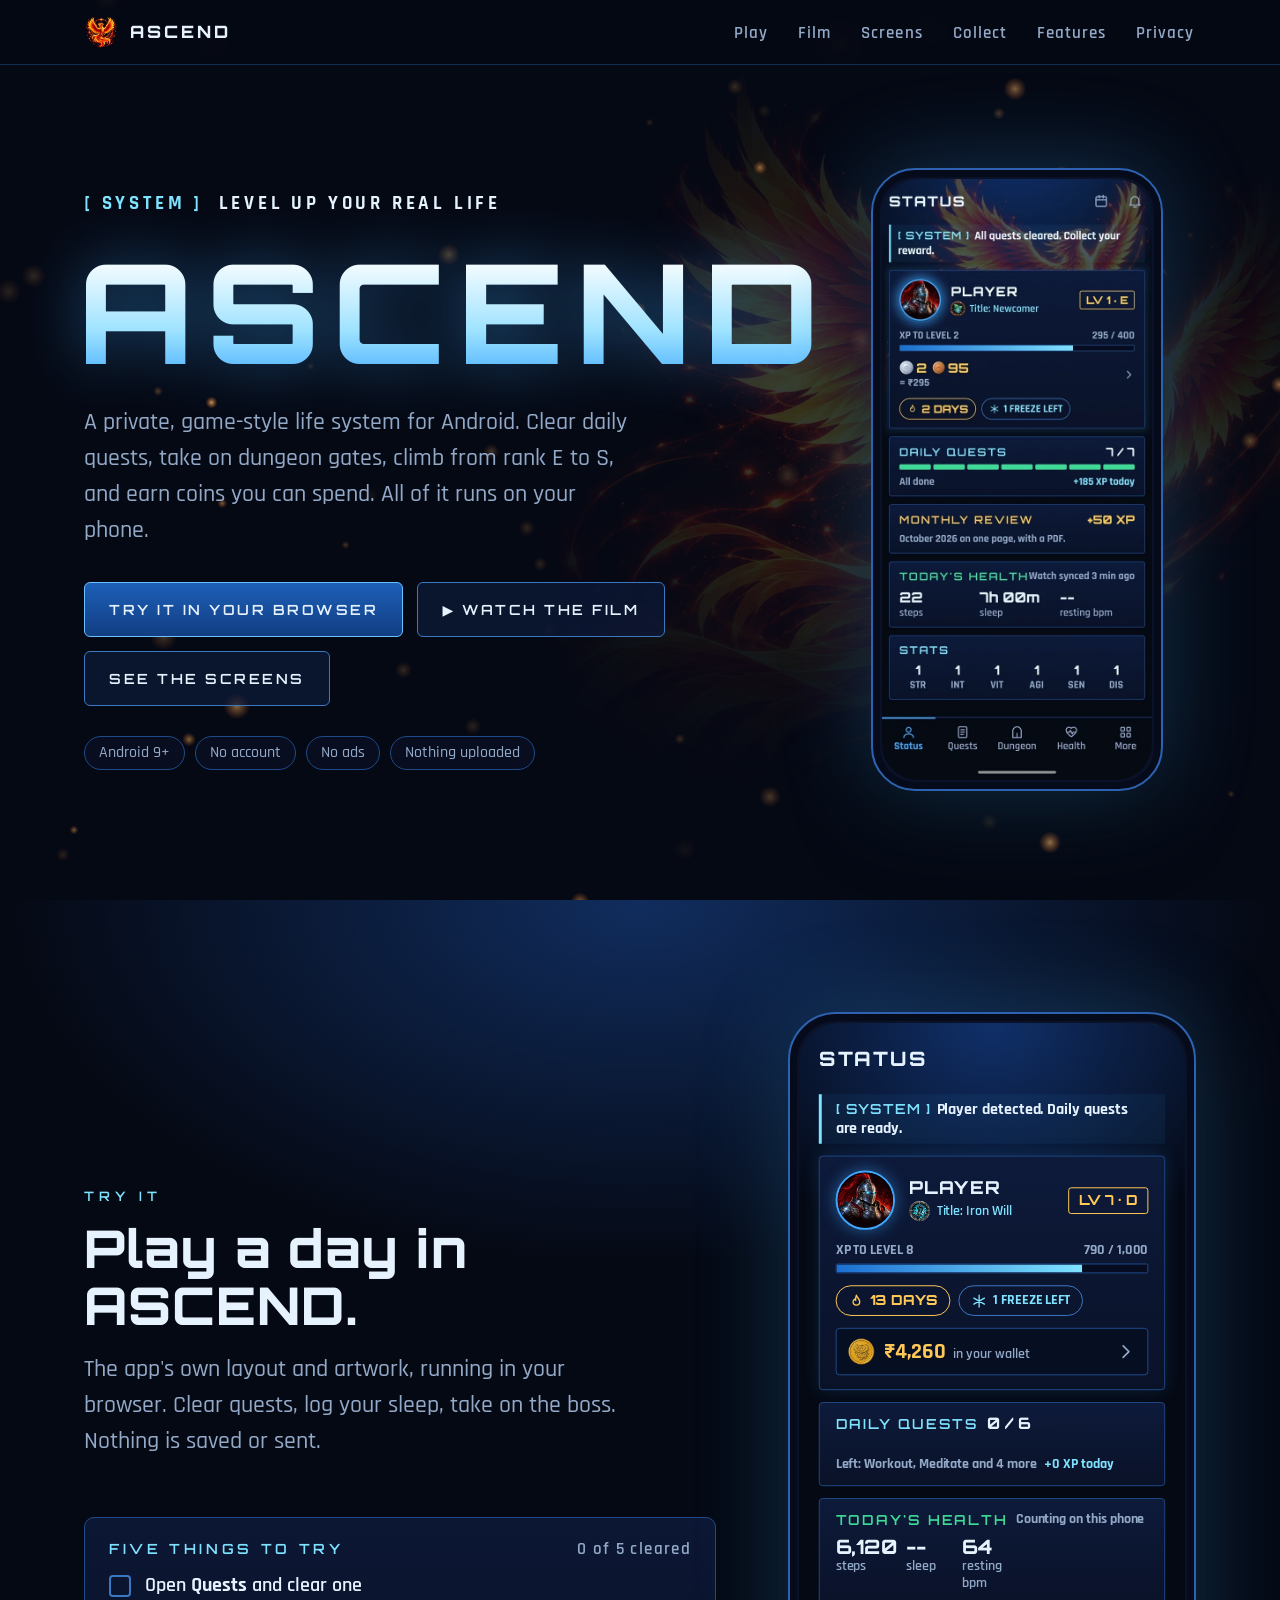
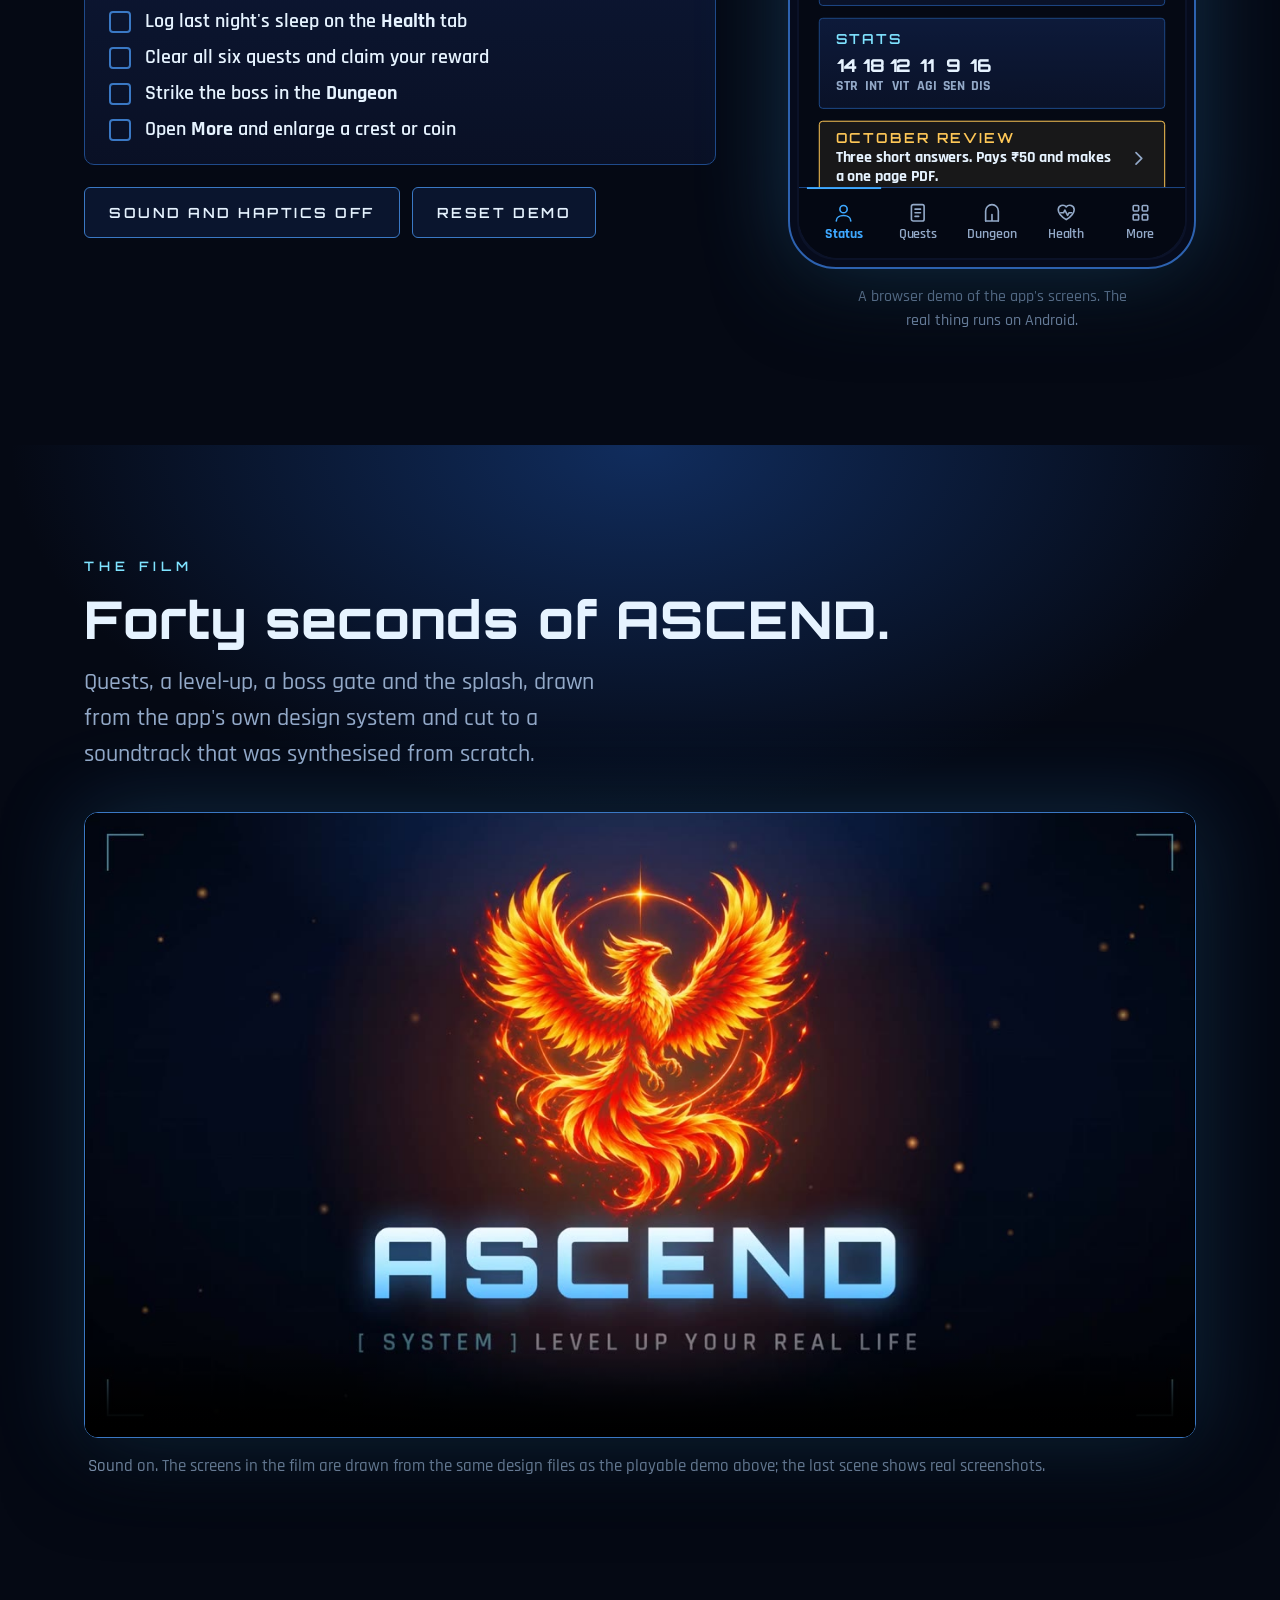
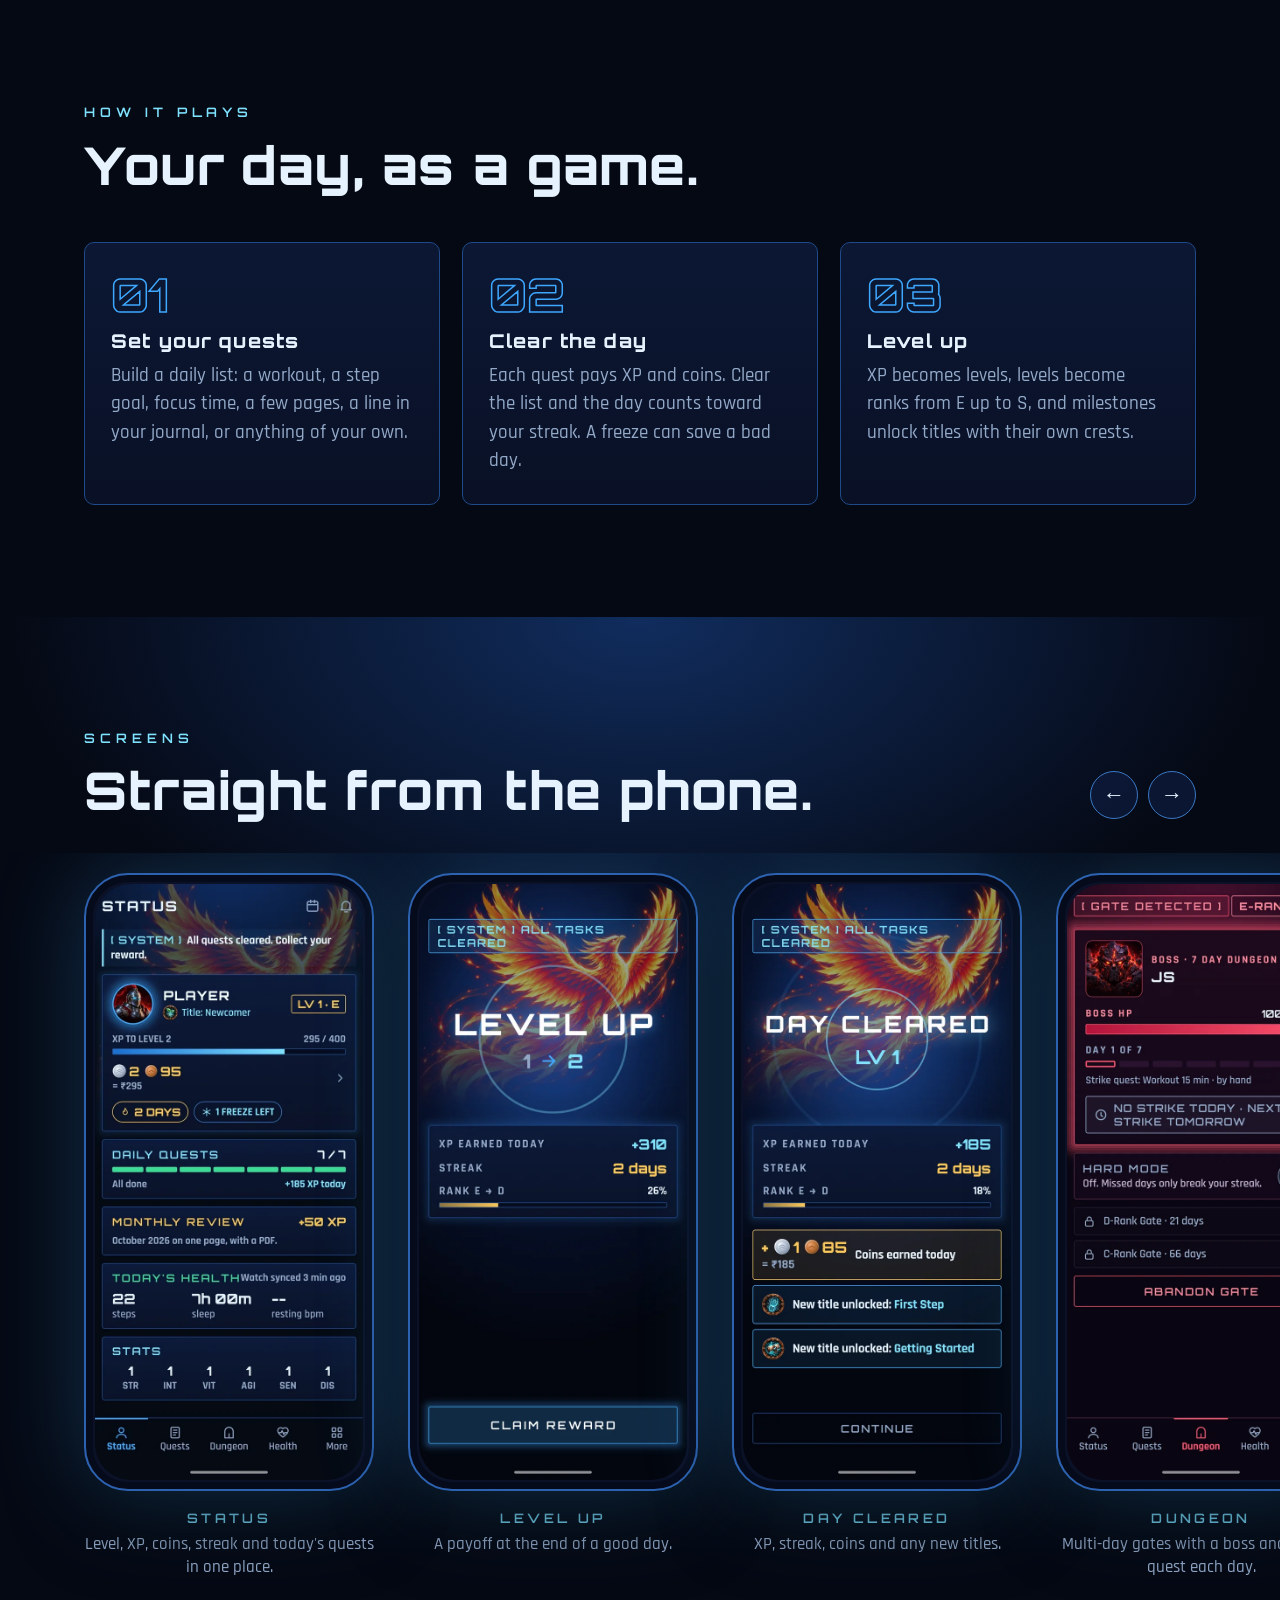
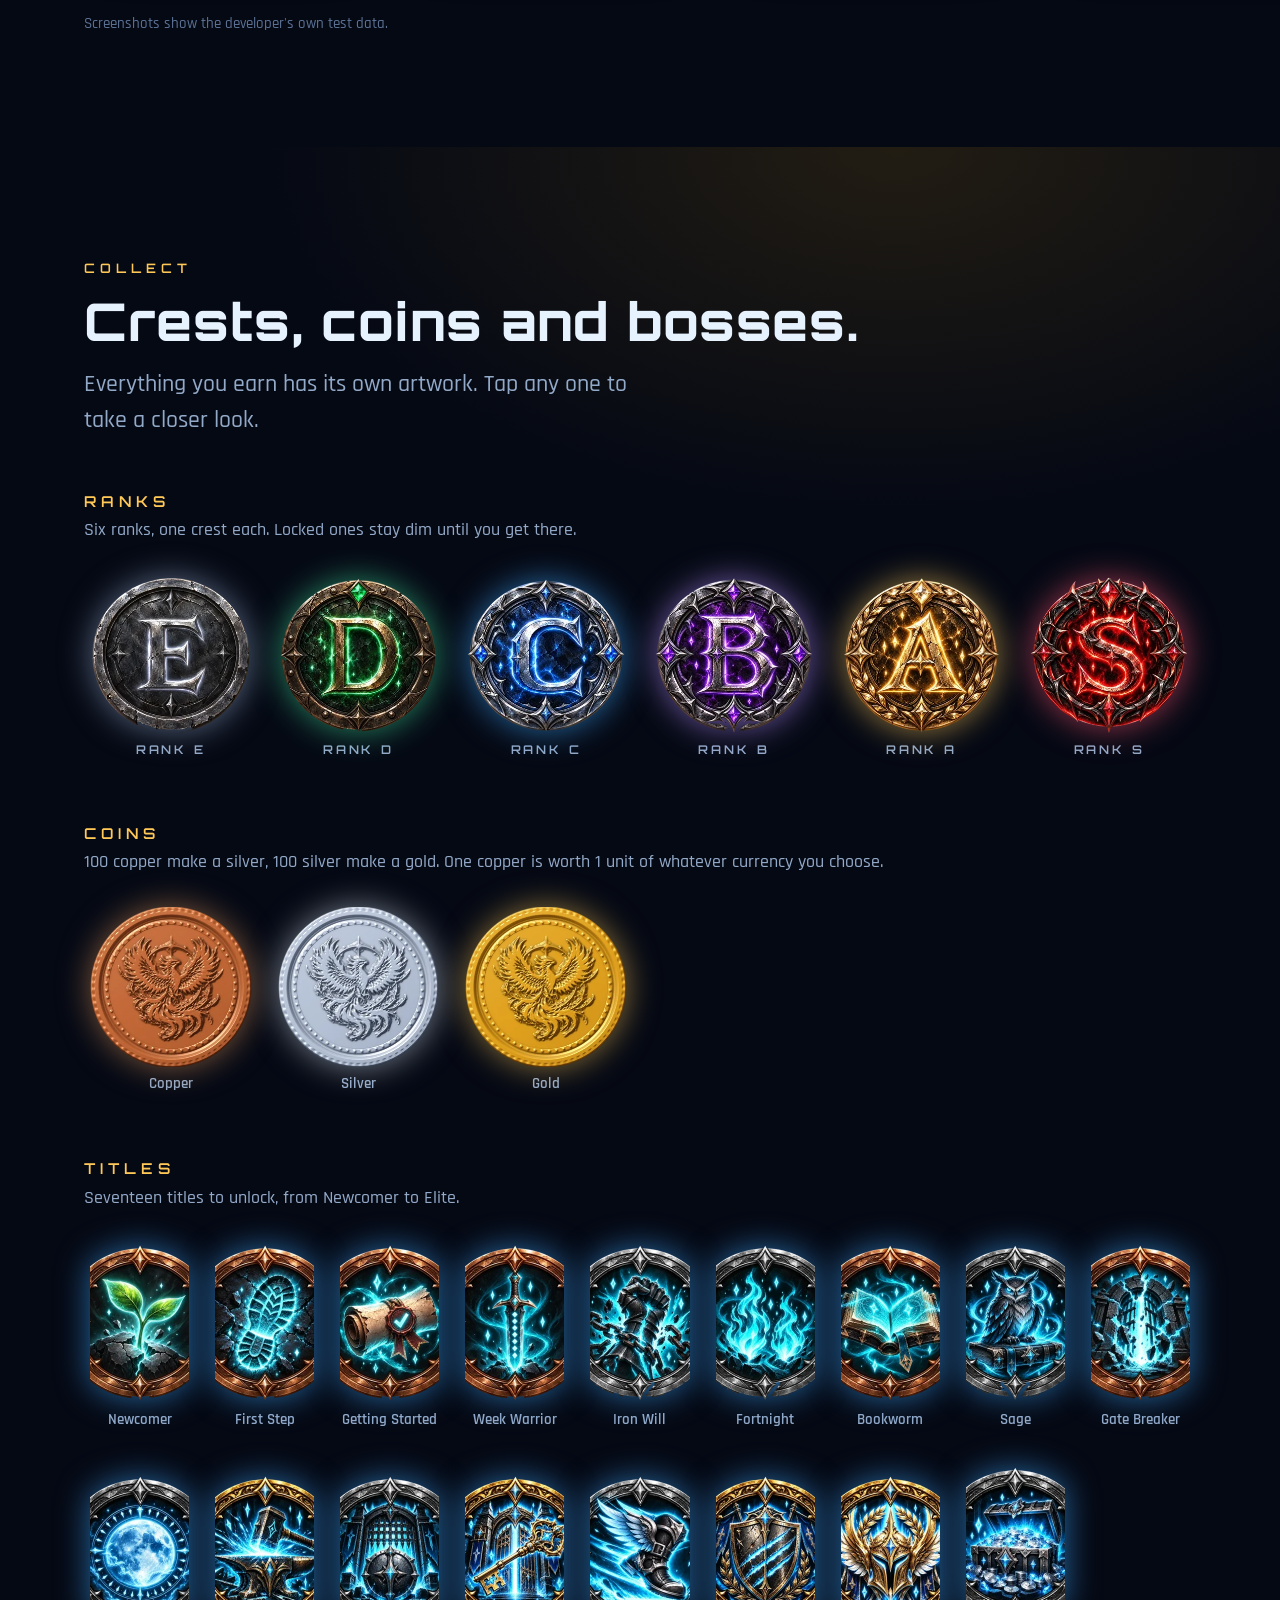
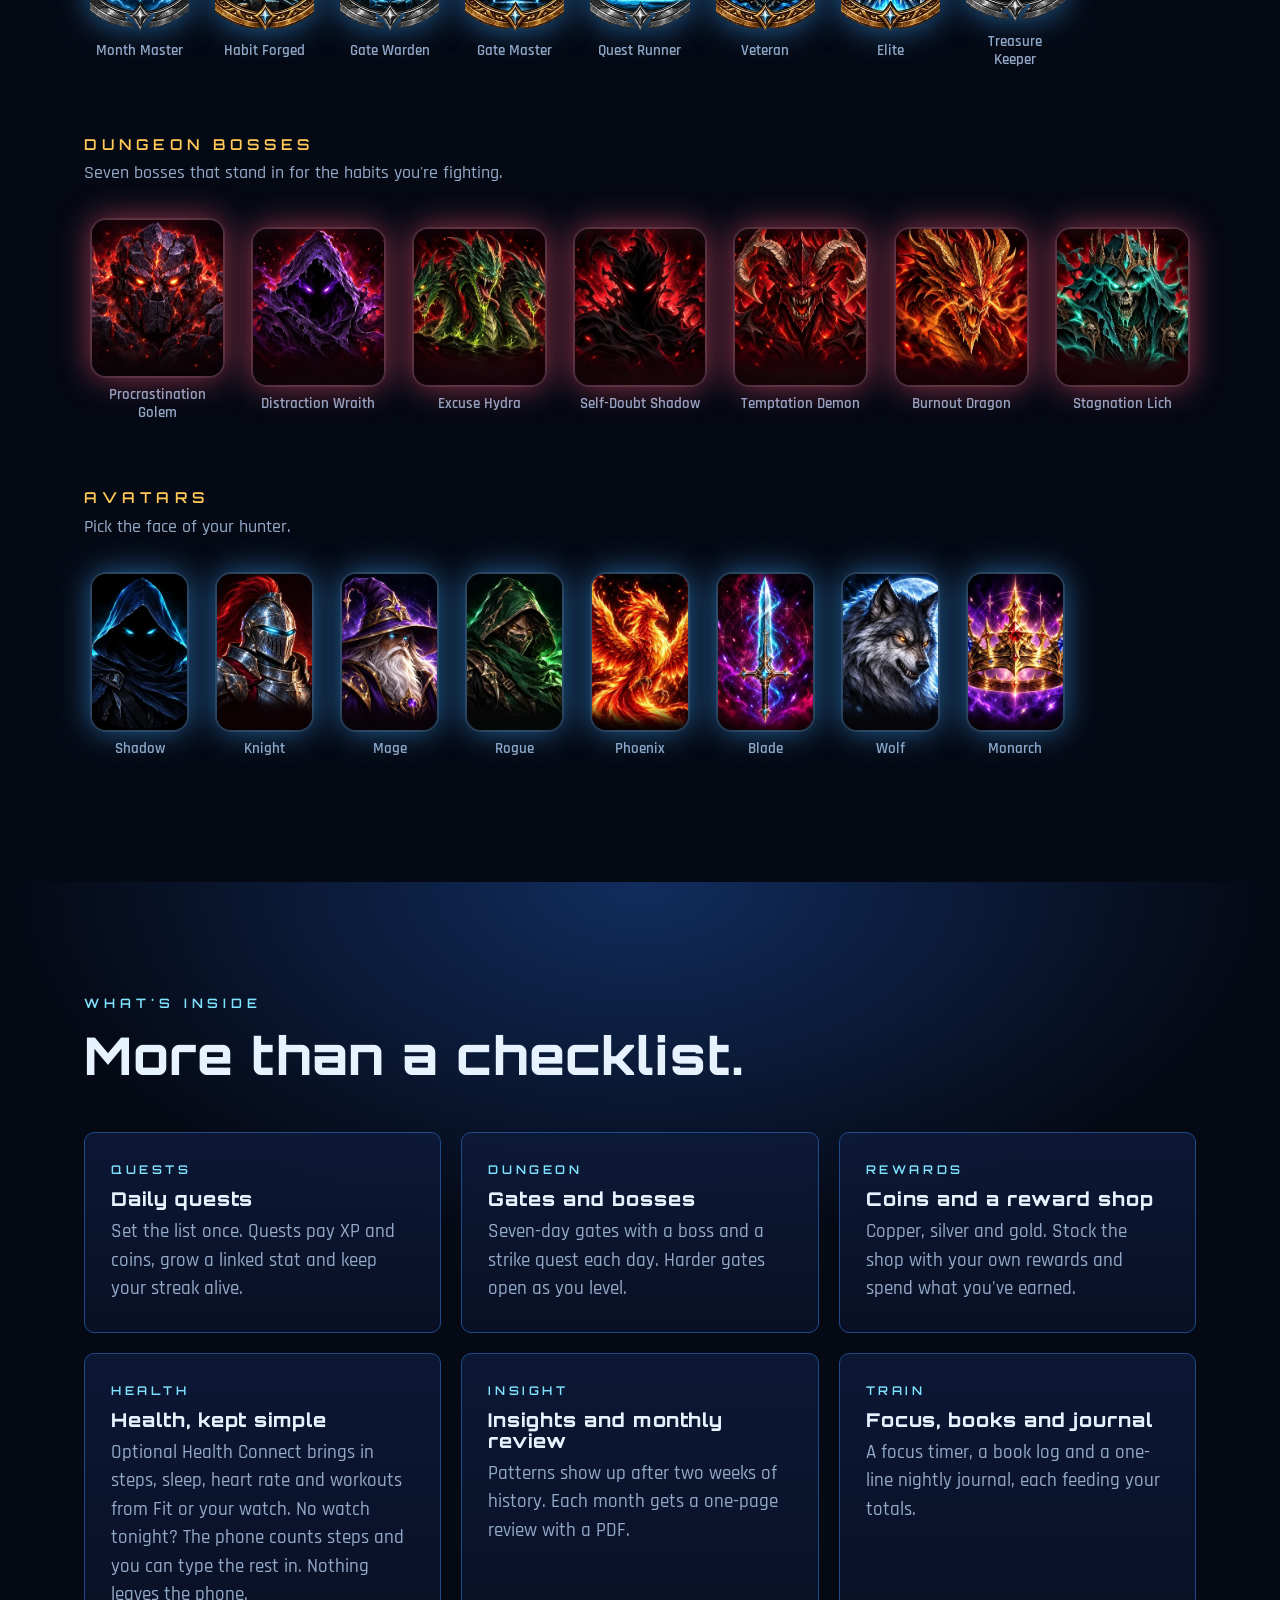
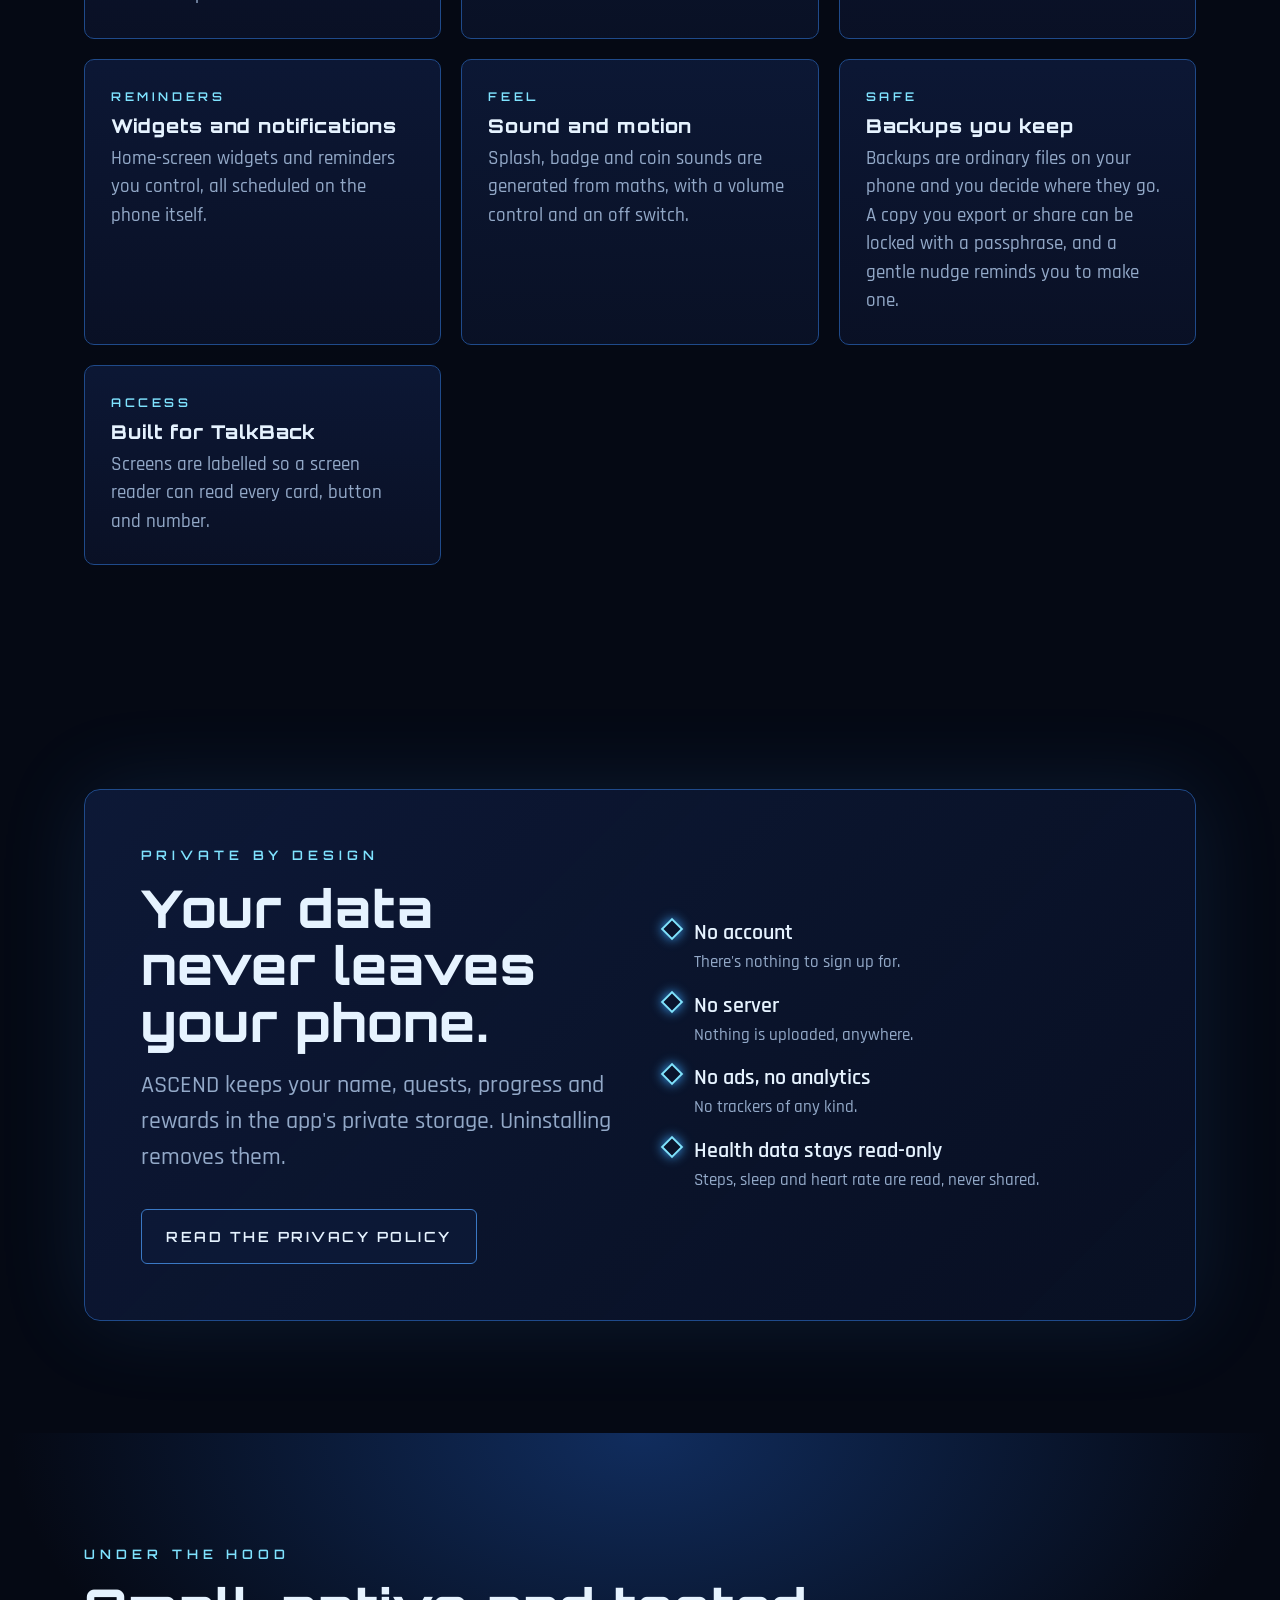
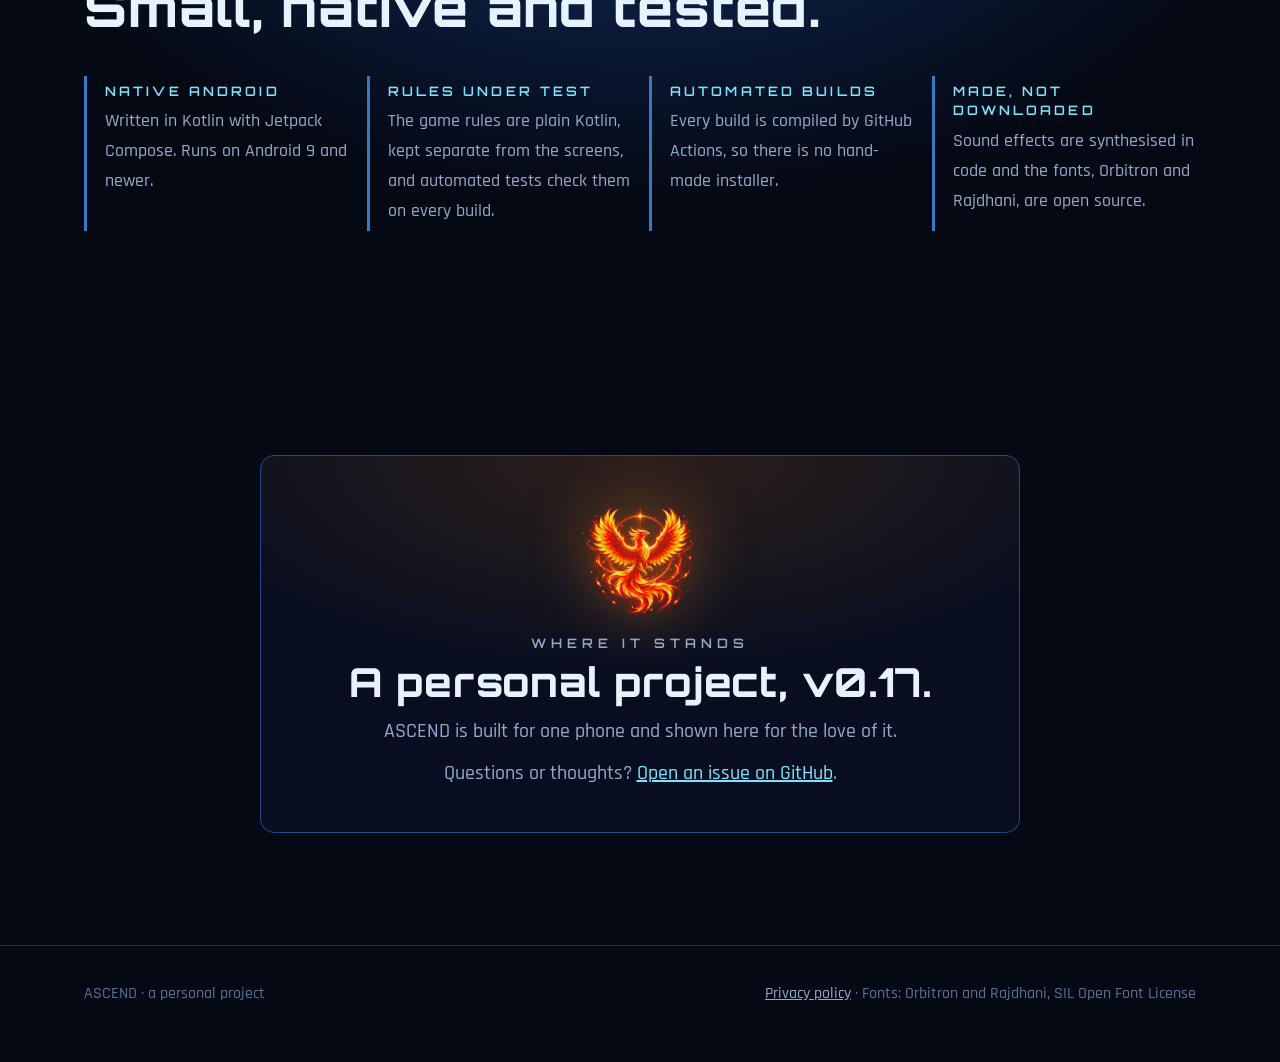
==== commit e8ea0d1c: "Showcase: tab title" ====
--- a/index.html
+++ b/index.html
@@ -3,7 +3,7 @@
 <head>
 <meta charset="utf-8">
 <meta name="viewport" content="width=device-width,initial-scale=1">
-<title>ASCEND — level up your real life</title>
+<title>ASCEND — level up your real life. Privately.</title>
 <meta name="description" content="ASCEND is a private, game-style life system for Android: daily quests, dungeon gates, ranks E to S, coins and a monthly review. Everything stays on your phone.">
 <meta name="theme-color" content="#050914">
 <link rel="canonical" href="https://techknowledgedev.github.io/Ascend-showcase/">
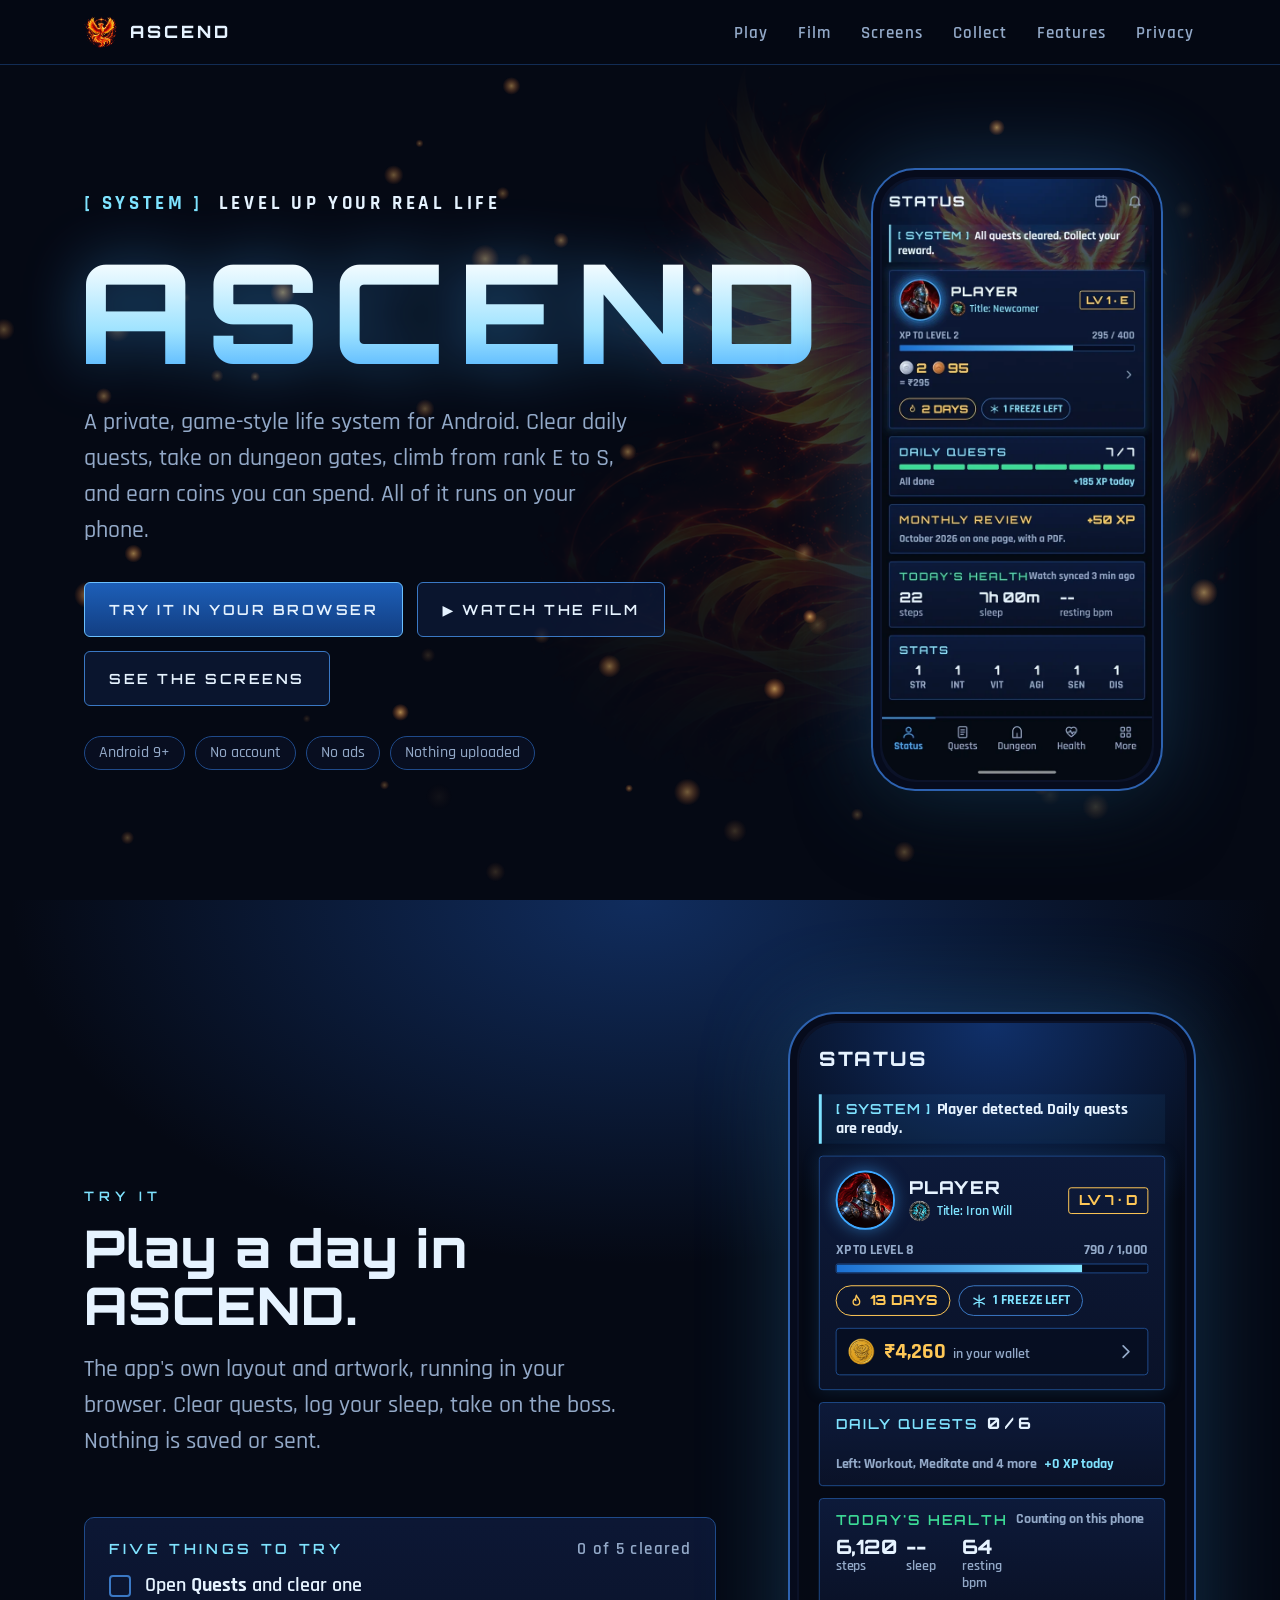
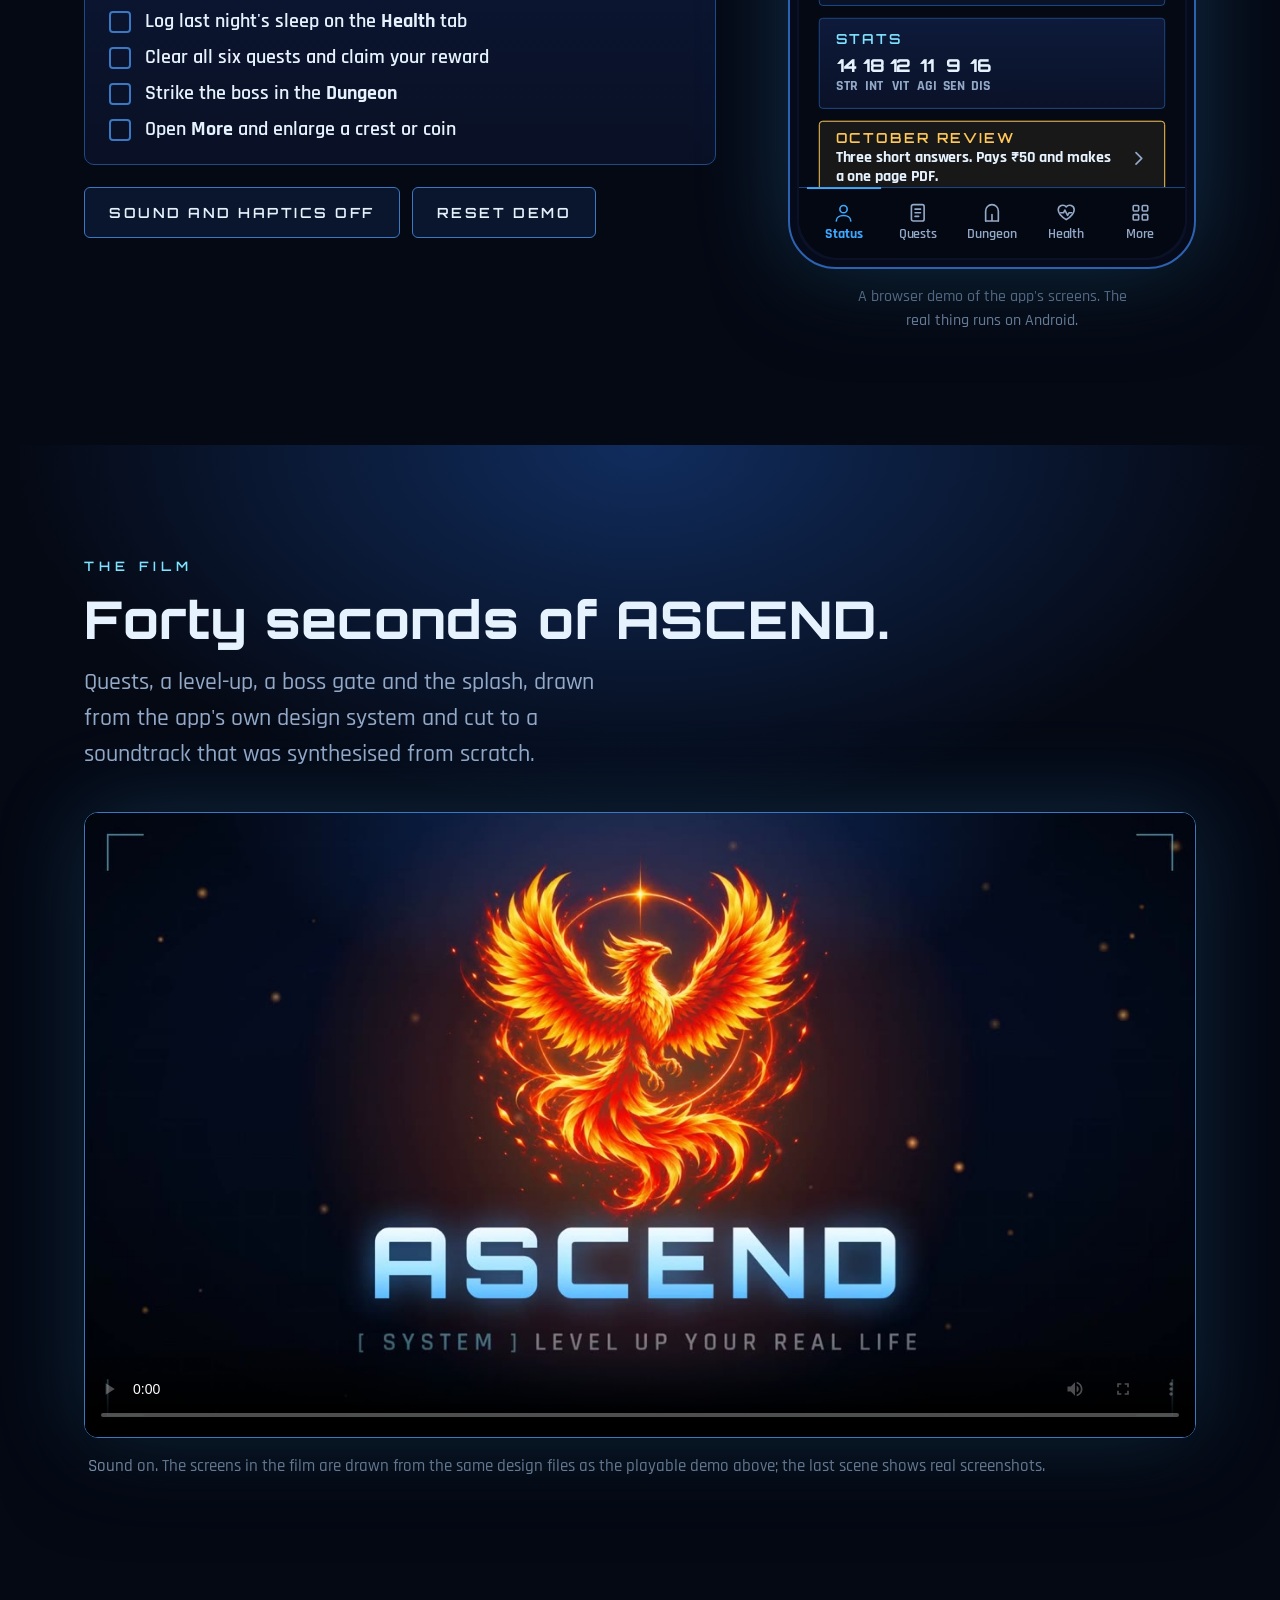
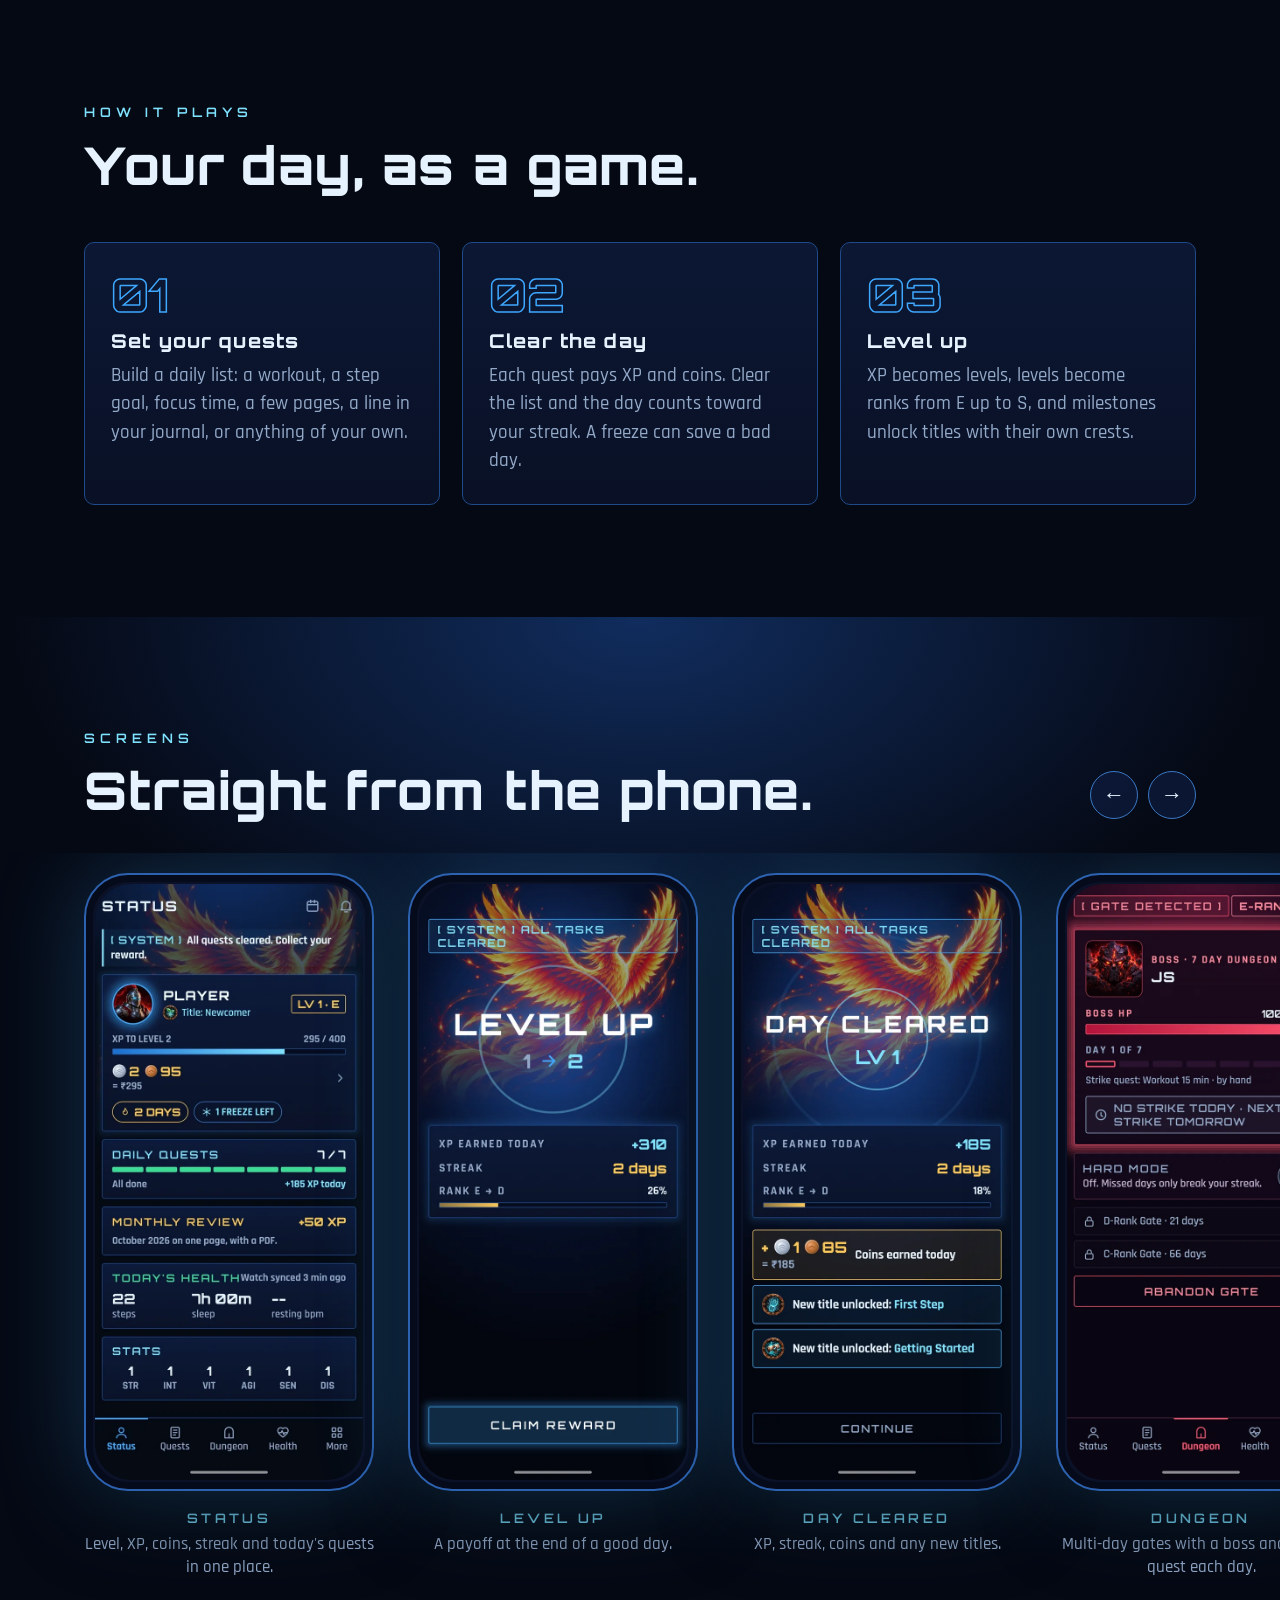
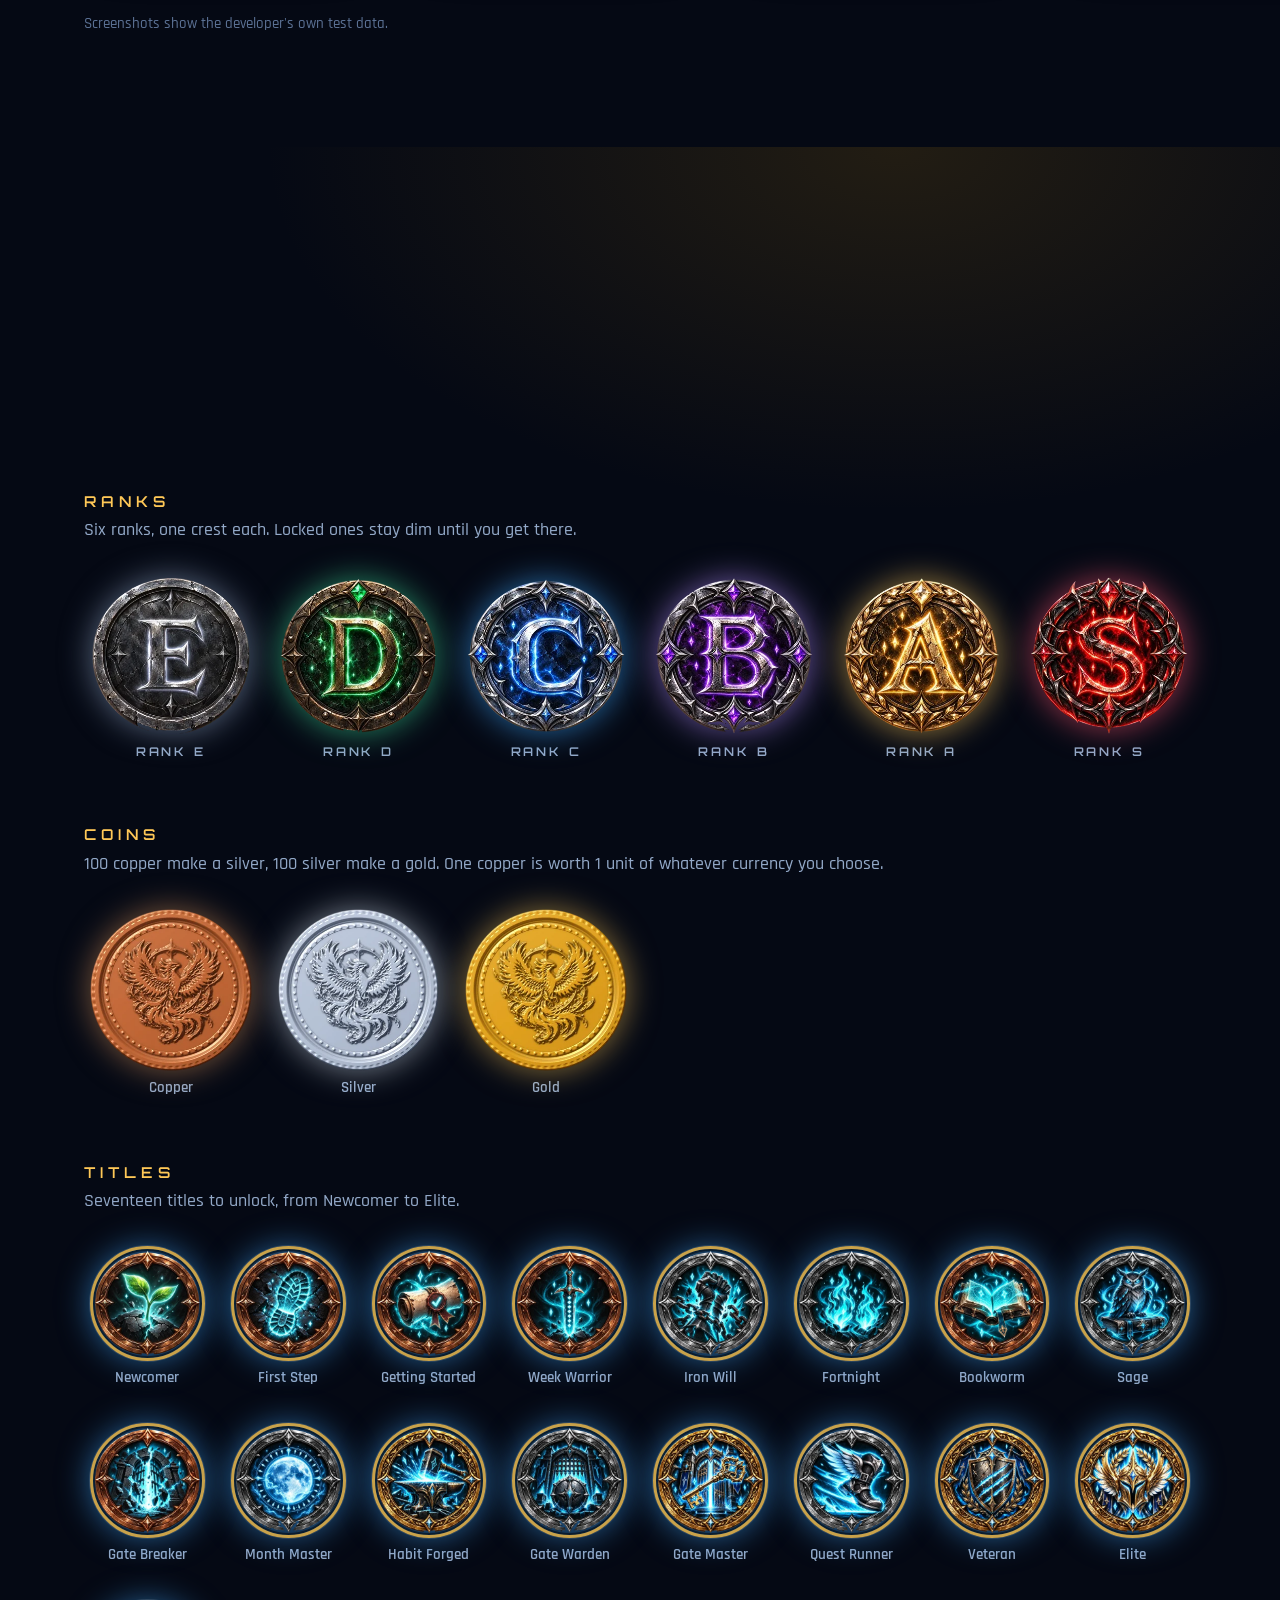
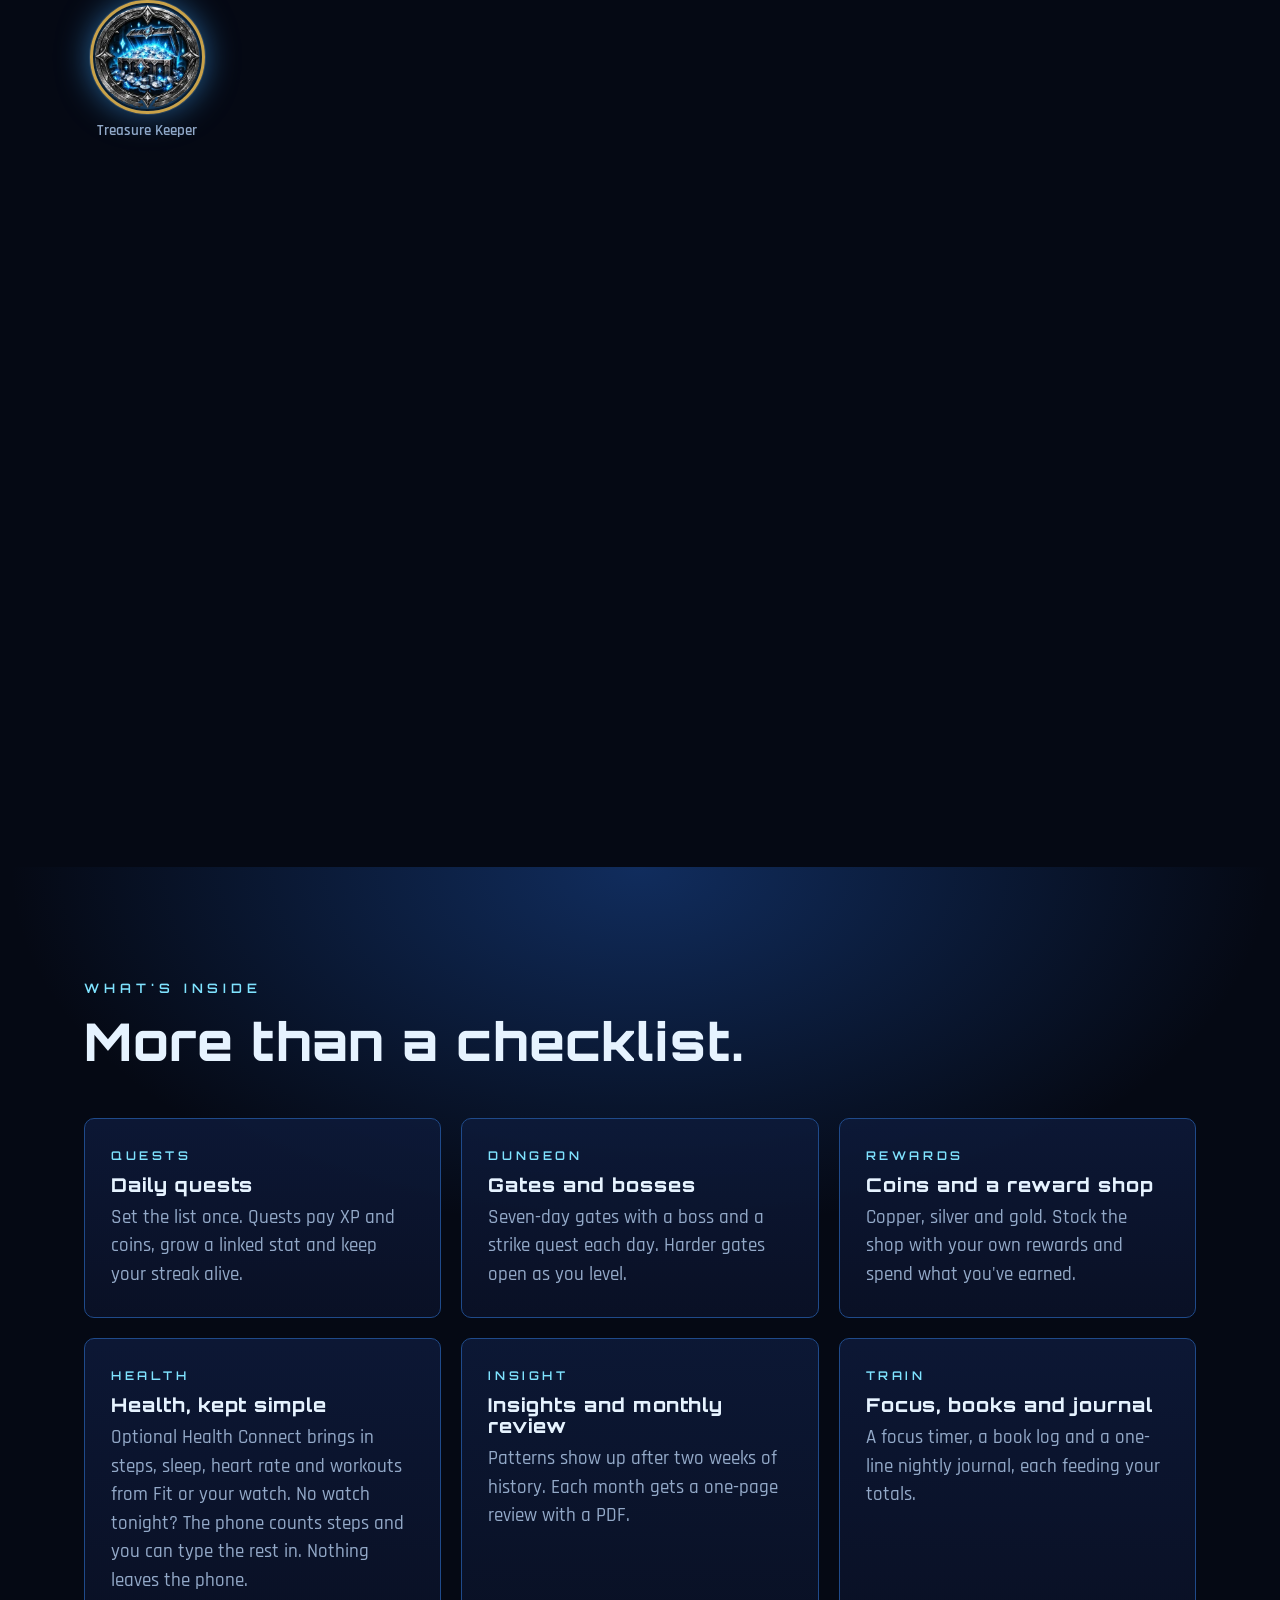
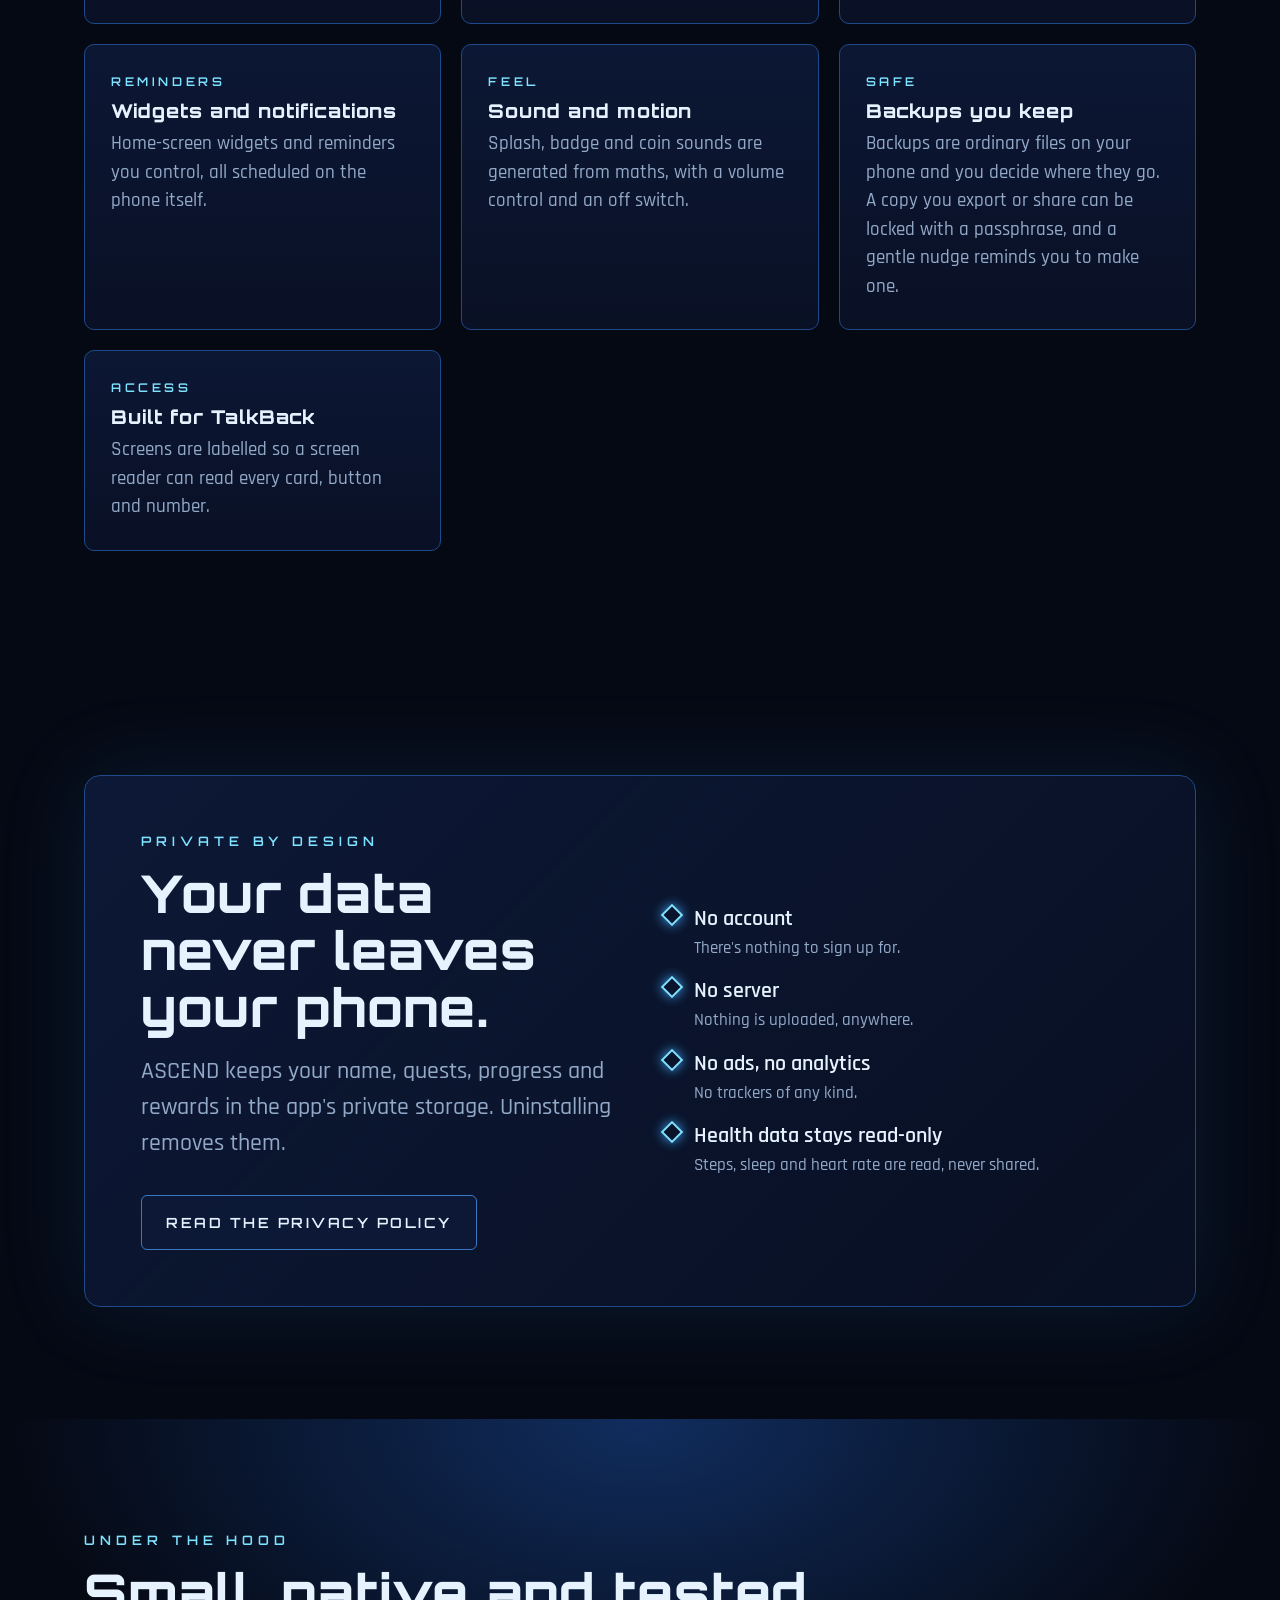
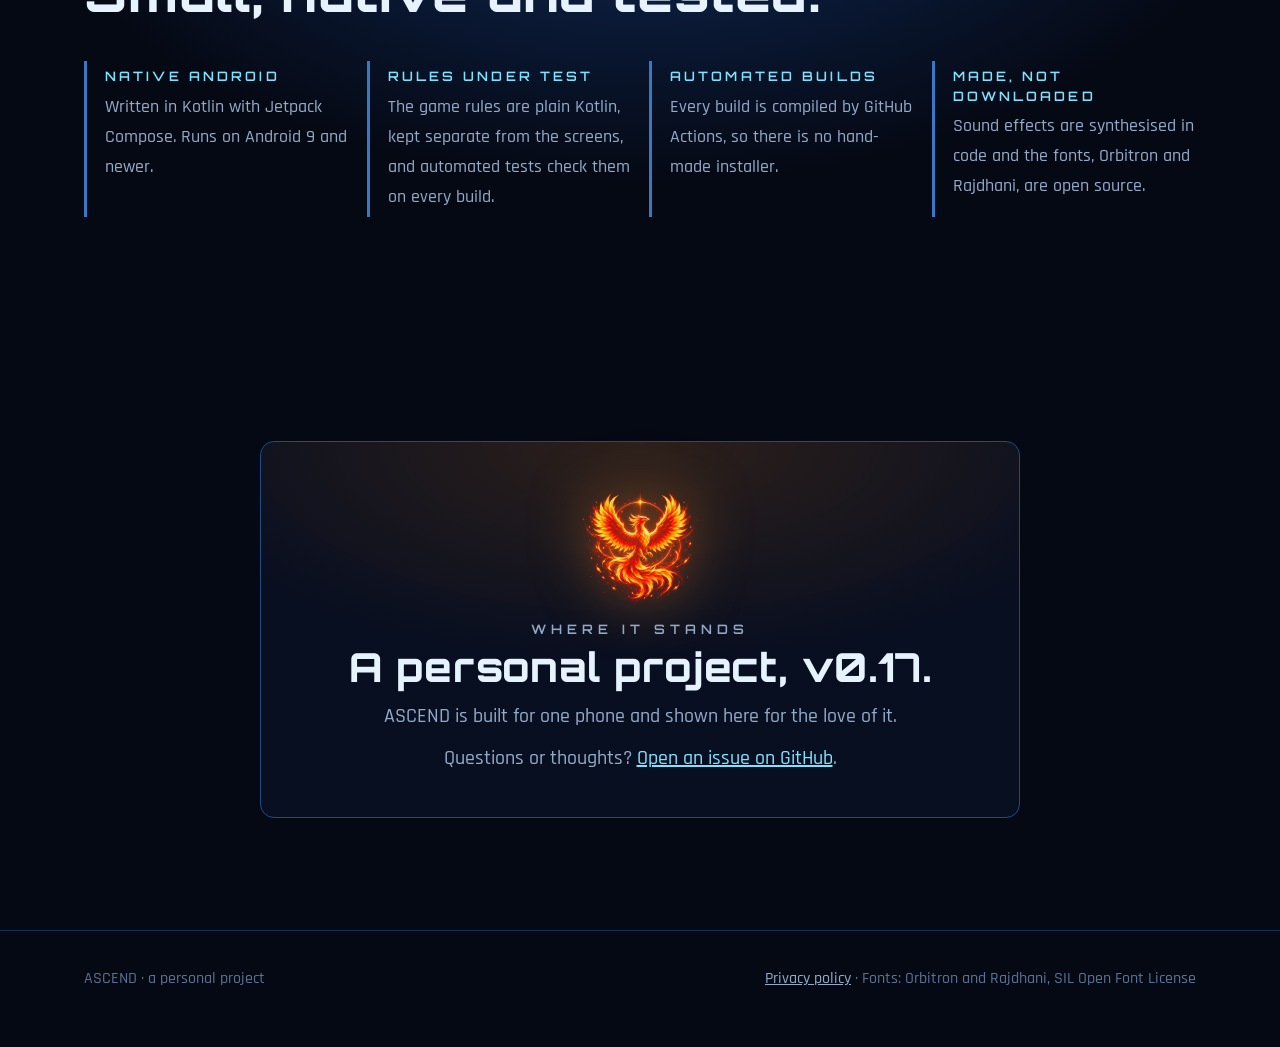
==== commit 75821ea0: "Showcase: round coin titles, fix stretched tile images, animated colour ring on enlarged images Co-A" ====
--- a/index.html
+++ b/index.html
@@ -141,10 +141,11 @@
 .tile{all:unset;box-sizing:border-box;cursor:zoom-in;display:block;text-align:center;border-radius:12px;padding:10px 6px 12px;transition:transform .25s,background .25s}
 .tile:hover,.tile:focus-visible{transform:translateY(-5px) scale(1.04);background:rgba(13,26,58,.7)}
 .tile:focus-visible{outline:3px solid var(--gold)}
-.tile img{width:100%;aspect-ratio:1;object-fit:cover;filter:drop-shadow(0 0 16px var(--g,rgba(62,168,255,.35)))}
+.tile img{width:100%;height:auto;aspect-ratio:1;object-fit:cover;filter:drop-shadow(0 0 16px var(--g,rgba(62,168,255,.35)))}
 .tile.sq img{border-radius:16px;border:2px solid rgba(255,255,255,.1)}
+.tile.rd img{border-radius:50%;border:3px solid #c9a24a;box-shadow:inset 0 0 0 2px rgba(0,0,0,.45),0 0 0 1px rgba(255,255,255,.12)}
 .tile span{display:block;margin-top:8px;font-size:15px;color:var(--muted);line-height:1.2;font-weight:600}
-.ranks{--w:150px}.coins{--w:170px}.titles{--w:104px}.bosses{--w:132px}.avs{--w:108px}
+.ranks{--w:150px}.coins{--w:170px}.titles{--w:116px}.bosses{--w:132px}.avs{--w:108px}
 .ranks .tile span{font-family:var(--display);font-size:12px;letter-spacing:.24em}
 
 /* lightbox */
@@ -156,6 +157,15 @@
 .lb .stagebox{position:relative;perspective:900px;width:min(78vw,440px);aspect-ratio:1}
 .lb img{width:100%;height:100%;object-fit:cover;transition:transform .12s ease-out;filter:drop-shadow(0 20px 40px rgba(0,0,0,.6));animation:pop .45s cubic-bezier(.2,1.3,.4,1)}
 .lb img.sq{border-radius:28px}
+.lb img.rd{border-radius:50%;border:5px solid #c9a24a;box-shadow:inset 0 0 0 3px rgba(0,0,0,.45)}
+@property --a{syntax:'<angle>';inherits:false;initial-value:0deg}
+.lb .stagebox::before{content:"";position:absolute;inset:-9px;border-radius:50%;padding:4px;pointer-events:none;
+  background:conic-gradient(from var(--a),#3ea8ff,#7a5cff,#ff5470,#ffc94d,#3ee0a8,#3ea8ff);
+  -webkit-mask:linear-gradient(#000 0 0) content-box,linear-gradient(#000 0 0);-webkit-mask-composite:xor;
+  mask:linear-gradient(#000 0 0) content-box exclude,linear-gradient(#000 0 0);
+  filter:drop-shadow(0 0 10px rgba(62,168,255,.7));animation:ring 3.2s linear infinite}
+.lb .stagebox.sqr::before{border-radius:36px}
+@keyframes ring{to{--a:360deg}}
 @keyframes pop{from{transform:scale(.7);opacity:0}}
 .lb h3{position:relative;font-size:clamp(22px,4vw,32px);letter-spacing:.1em;margin-top:16px}
 .lb p{position:relative;margin:0;color:var(--muted);font-size:21px;max-width:34ch}
@@ -213,6 +223,7 @@
   .lb .arr{width:44px;height:44px}
 }
 @media (prefers-reduced-motion:reduce){
+  .lb .stagebox::before{animation:none}
   html{scroll-behavior:auto}
   .hero .phone{animation:none}
   .js .reveal{opacity:1;transform:none;transition:none}
@@ -495,7 +506,7 @@
     var host = document.getElementById(id); groups[id] = items;
     items.forEach(function(it, i){
       var b = document.createElement('button');
-      b.className = 'tile' + (it.sq ? ' sq' : ''); b.type = 'button';
+      b.className = 'tile' + (it.sq ? ' sq' : '') + (it.rd ? ' rd' : ''); b.type = 'button';
       b.style.setProperty('--g', it.glow);
       b.setAttribute('aria-label', 'Enlarge ' + it.title);
       b.innerHTML = '<img loading="lazy" decoding="async" width="160" height="160" alt=""><span></span>';
@@ -506,7 +517,7 @@
   }
   build('g-ranks', RANKS.map(function(r){return {src:A+'badge_rank_'+r[0]+'.webp',title:r[1],line:r[2],glow:r[3]+'99',label:r[1].toUpperCase()}}));
   build('g-coins', COINS.map(function(c){return {src:A+'coin_'+c[0]+'.webp',title:c[1],line:c[2],glow:c[3]+'88',label:c[1]}}));
-  build('g-titles', TITLES.map(function(t){return {src:A+'badge_title_'+t[0]+'.webp',title:t[1],line:t[2],glow:'rgba(62,168,255,.6)',label:t[1]}}));
+  build('g-titles', TITLES.map(function(t){return {src:A+'badge_title_'+t[0]+'.webp',title:t[1],line:t[2],glow:'rgba(62,168,255,.6)',rd:1,label:t[1]}}));
   build('g-bosses', BOSSES.map(function(b){return {src:A+'boss_'+b[0]+'.webp',title:b[1],line:'A boss for the habit you want to beat.',glow:'rgba(255,84,112,.6)',sq:1,label:b[1].replace('The ','')}}));
   build('g-avs', AVS.map(function(a){return {src:A+'avatar_'+a+'.webp',title:cap(a),line:'An avatar for your hunter.',glow:'rgba(62,168,255,.6)',sq:1,label:cap(a)}}));
 
@@ -516,7 +527,8 @@
   var cur = {g:null,i:0,opener:null};
   function show(){
     var it = groups[cur.g][cur.i];
-    li.classList.remove('sq'); if (it.sq) li.classList.add('sq');
+    li.classList.remove('sq','rd'); if (it.sq) li.classList.add('sq'); if (it.rd) li.classList.add('rd');
+    ls.classList.toggle('sqr', !!it.sq);
     li.style.animation = 'none'; void li.offsetWidth; li.style.animation = '';
     li.src = it.src; li.alt = it.title; lt.textContent = it.title; ll.textContent = it.line;
     lh.style.setProperty('--g', it.glow); li.style.transform = '';
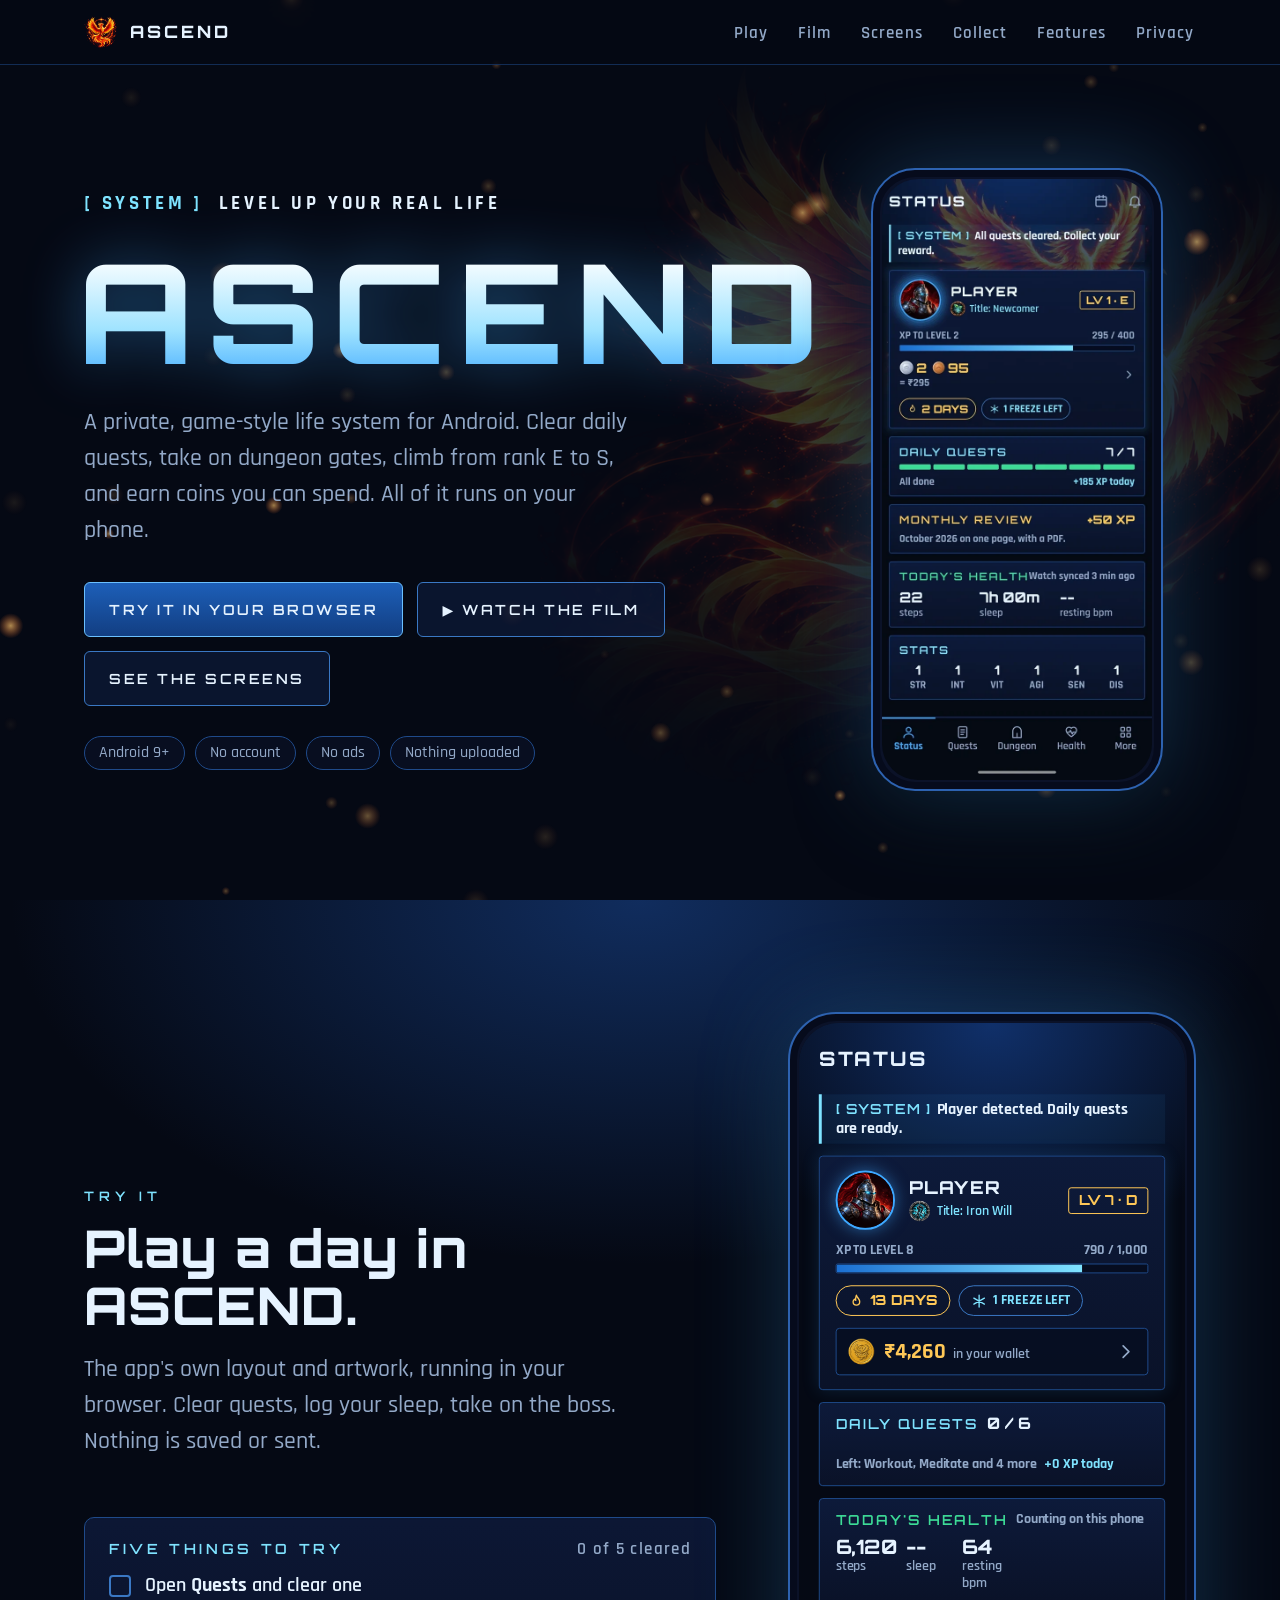
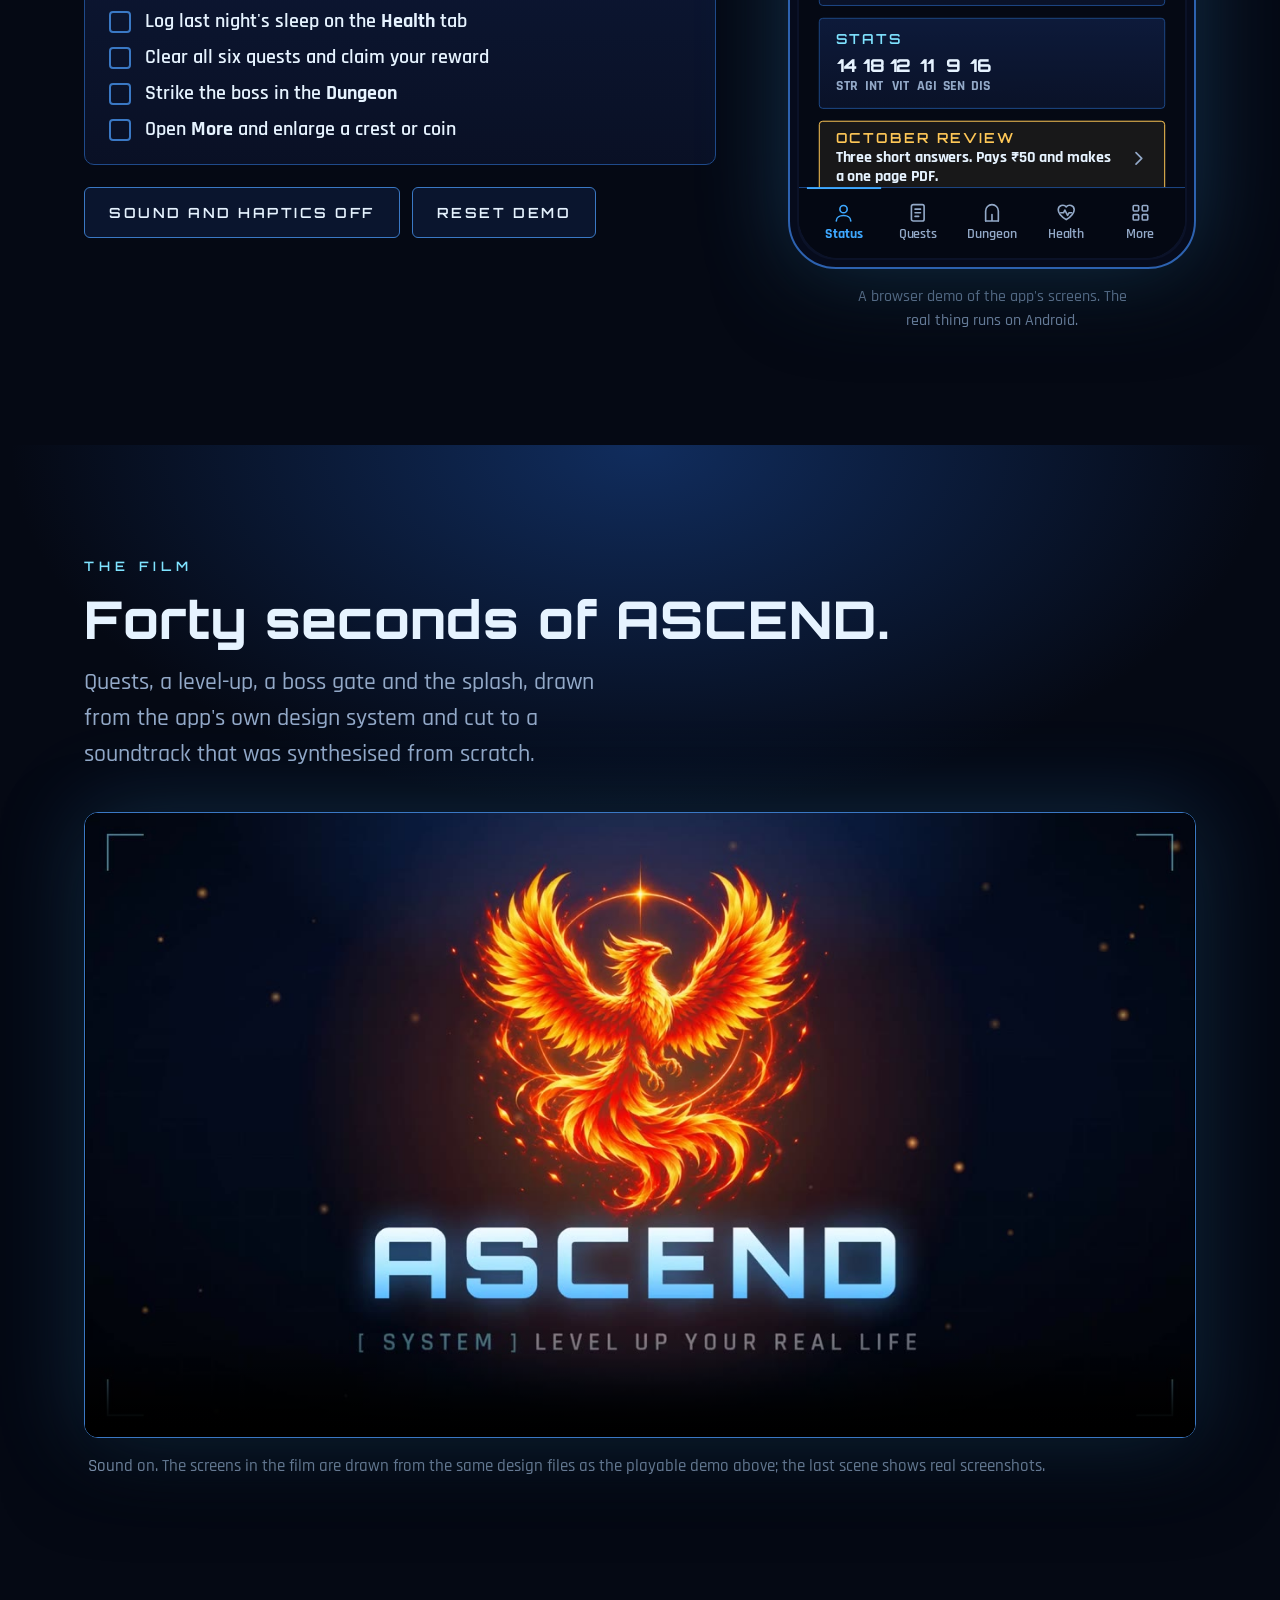
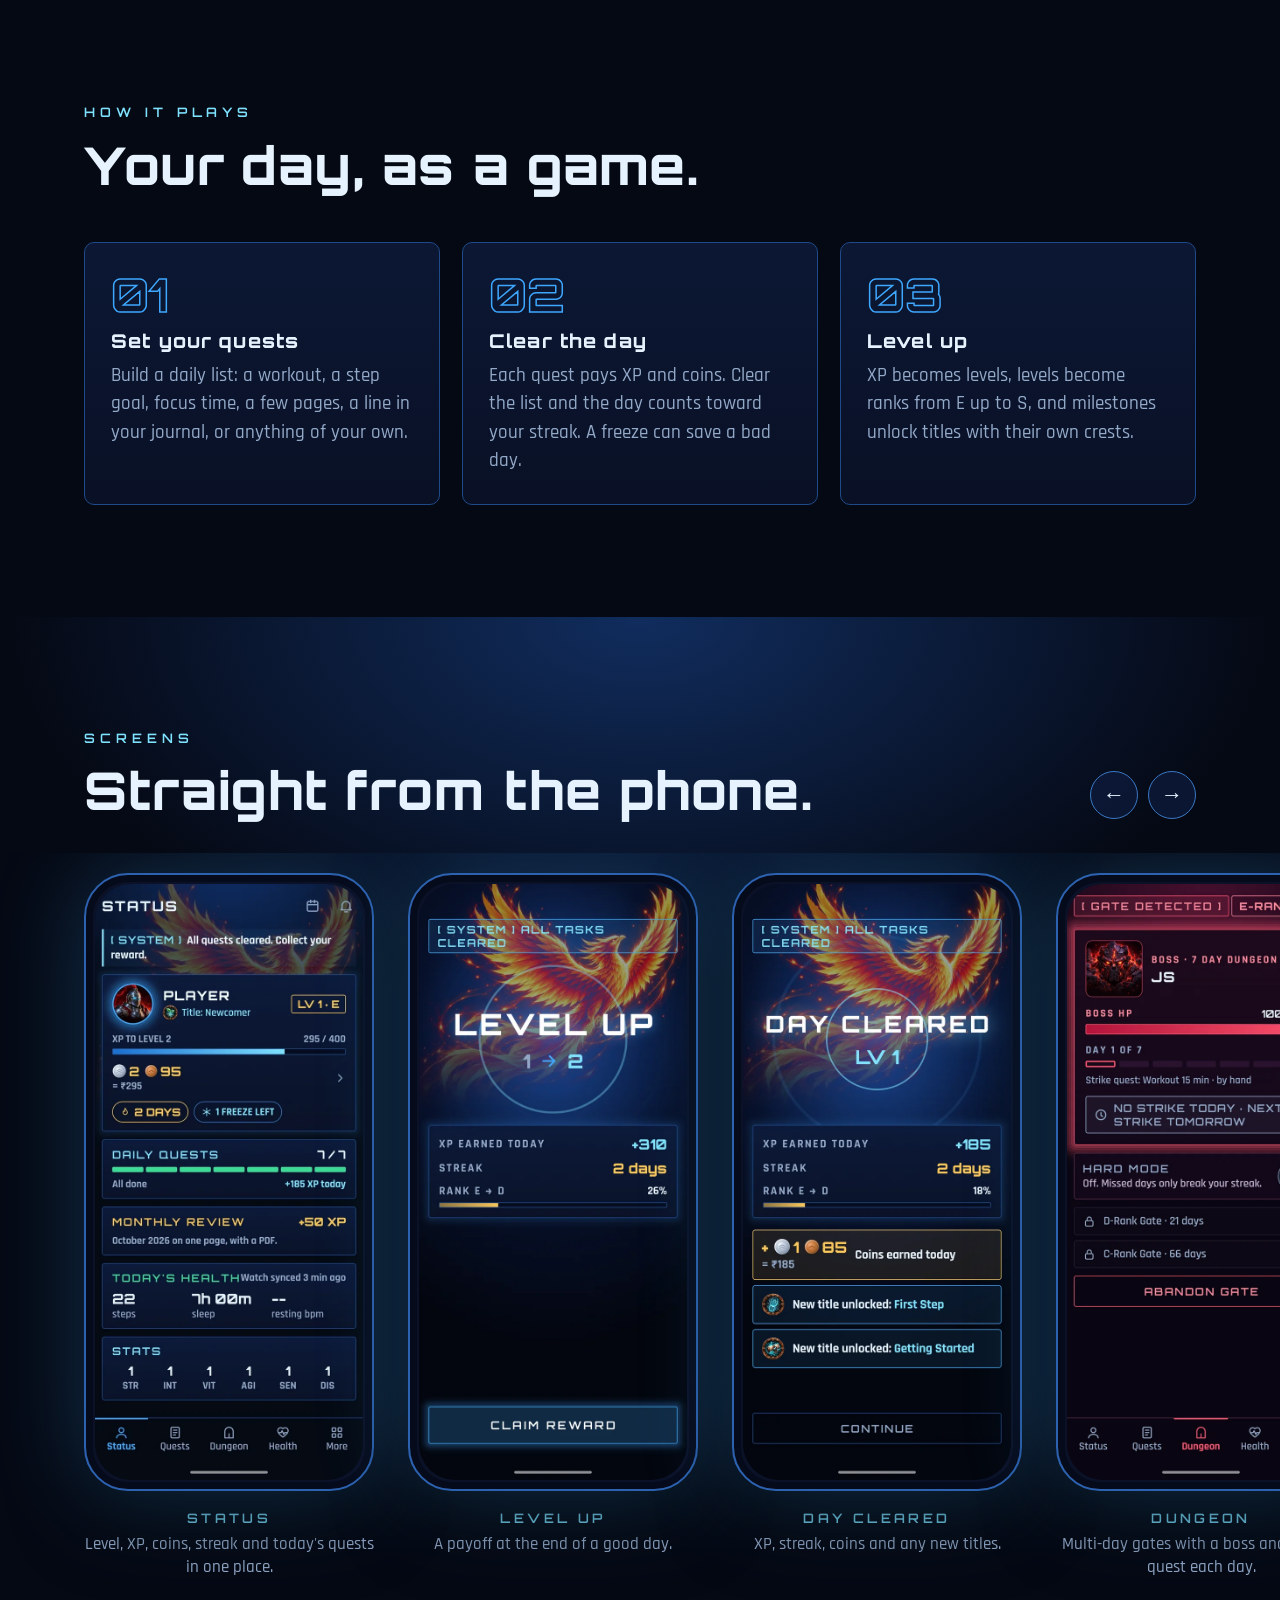
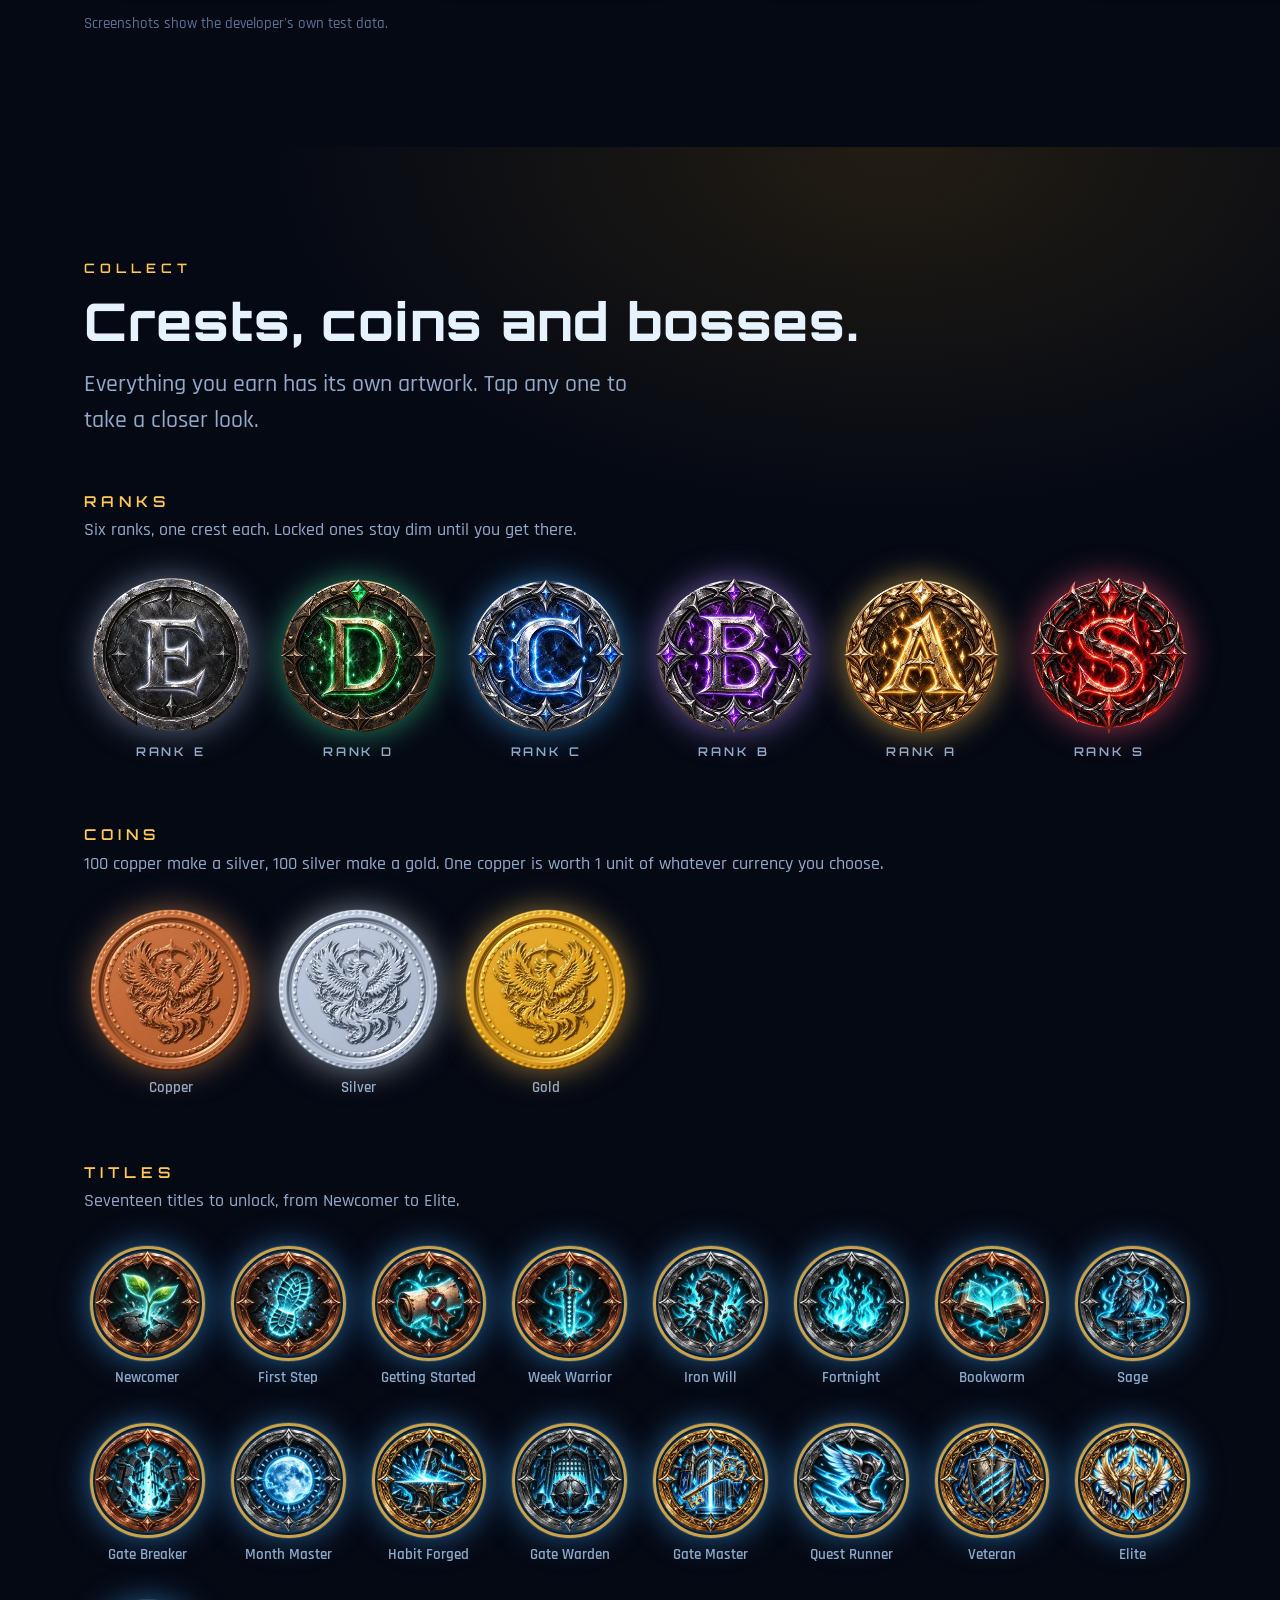
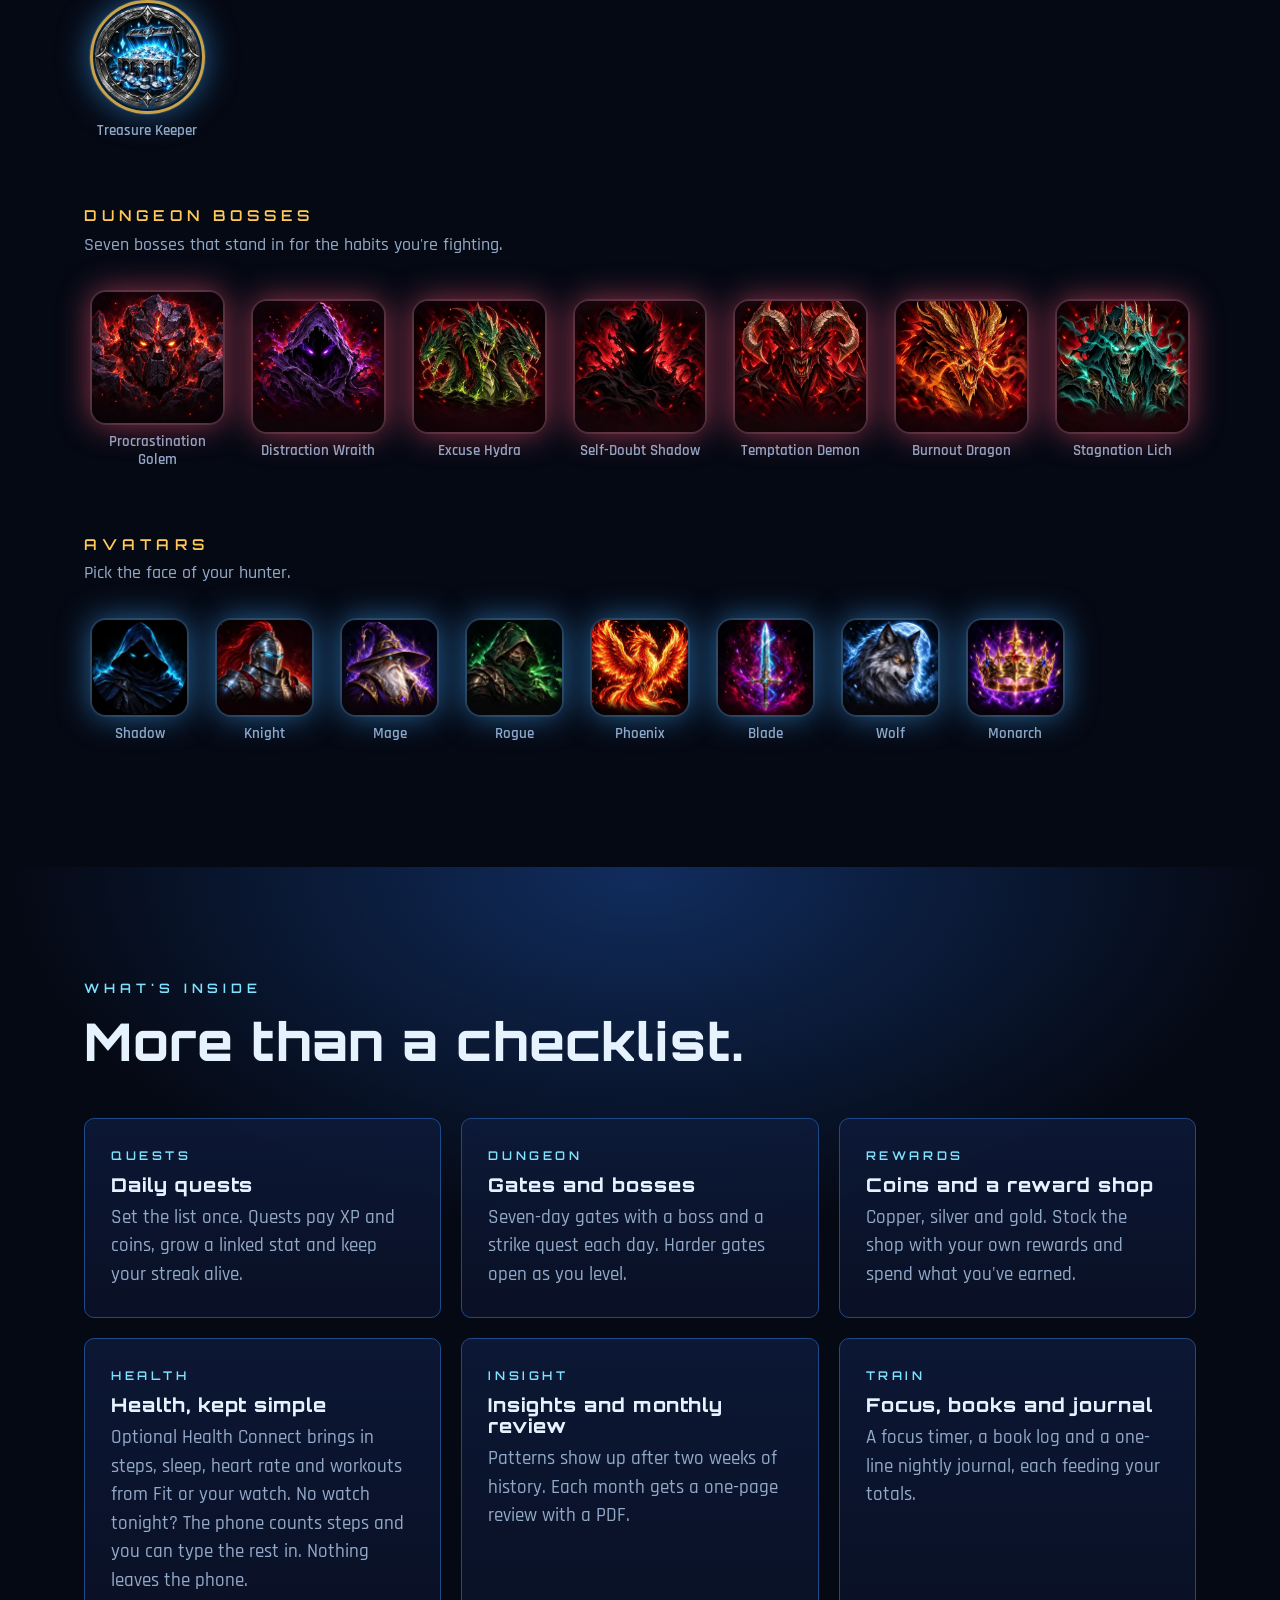
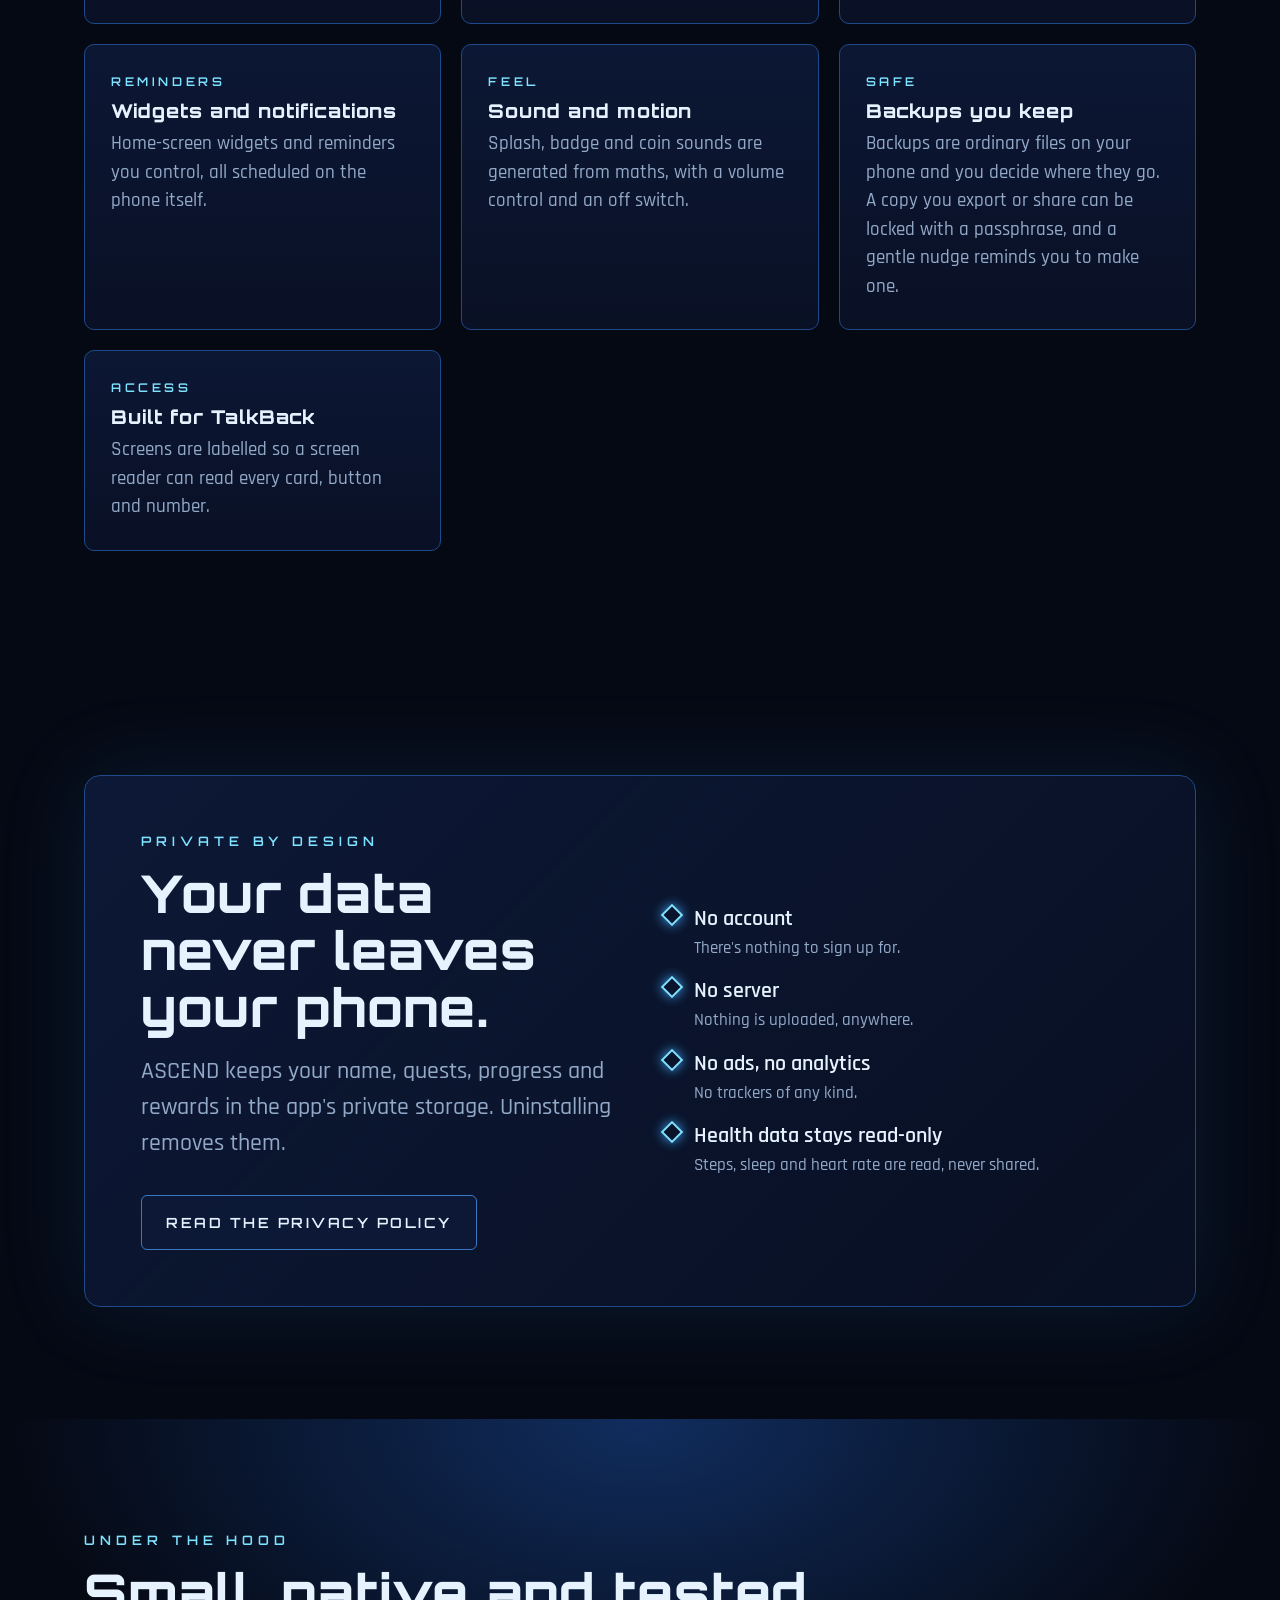
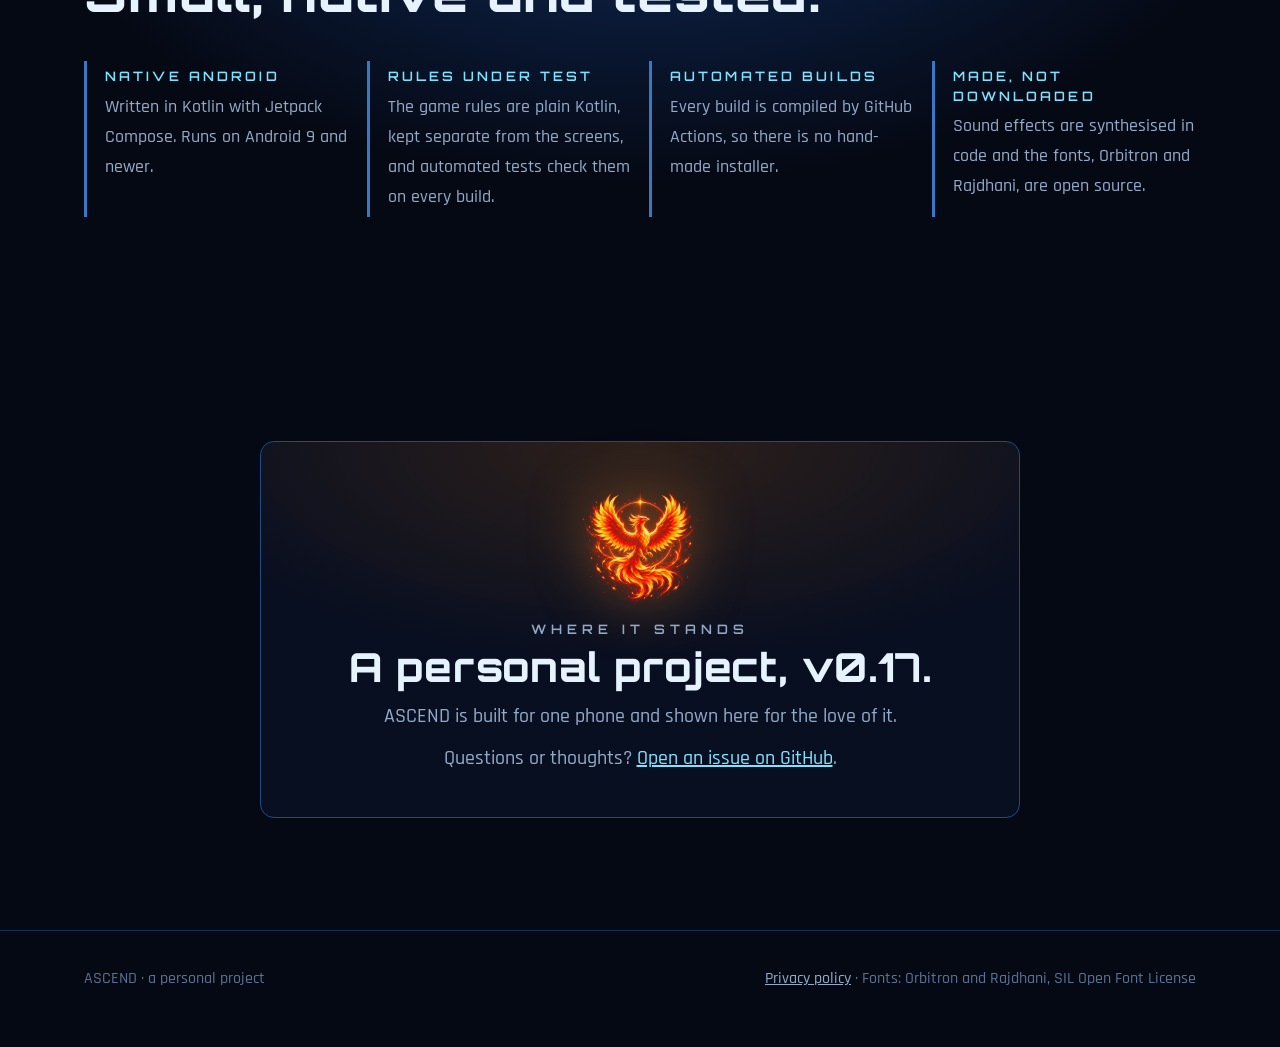
==== commit a49f31da: "Showcase: enlarged images get a small comet pointer with a trailing line in app colours Co-Authored-" ====
--- a/index.html
+++ b/index.html
@@ -159,8 +159,8 @@
 .lb img.sq{border-radius:28px}
 .lb img.rd{border-radius:50%;border:5px solid #c9a24a;box-shadow:inset 0 0 0 3px rgba(0,0,0,.45)}
 @property --a{syntax:'<angle>';inherits:false;initial-value:0deg}
-.lb .stagebox::before{content:"";position:absolute;inset:-9px;border-radius:50%;padding:4px;pointer-events:none;
-  background:conic-gradient(from var(--a),#3ea8ff,#7a5cff,#ff5470,#ffc94d,#3ee0a8,#3ea8ff);
+.lb .stagebox::before{content:"";position:absolute;inset:-9px;border-radius:50%;padding:3px;pointer-events:none;
+  background:conic-gradient(from var(--a),transparent 0 235deg,rgba(62,168,255,.25) 250deg,#3ea8ff 296deg,#7a5cff 326deg,#ffc94d 350deg,#fff 358deg,transparent 358.5deg);
   -webkit-mask:linear-gradient(#000 0 0) content-box,linear-gradient(#000 0 0);-webkit-mask-composite:xor;
   mask:linear-gradient(#000 0 0) content-box exclude,linear-gradient(#000 0 0);
   filter:drop-shadow(0 0 10px rgba(62,168,255,.7));animation:ring 3.2s linear infinite}
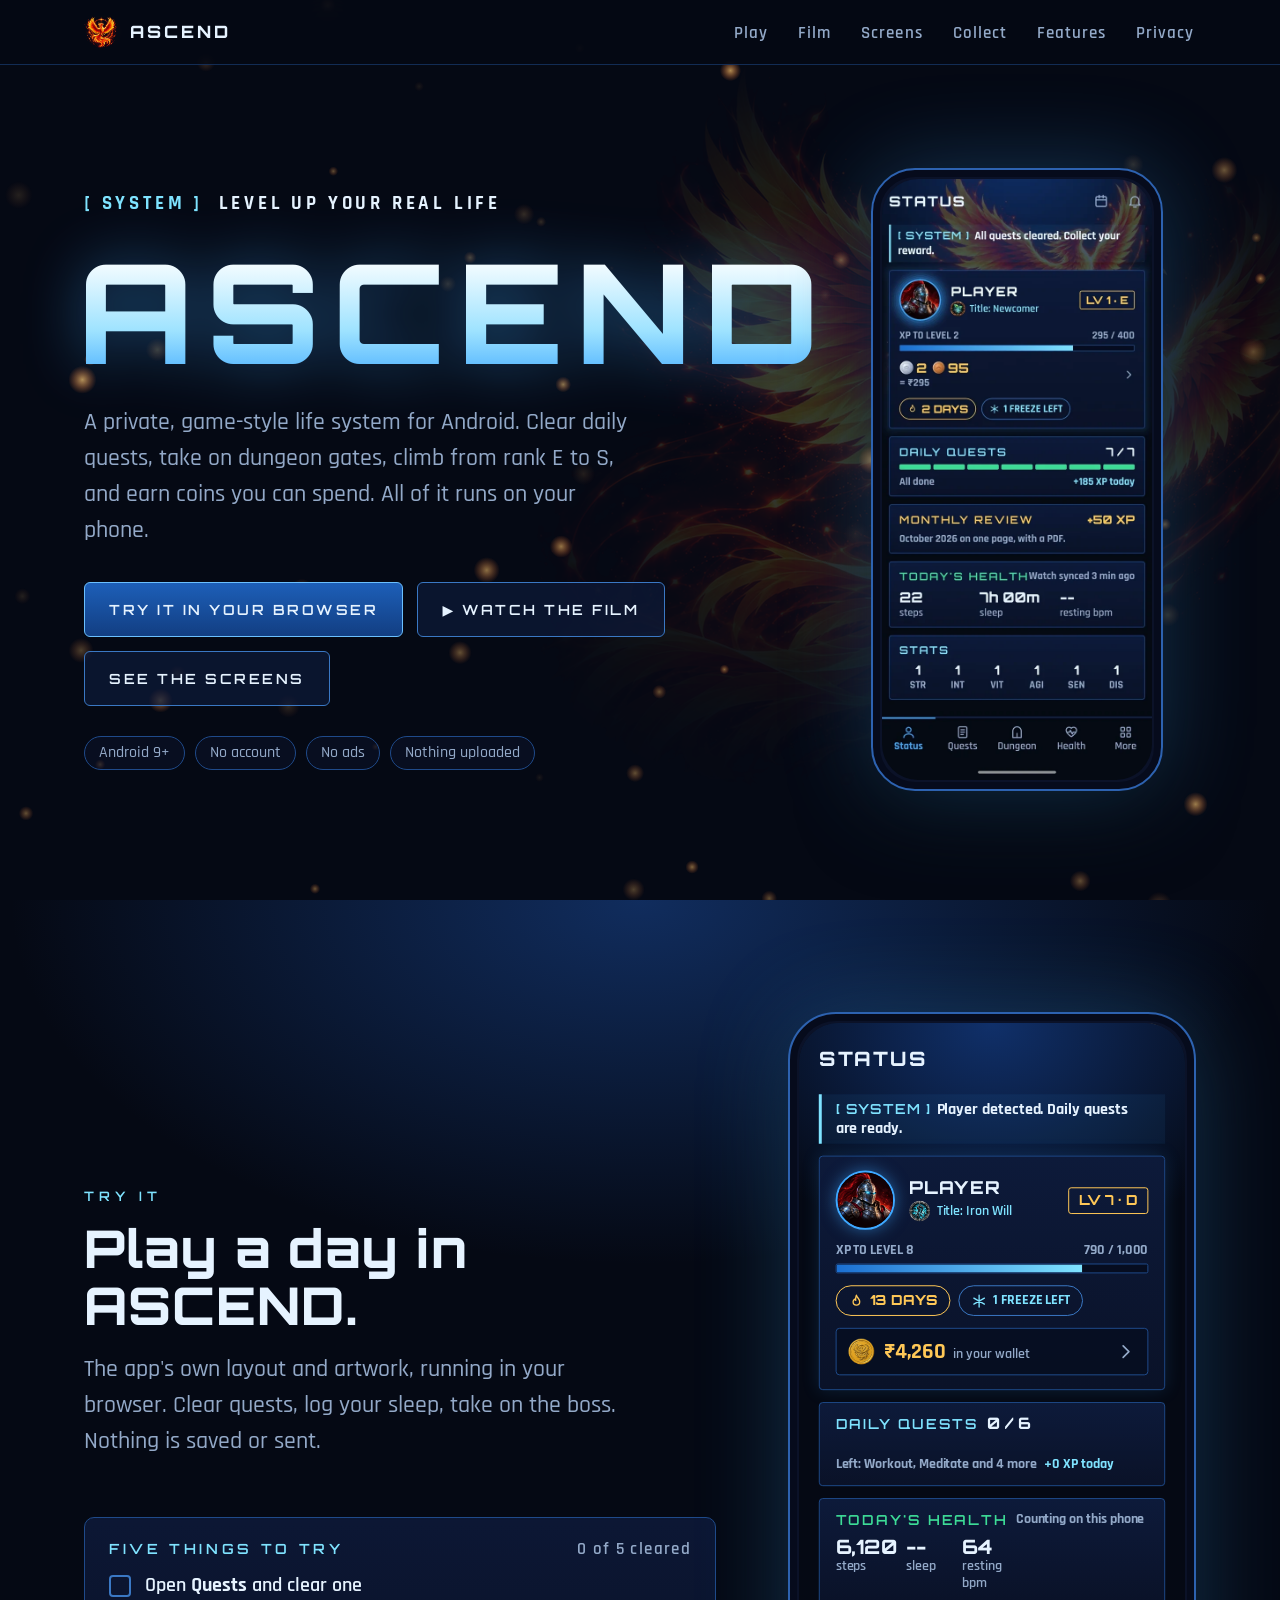
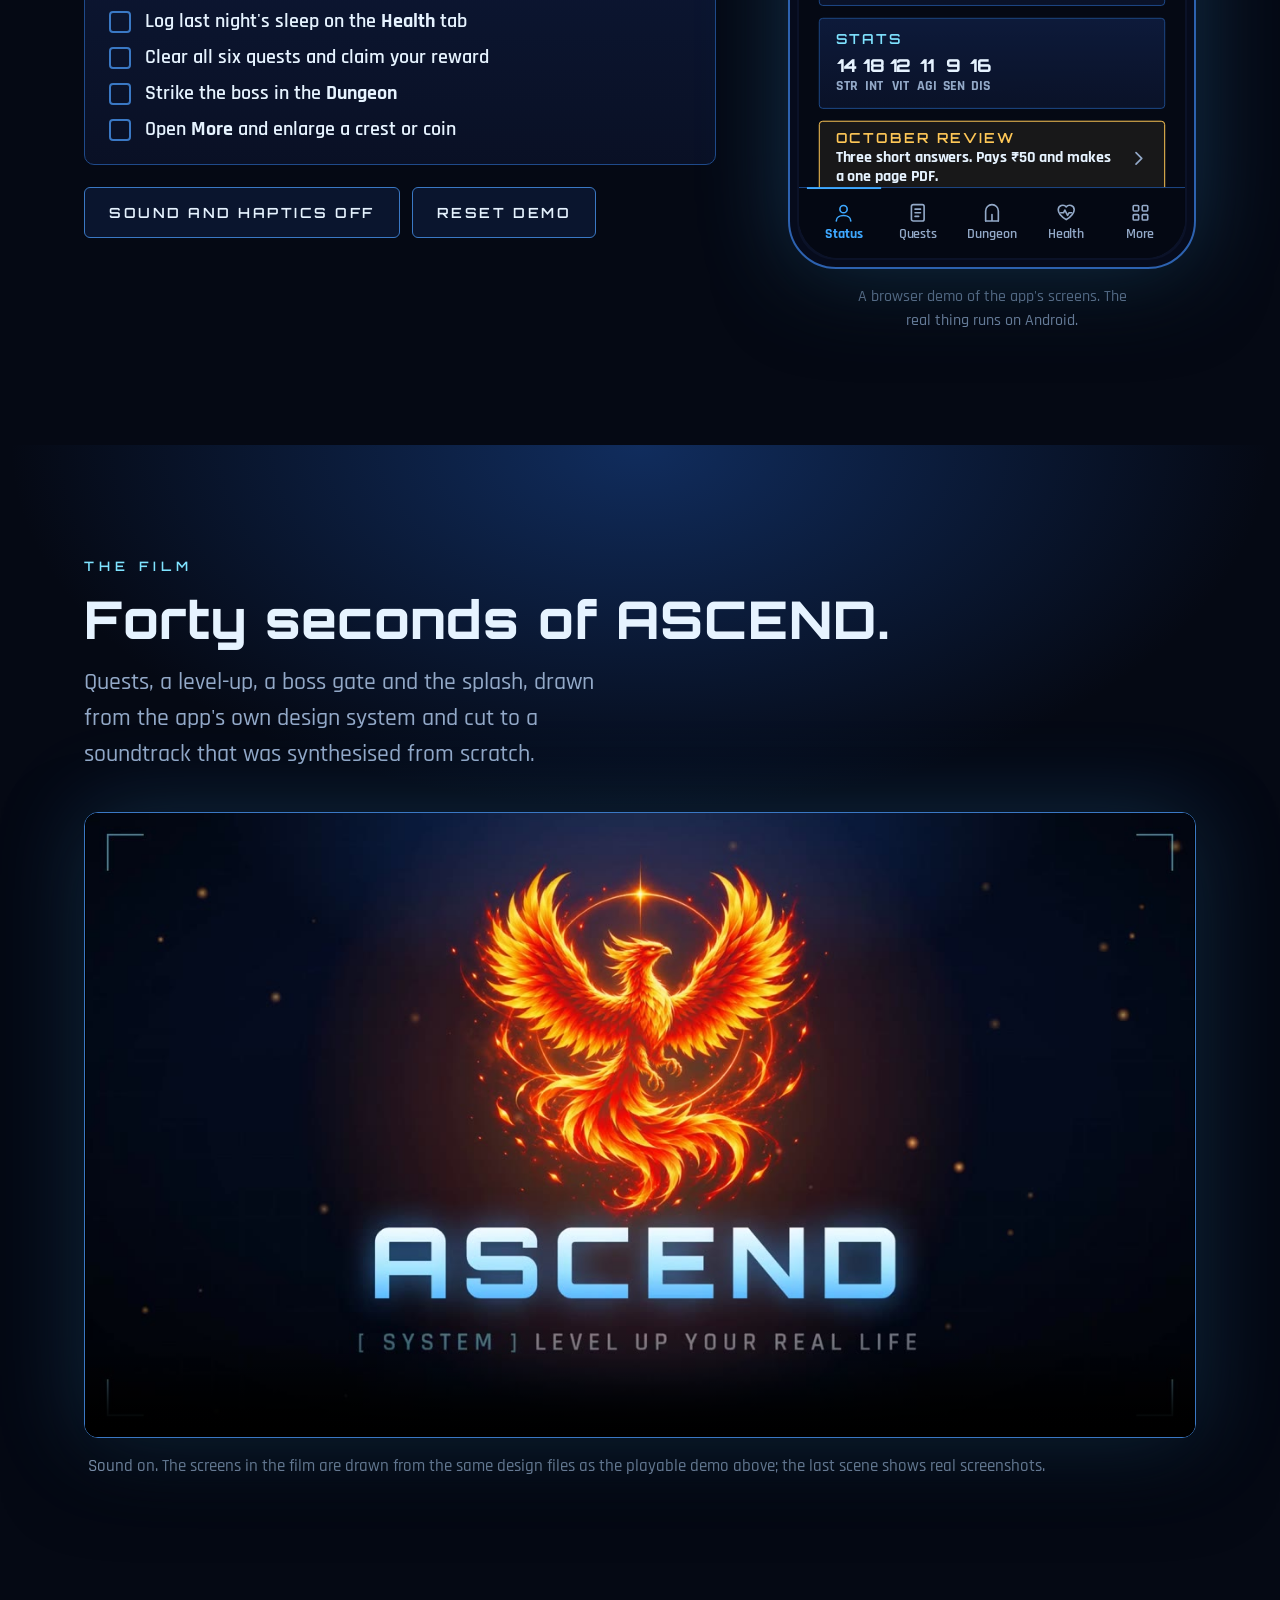
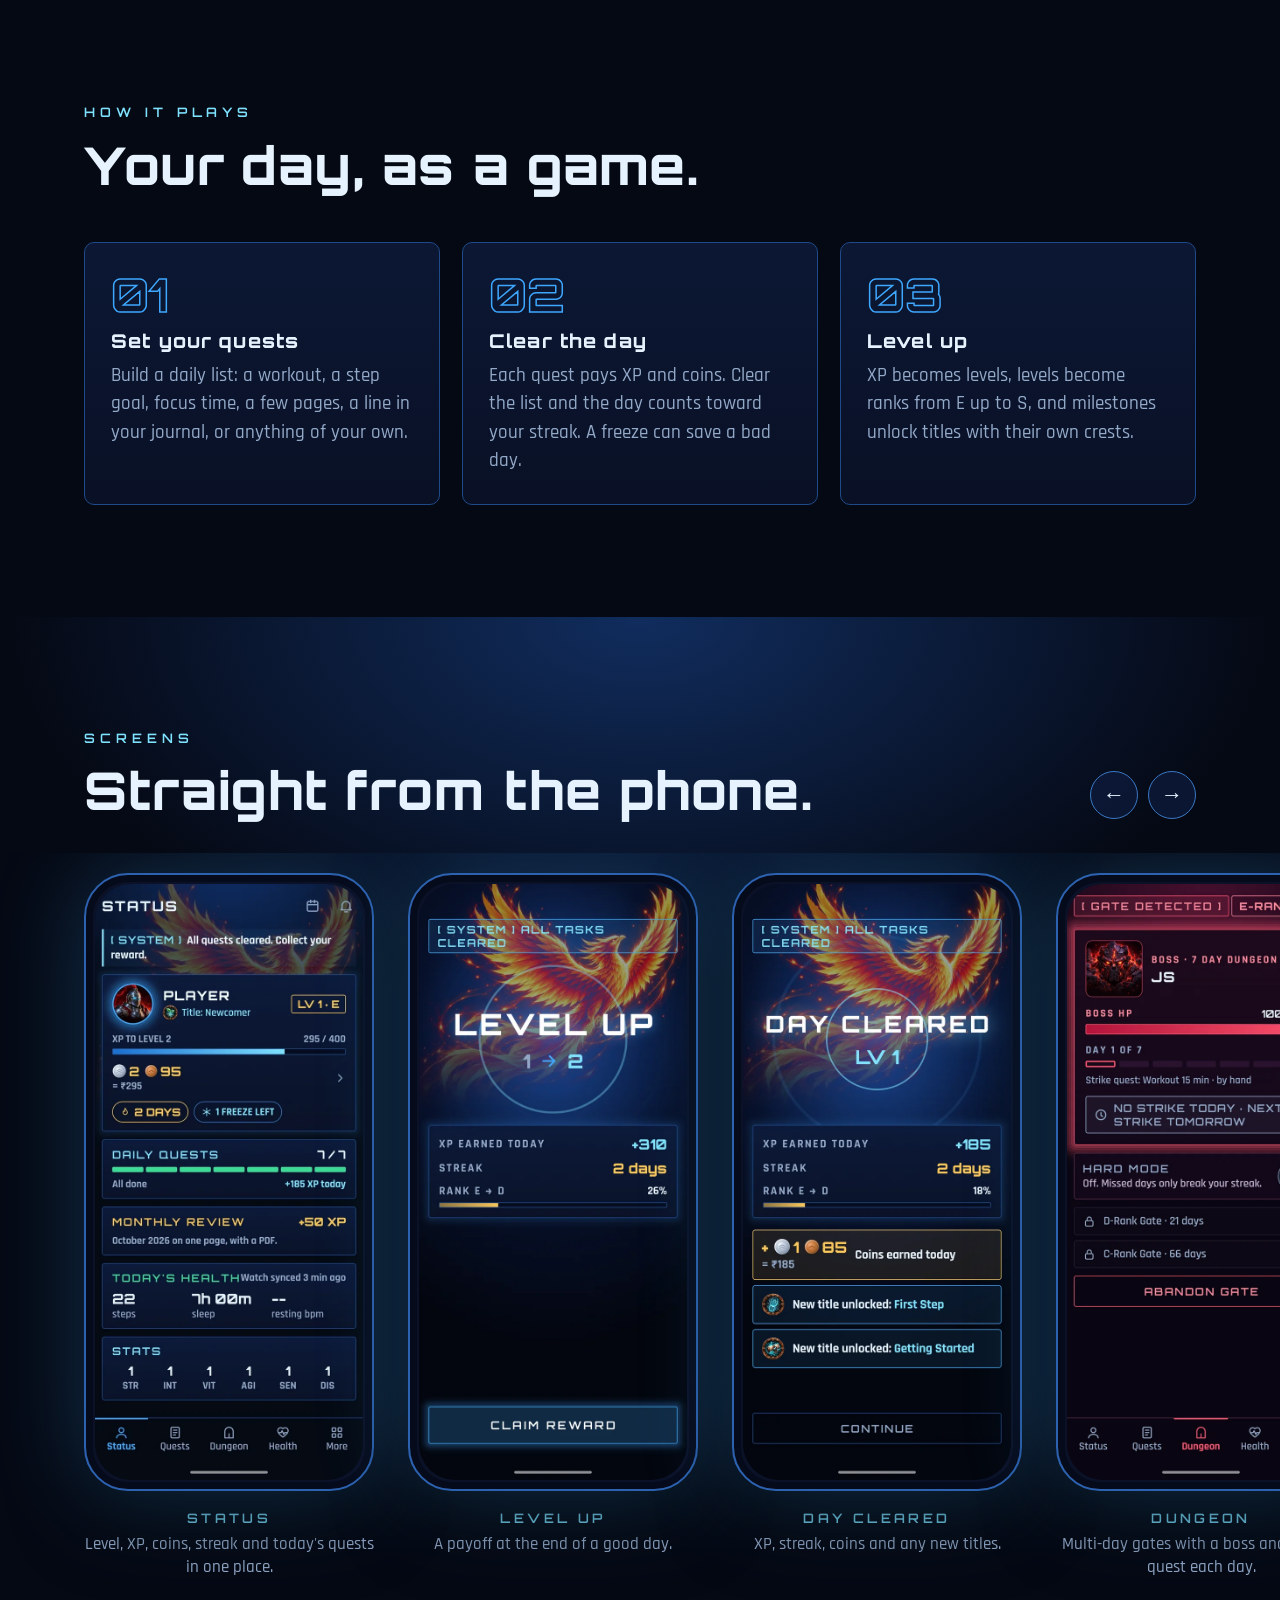
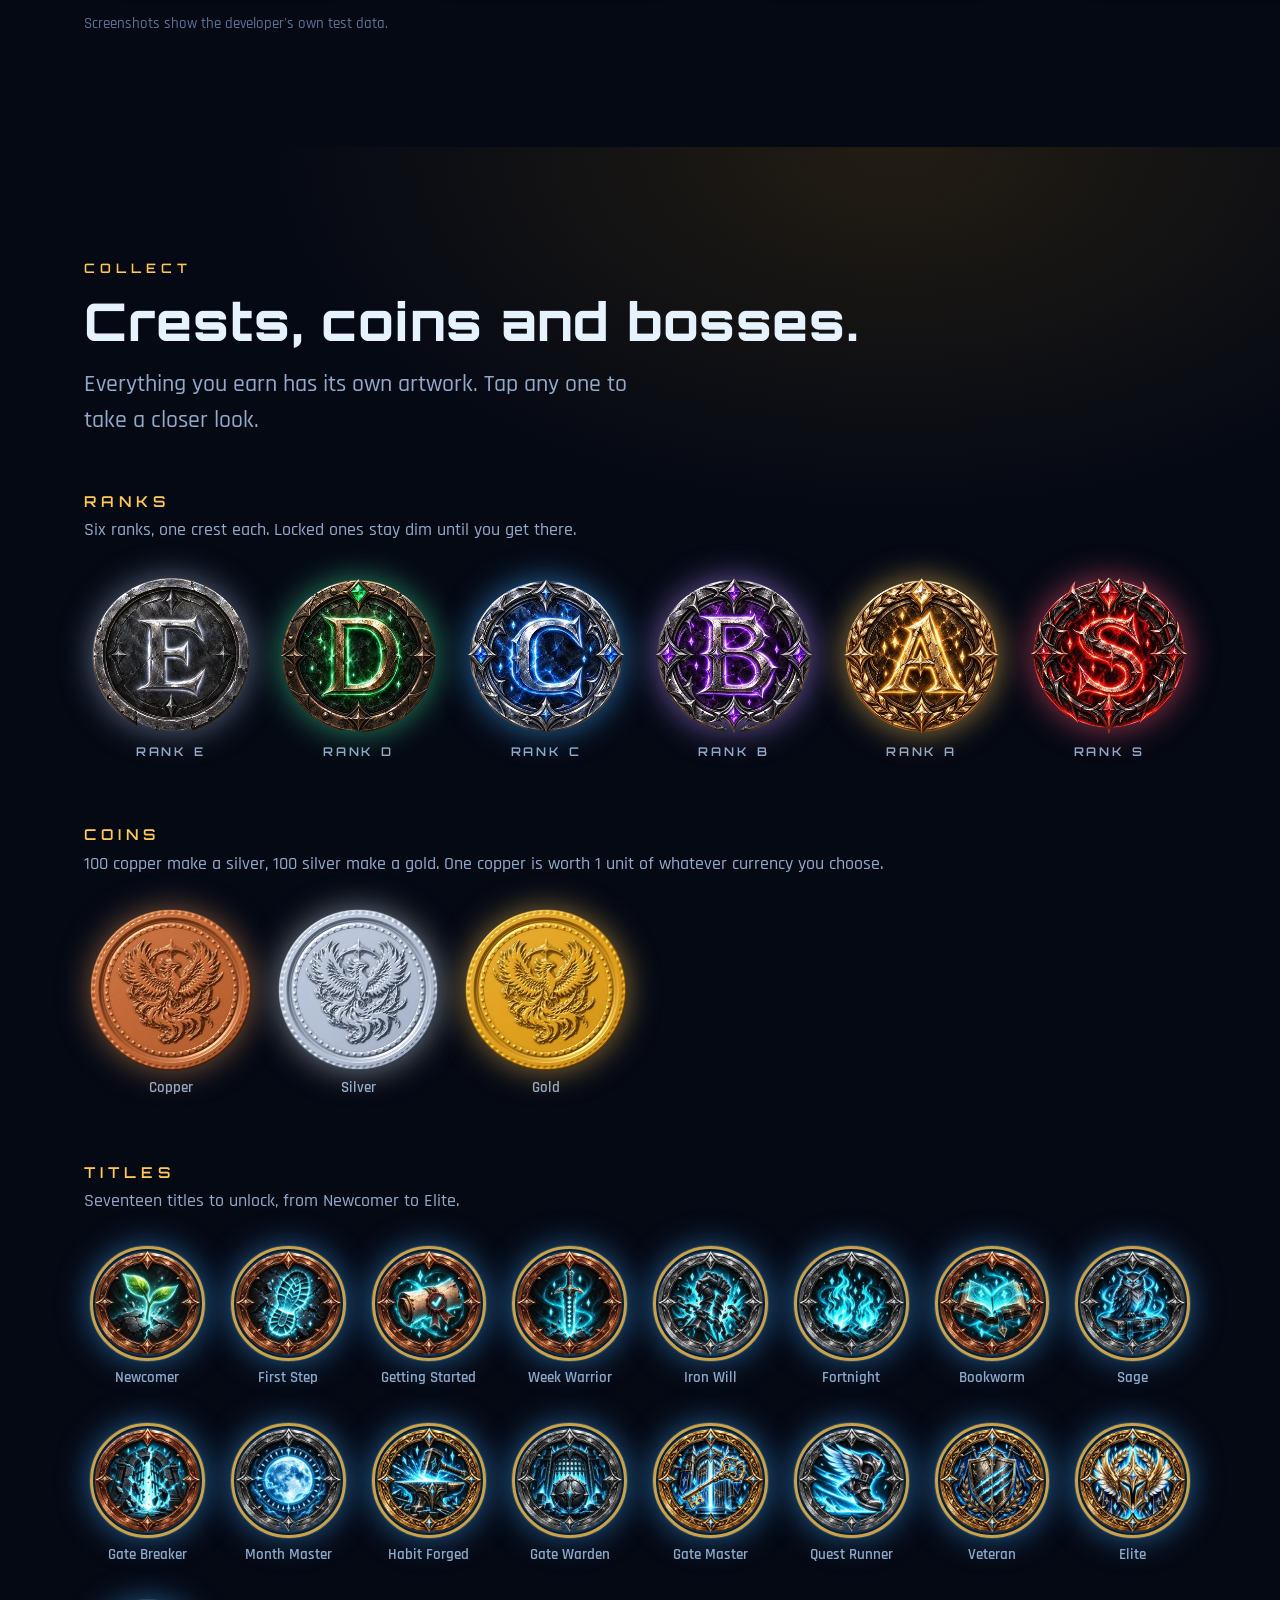
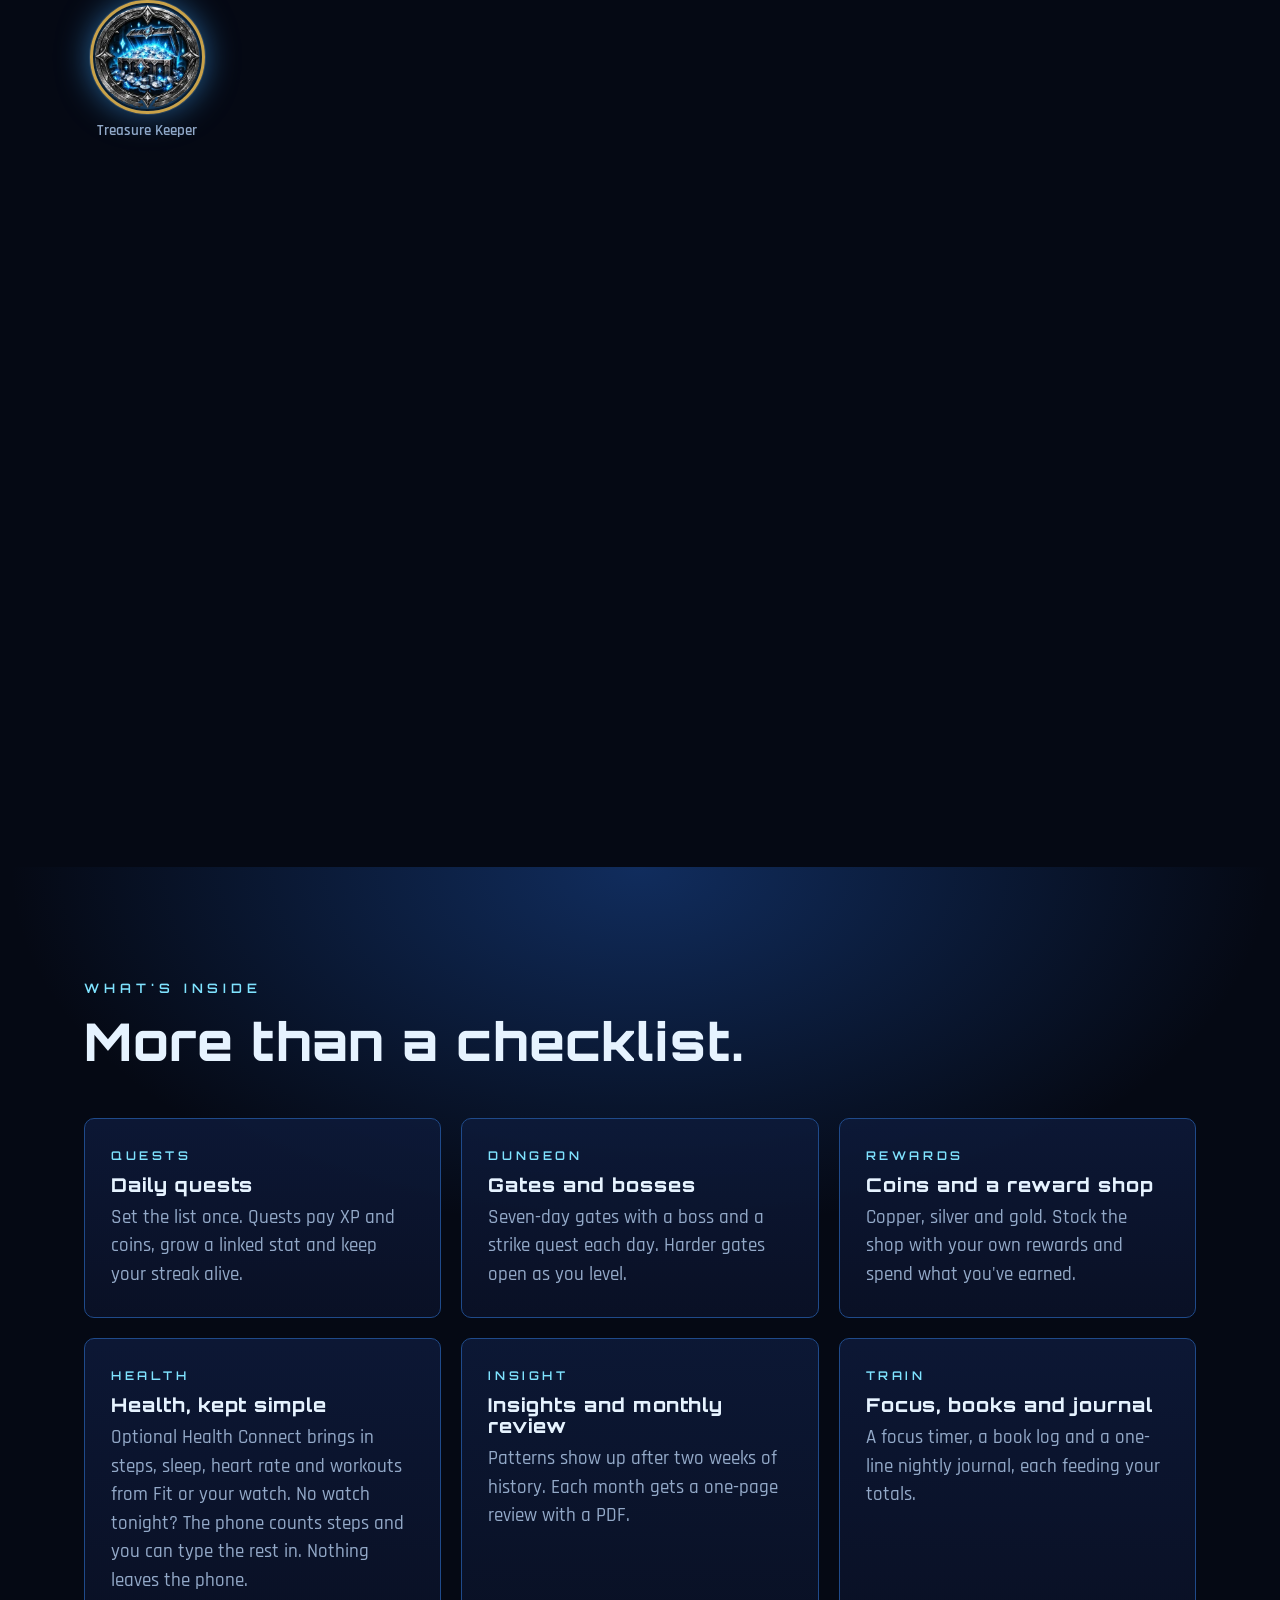
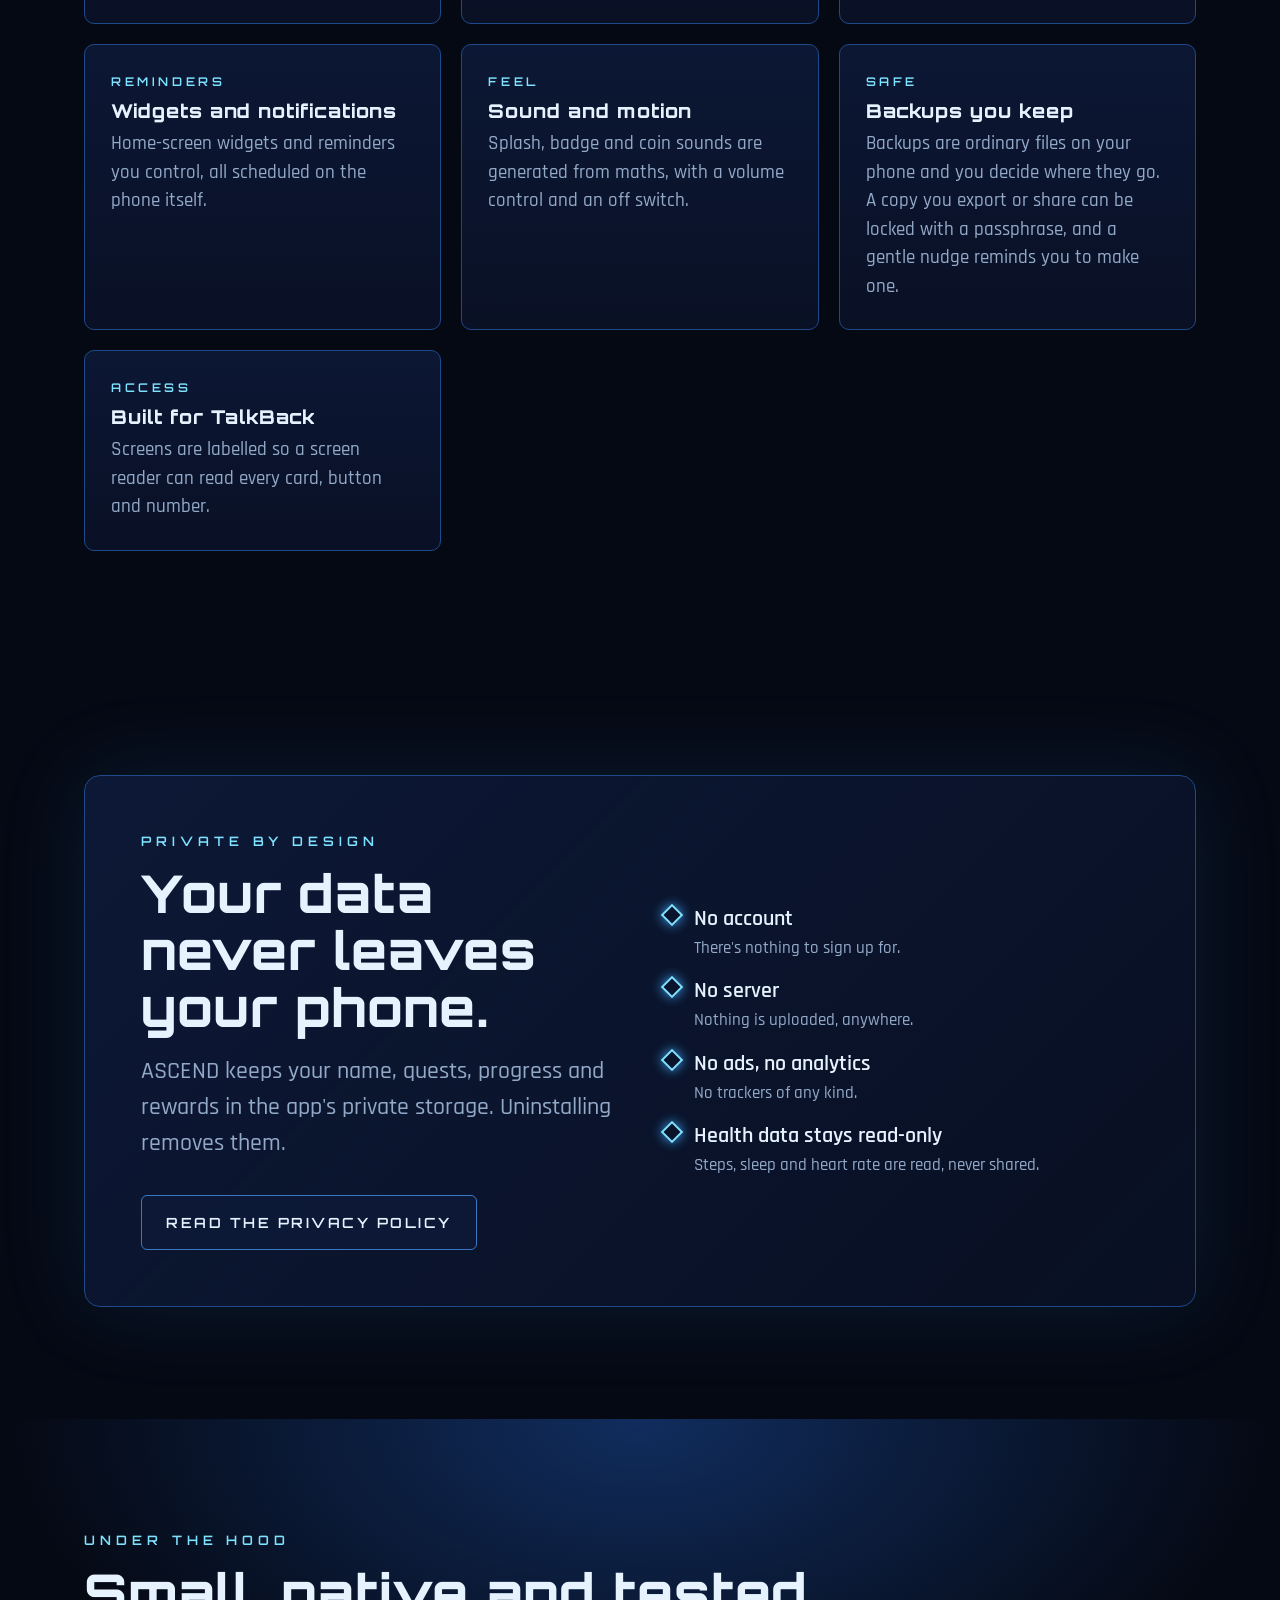
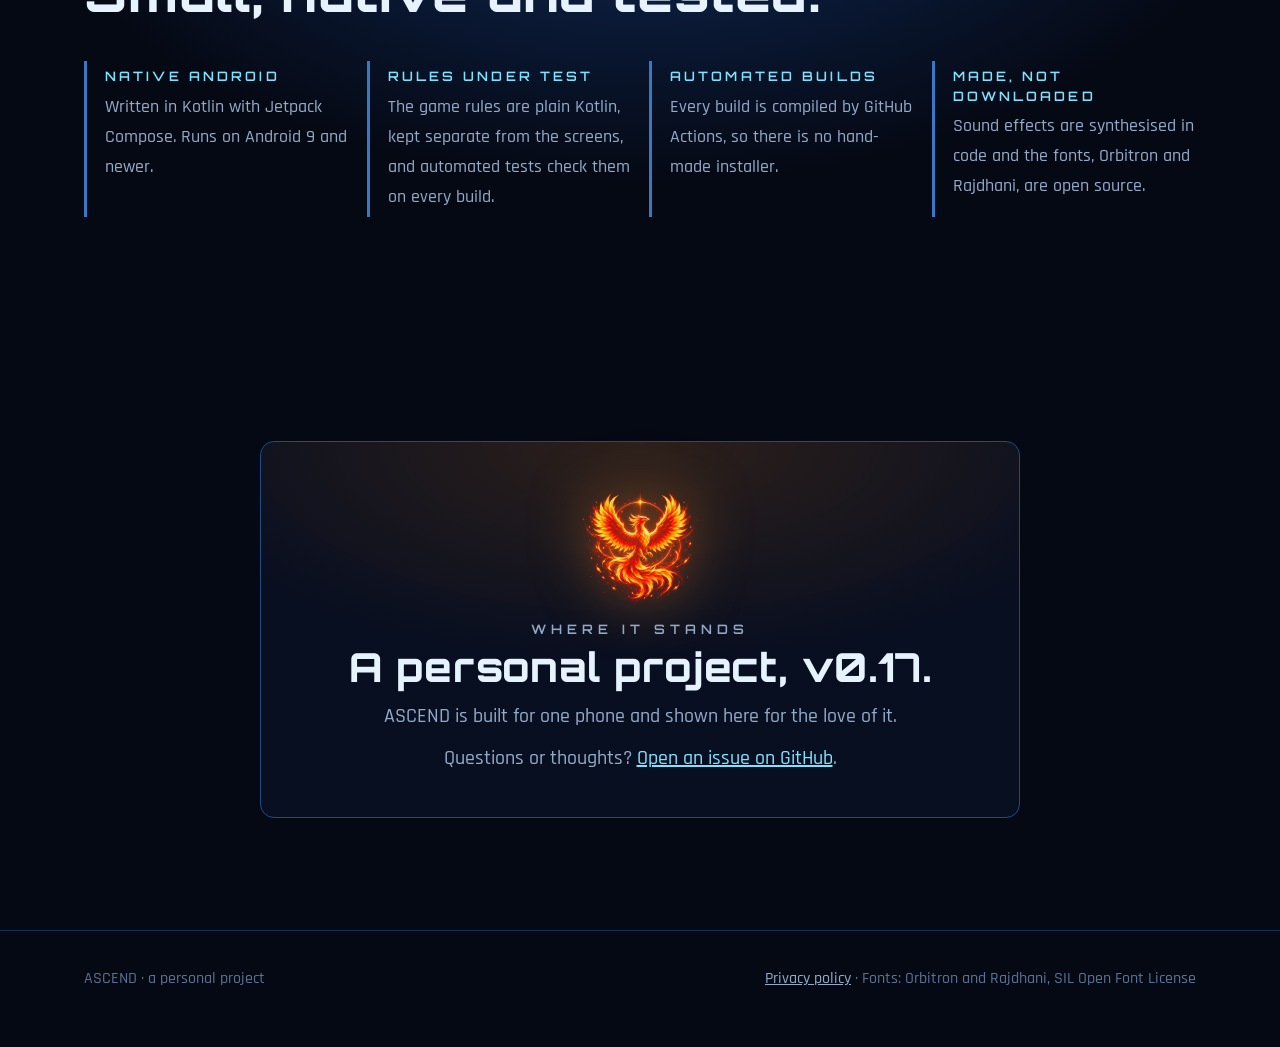
==== commit 14882493: "Adjust ring animation duration in stagebox Increased animation duration for the ring effect." ====
--- a/index.html
+++ b/index.html
@@ -163,7 +163,7 @@
   background:conic-gradient(from var(--a),transparent 0 235deg,rgba(62,168,255,.25) 250deg,#3ea8ff 296deg,#7a5cff 326deg,#ffc94d 350deg,#fff 358deg,transparent 358.5deg);
   -webkit-mask:linear-gradient(#000 0 0) content-box,linear-gradient(#000 0 0);-webkit-mask-composite:xor;
   mask:linear-gradient(#000 0 0) content-box exclude,linear-gradient(#000 0 0);
-  filter:drop-shadow(0 0 10px rgba(62,168,255,.7));animation:ring 3.2s linear infinite}
+  filter:drop-shadow(0 0 10px rgba(62,168,255,.7));animation:ring 6s linear infinite}
 .lb .stagebox.sqr::before{border-radius:36px}
 @keyframes ring{to{--a:360deg}}
 @keyframes pop{from{transform:scale(.7);opacity:0}}
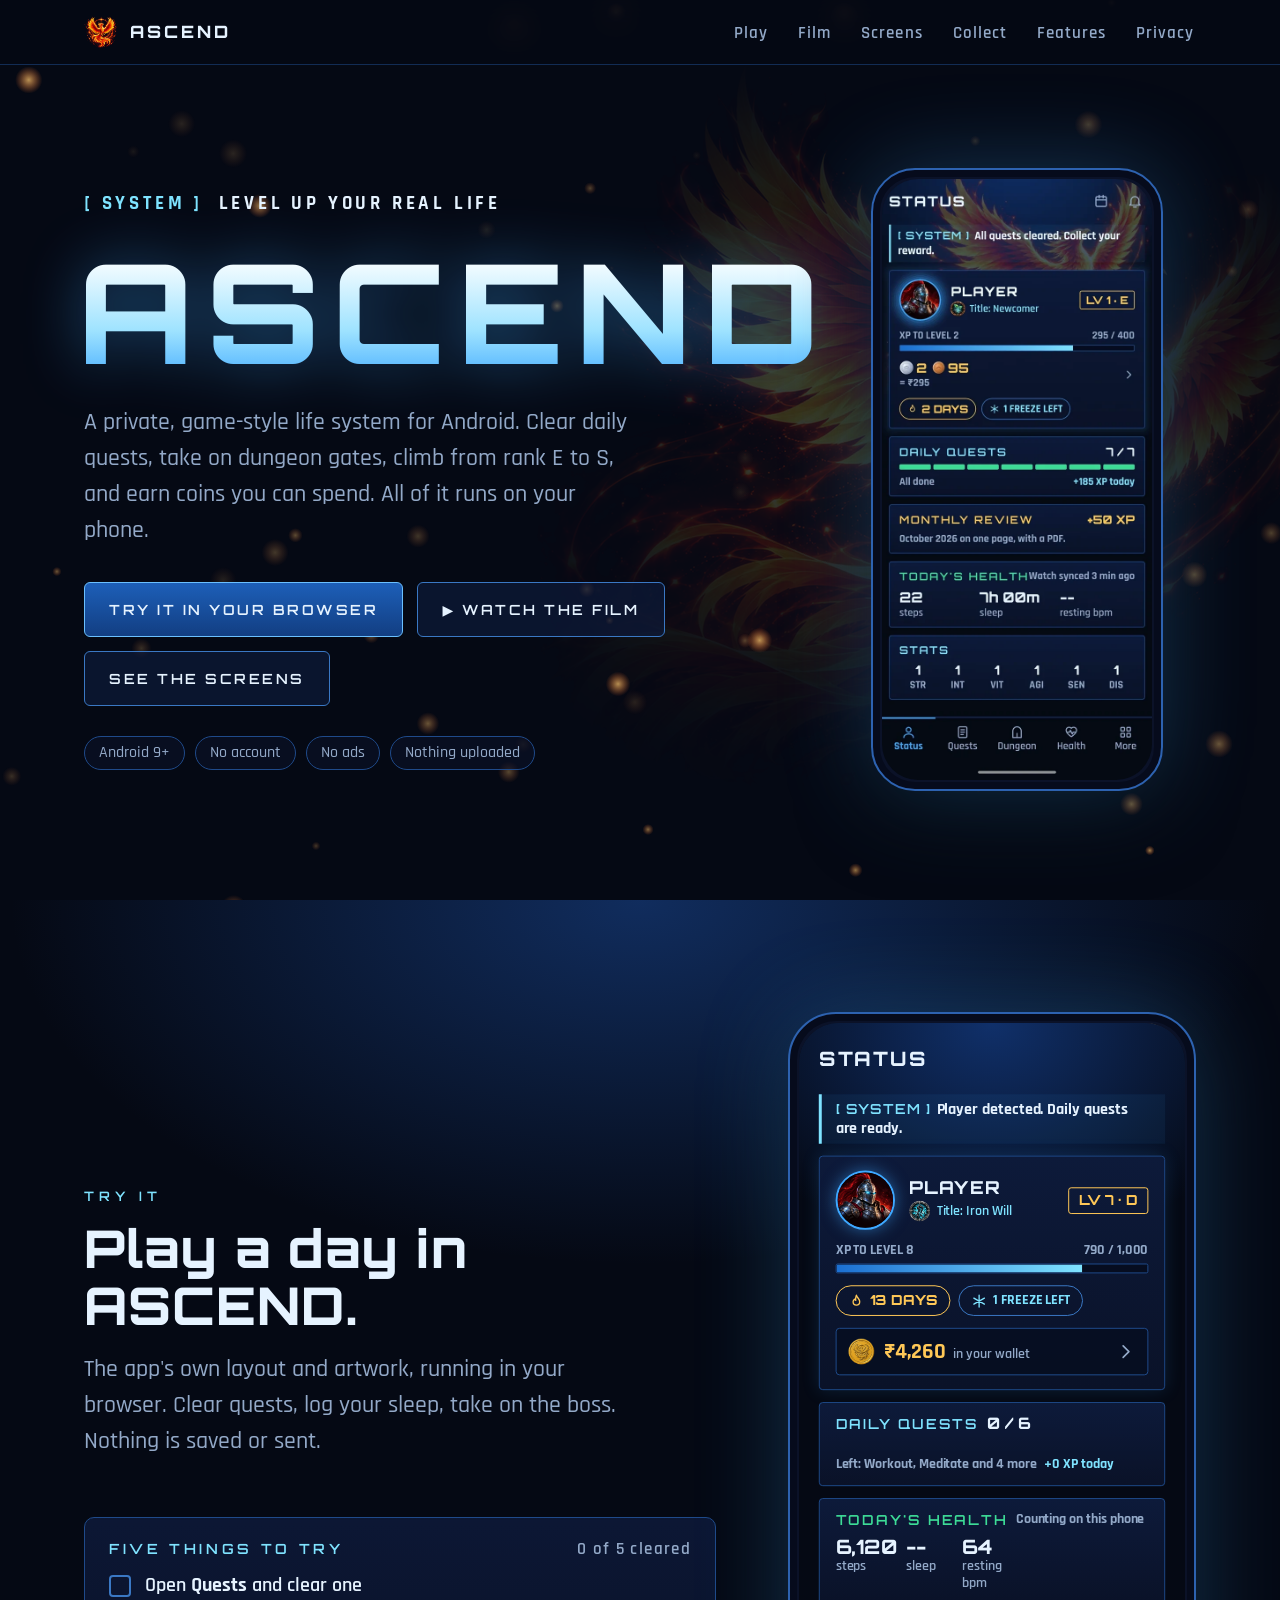
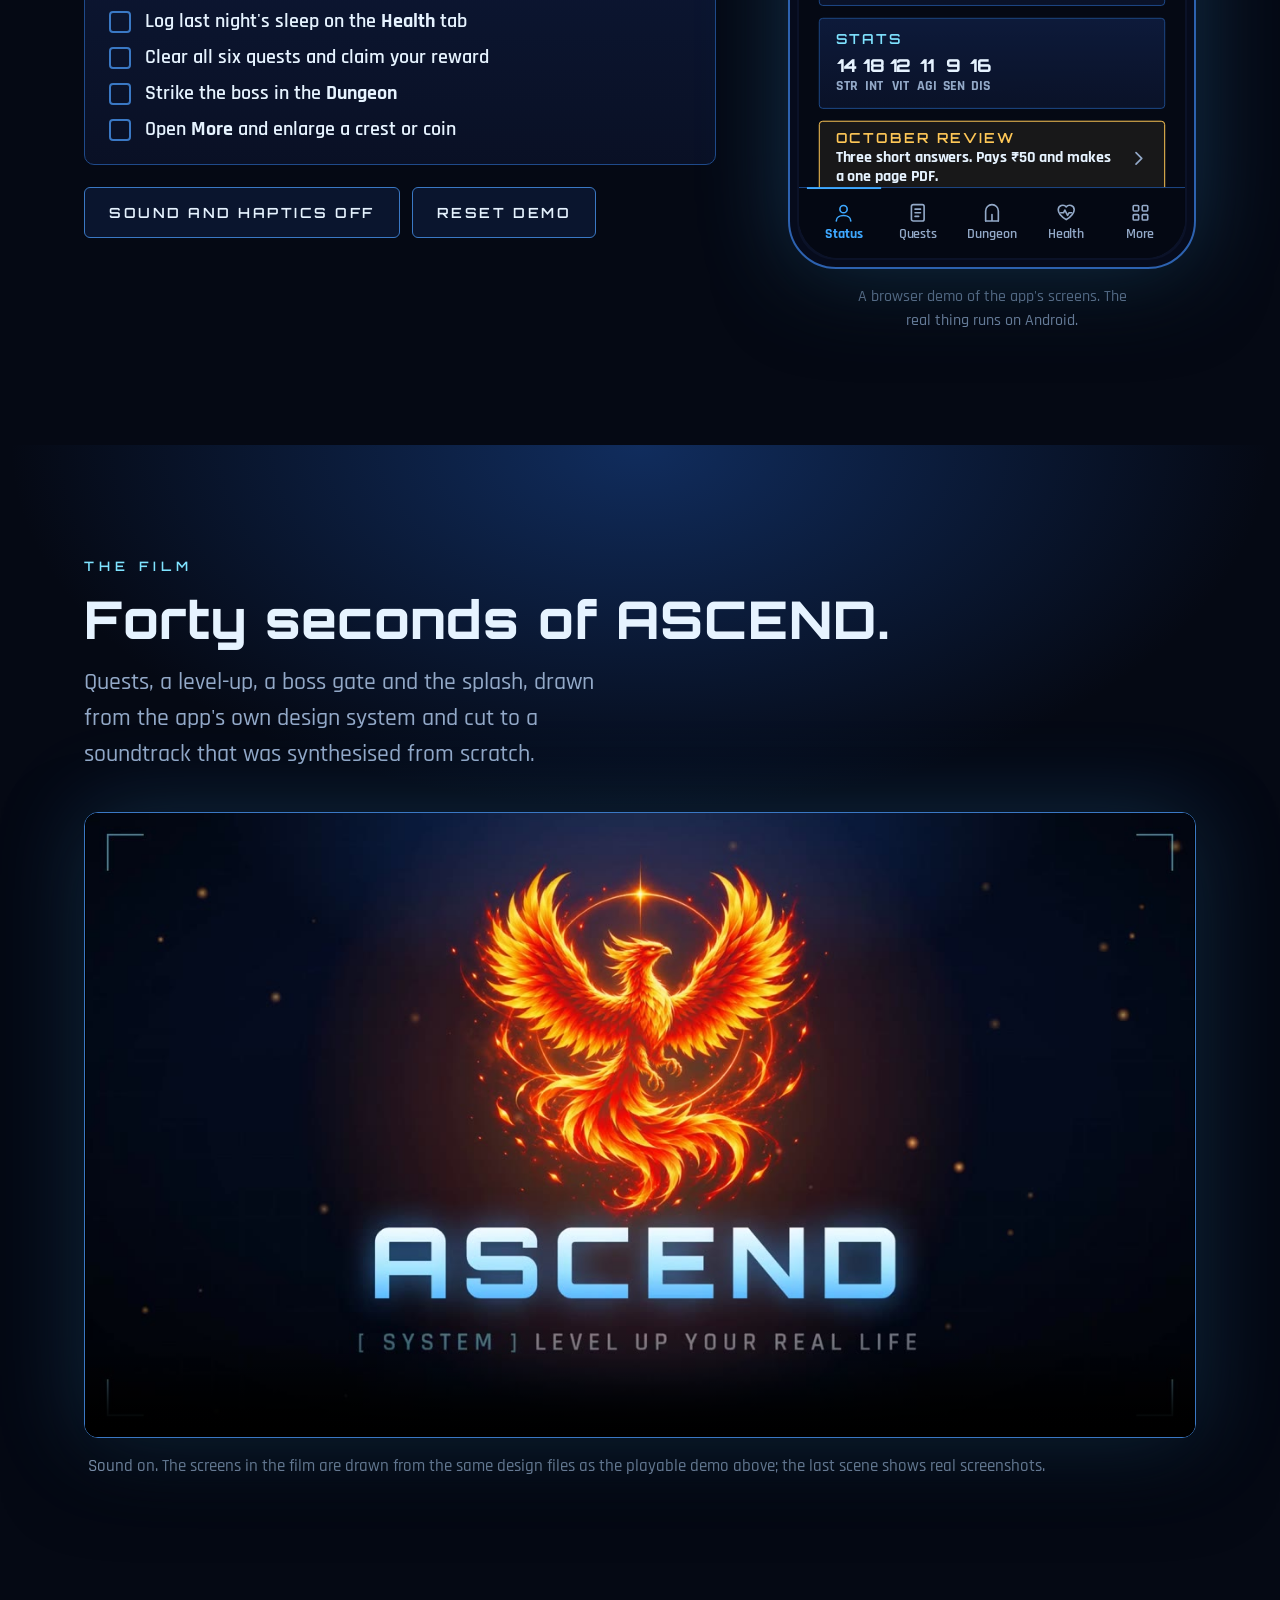
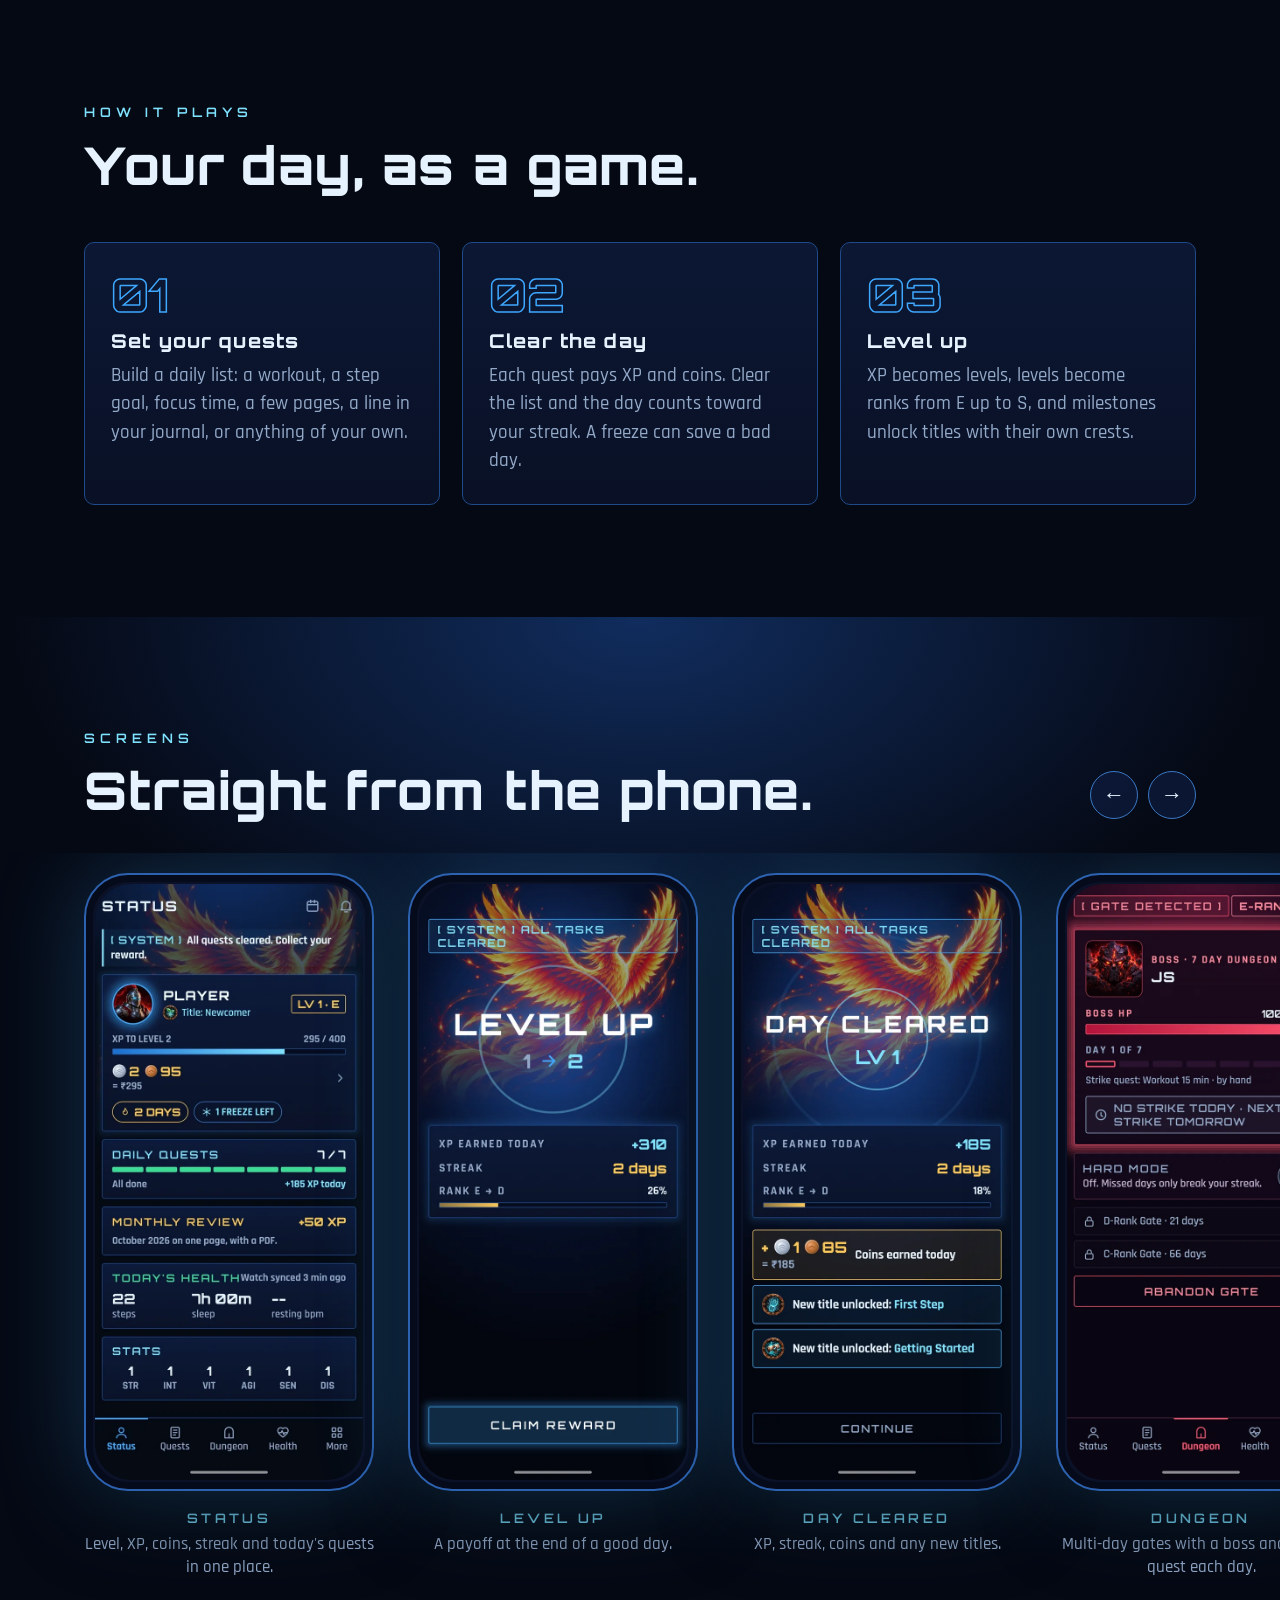
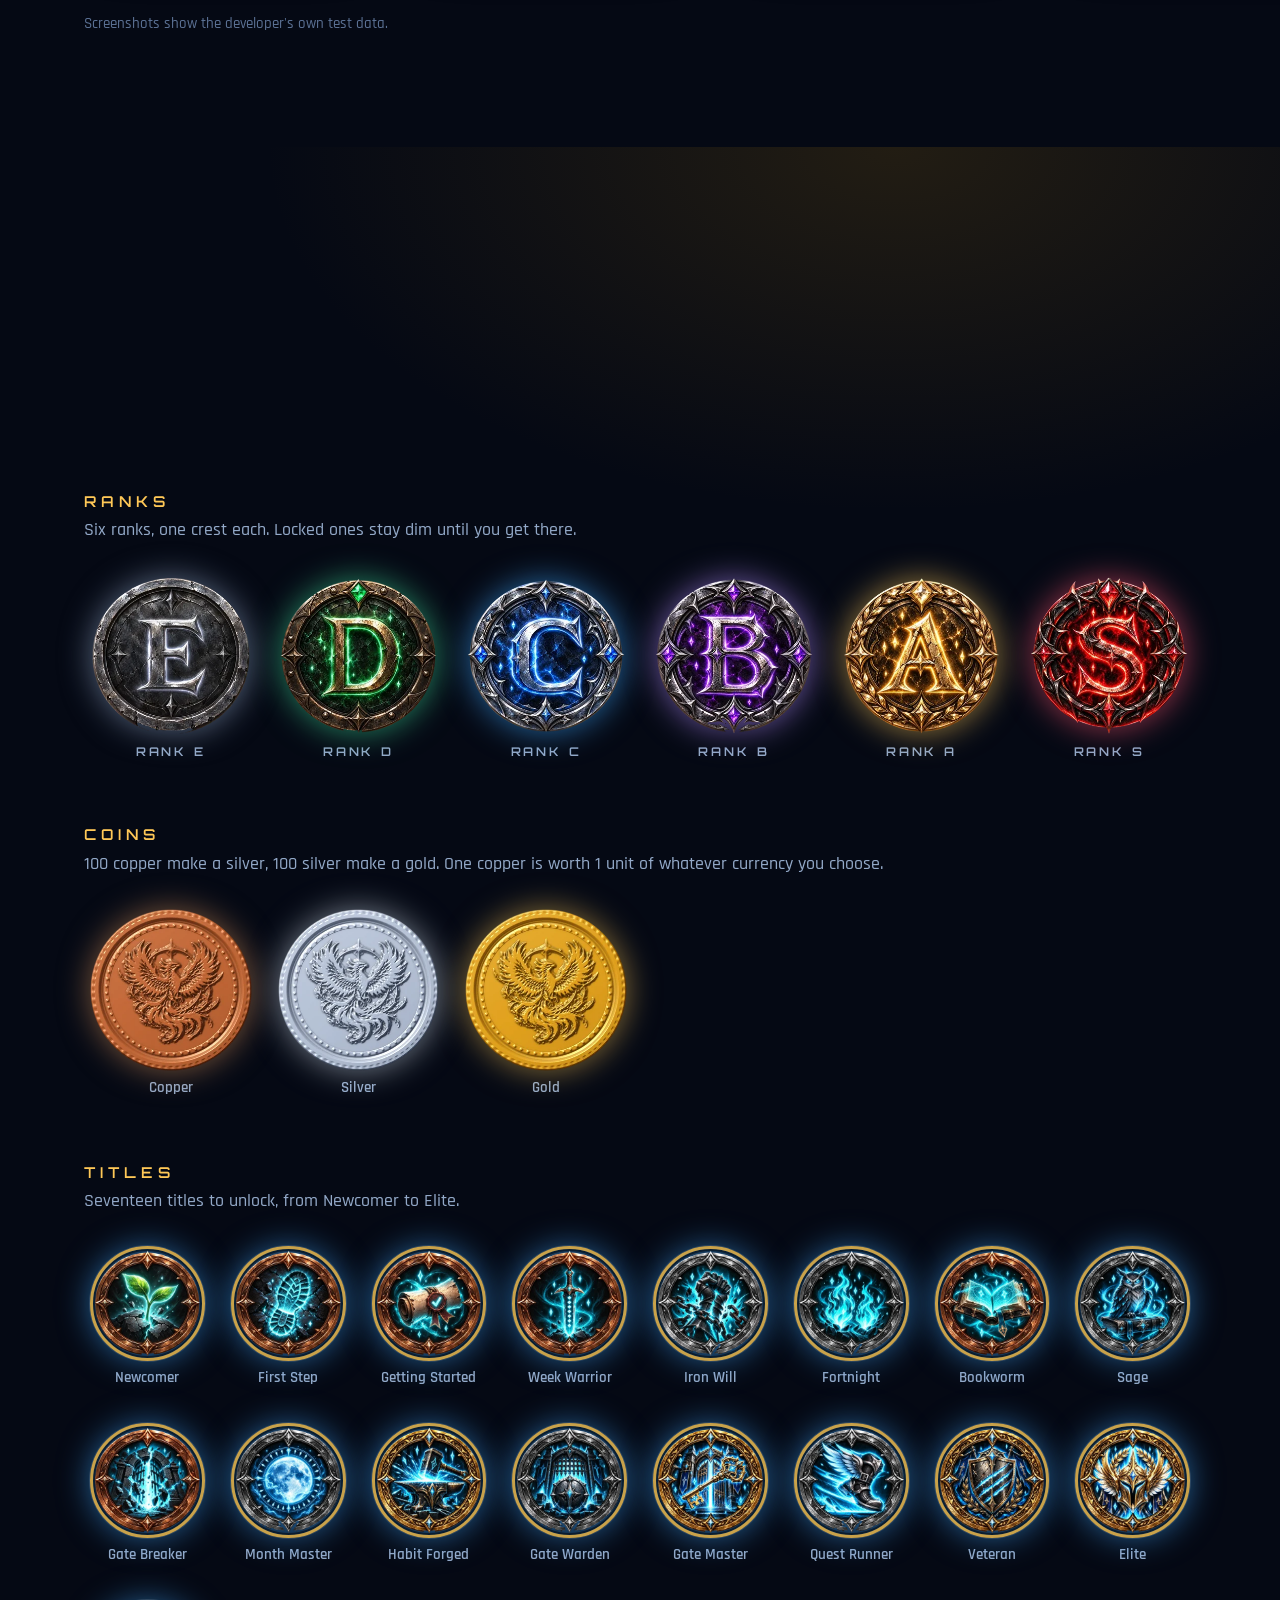
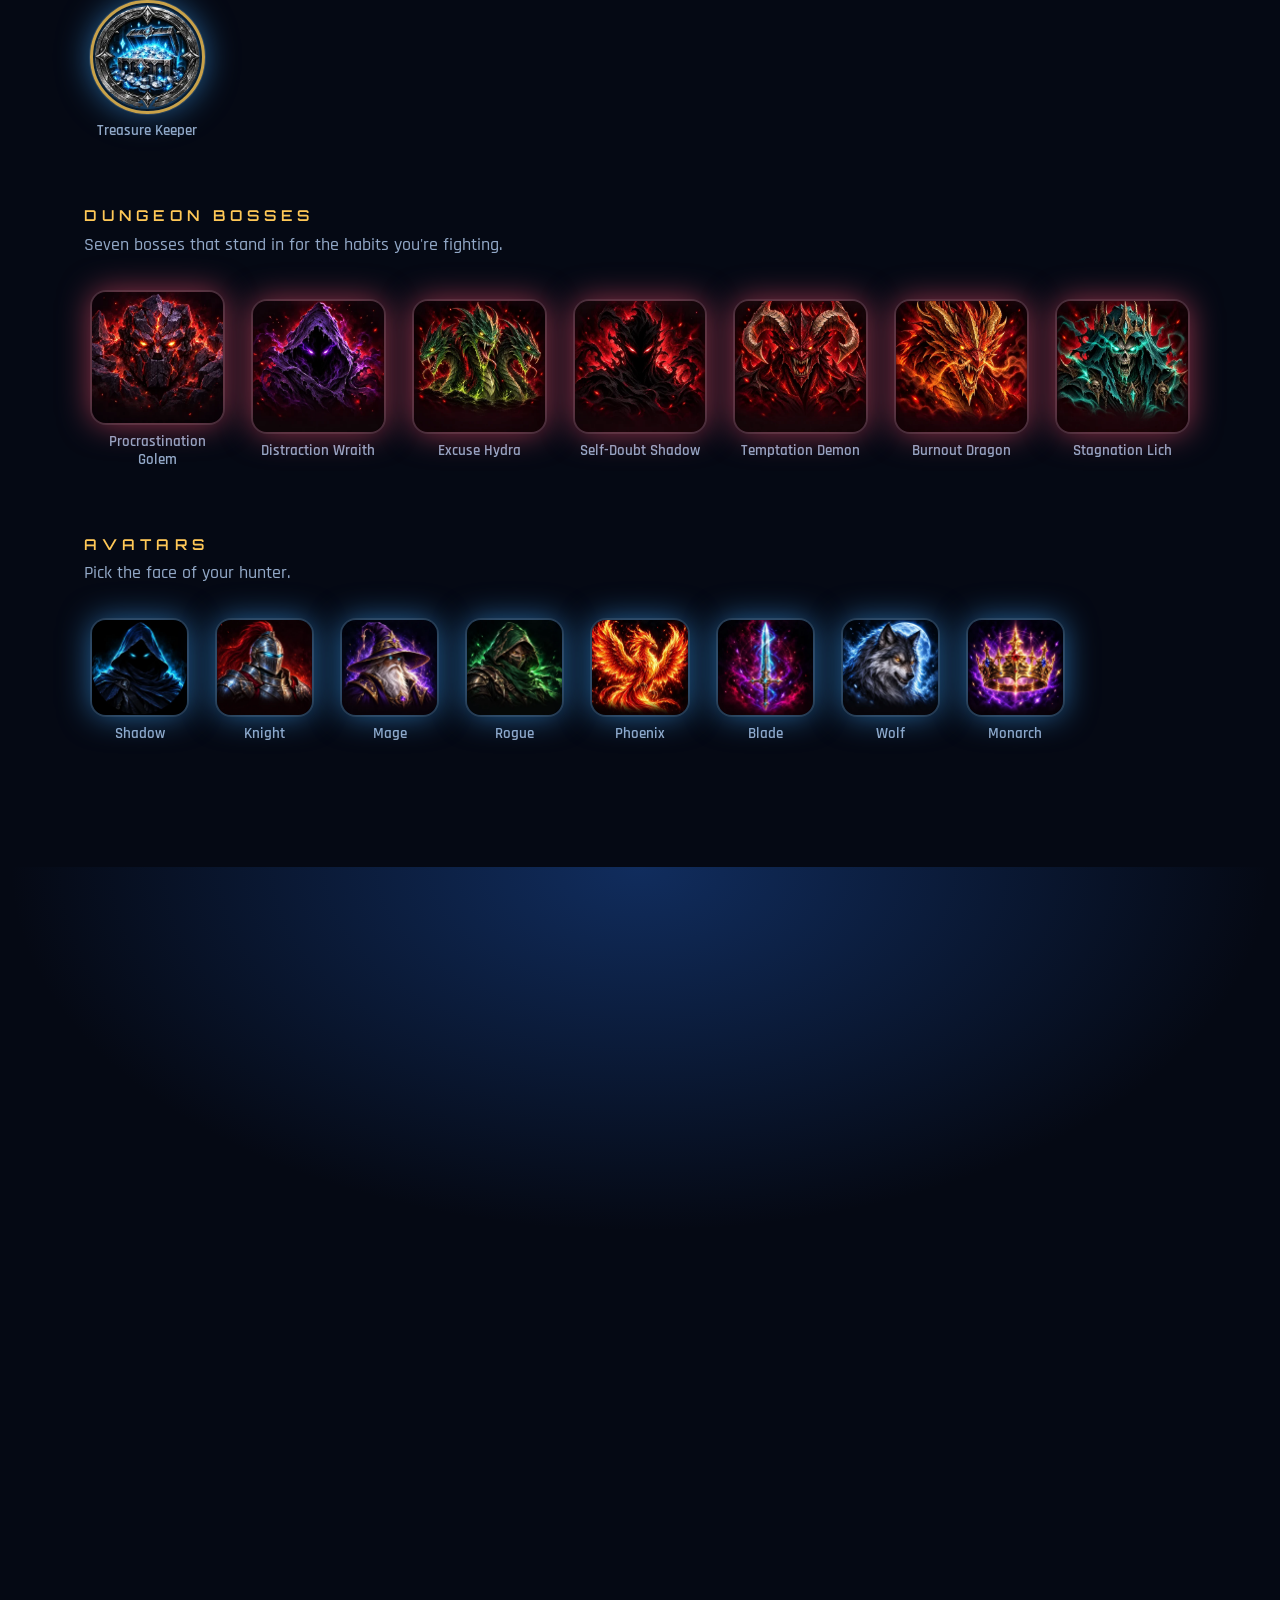
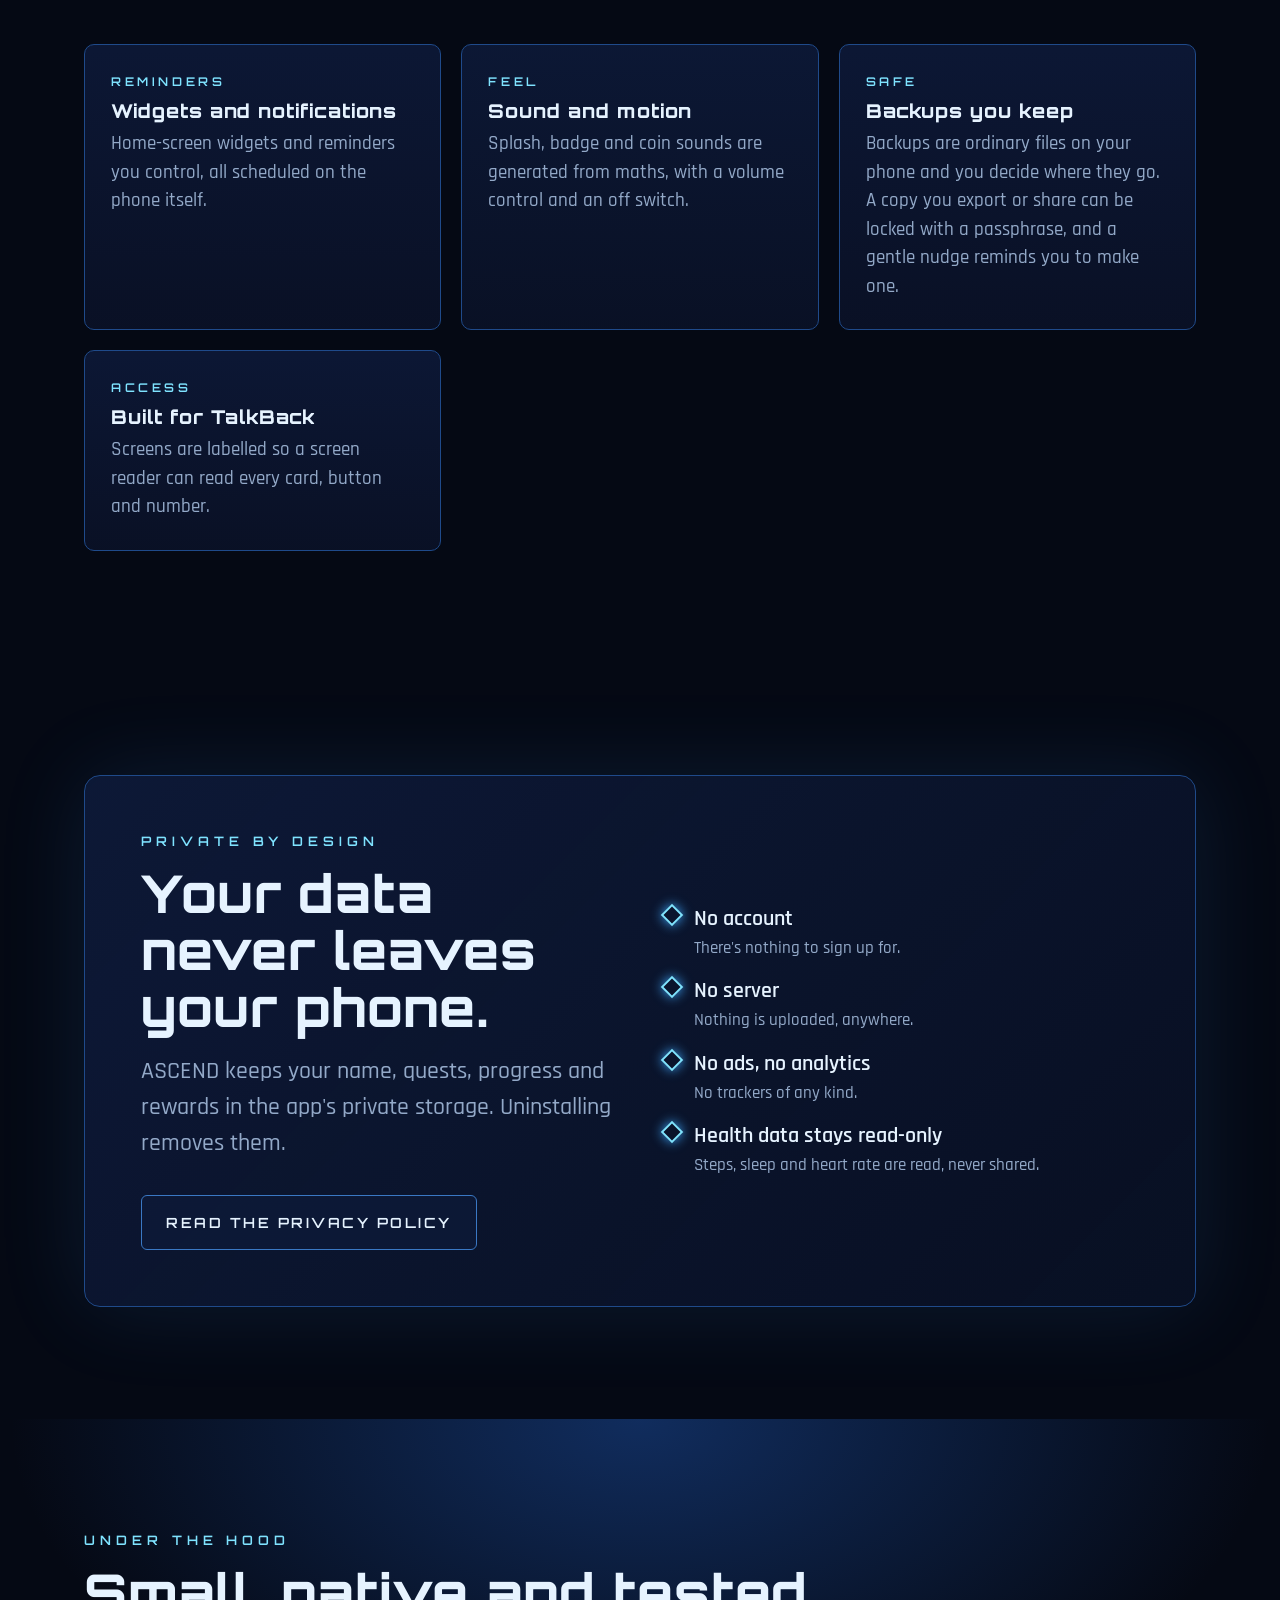
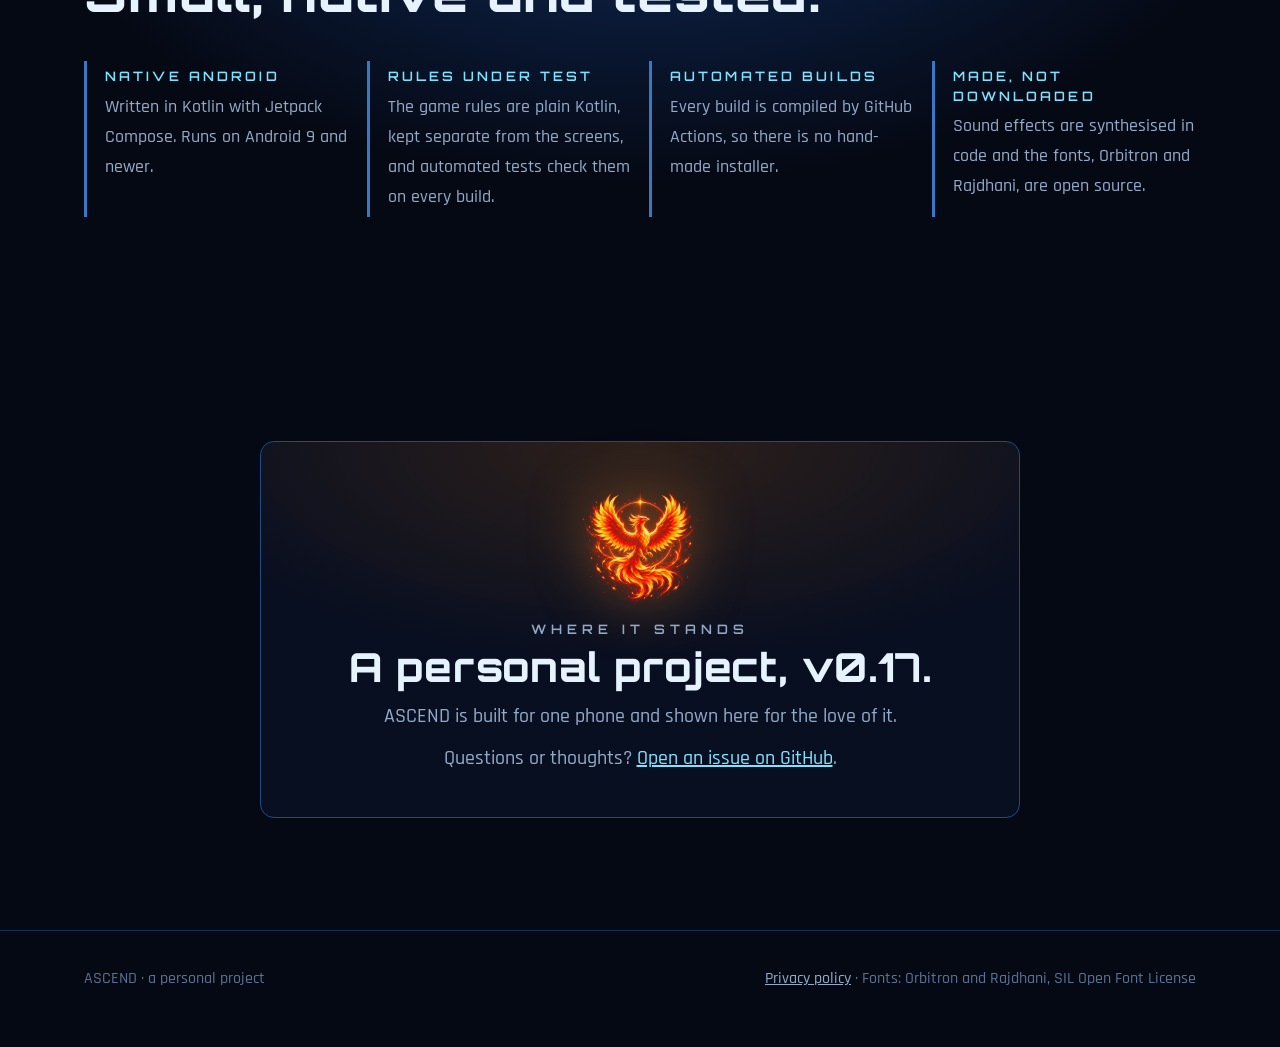
==== commit b0c29223: "Update animation duration for stagebox filter effect" ====
--- a/index.html
+++ b/index.html
@@ -163,7 +163,7 @@
   background:conic-gradient(from var(--a),transparent 0 235deg,rgba(62,168,255,.25) 250deg,#3ea8ff 296deg,#7a5cff 326deg,#ffc94d 350deg,#fff 358deg,transparent 358.5deg);
   -webkit-mask:linear-gradient(#000 0 0) content-box,linear-gradient(#000 0 0);-webkit-mask-composite:xor;
   mask:linear-gradient(#000 0 0) content-box exclude,linear-gradient(#000 0 0);
-  filter:drop-shadow(0 0 10px rgba(62,168,255,.7));animation:ring 6s linear infinite}
+  filter:drop-shadow(0 0 10px rgba(62,168,255,.7));animation:ring 8s linear infinite}
 .lb .stagebox.sqr::before{border-radius:36px}
 @keyframes ring{to{--a:360deg}}
 @keyframes pop{from{transform:scale(.7);opacity:0}}
